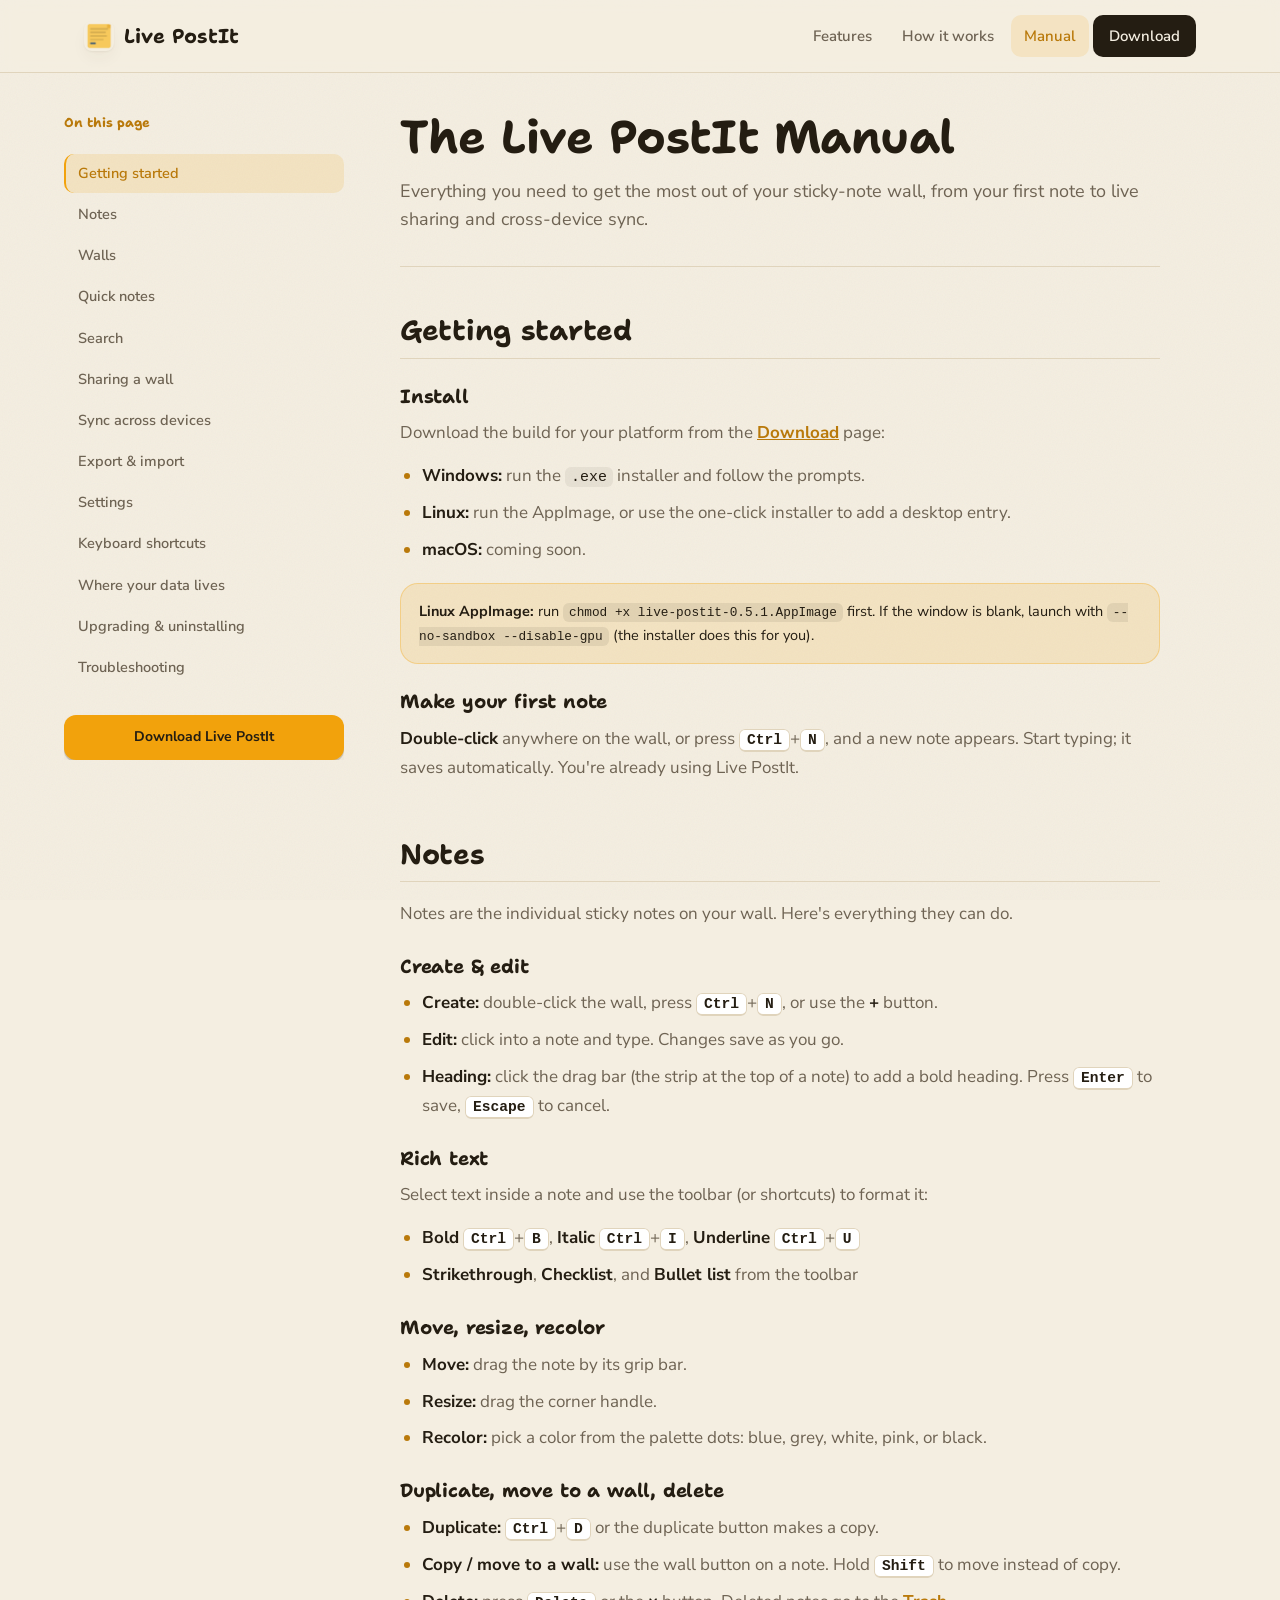
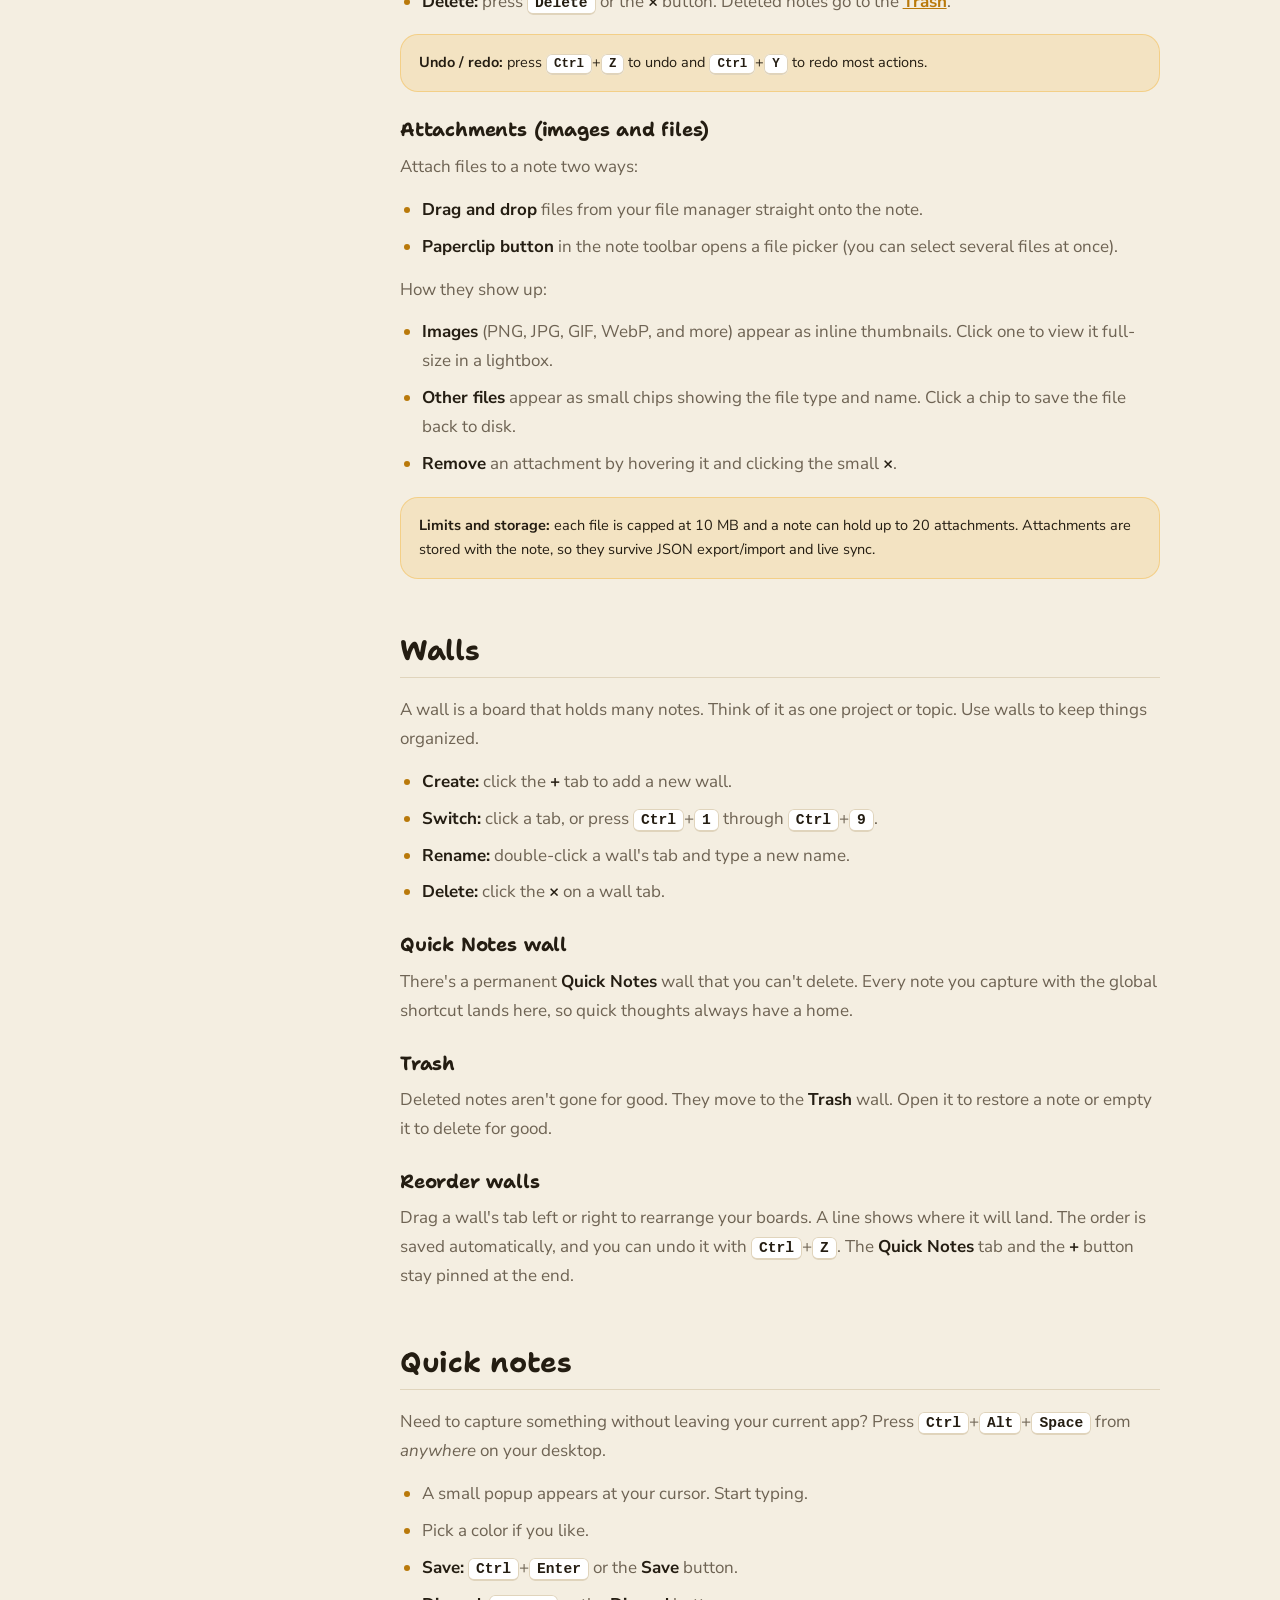
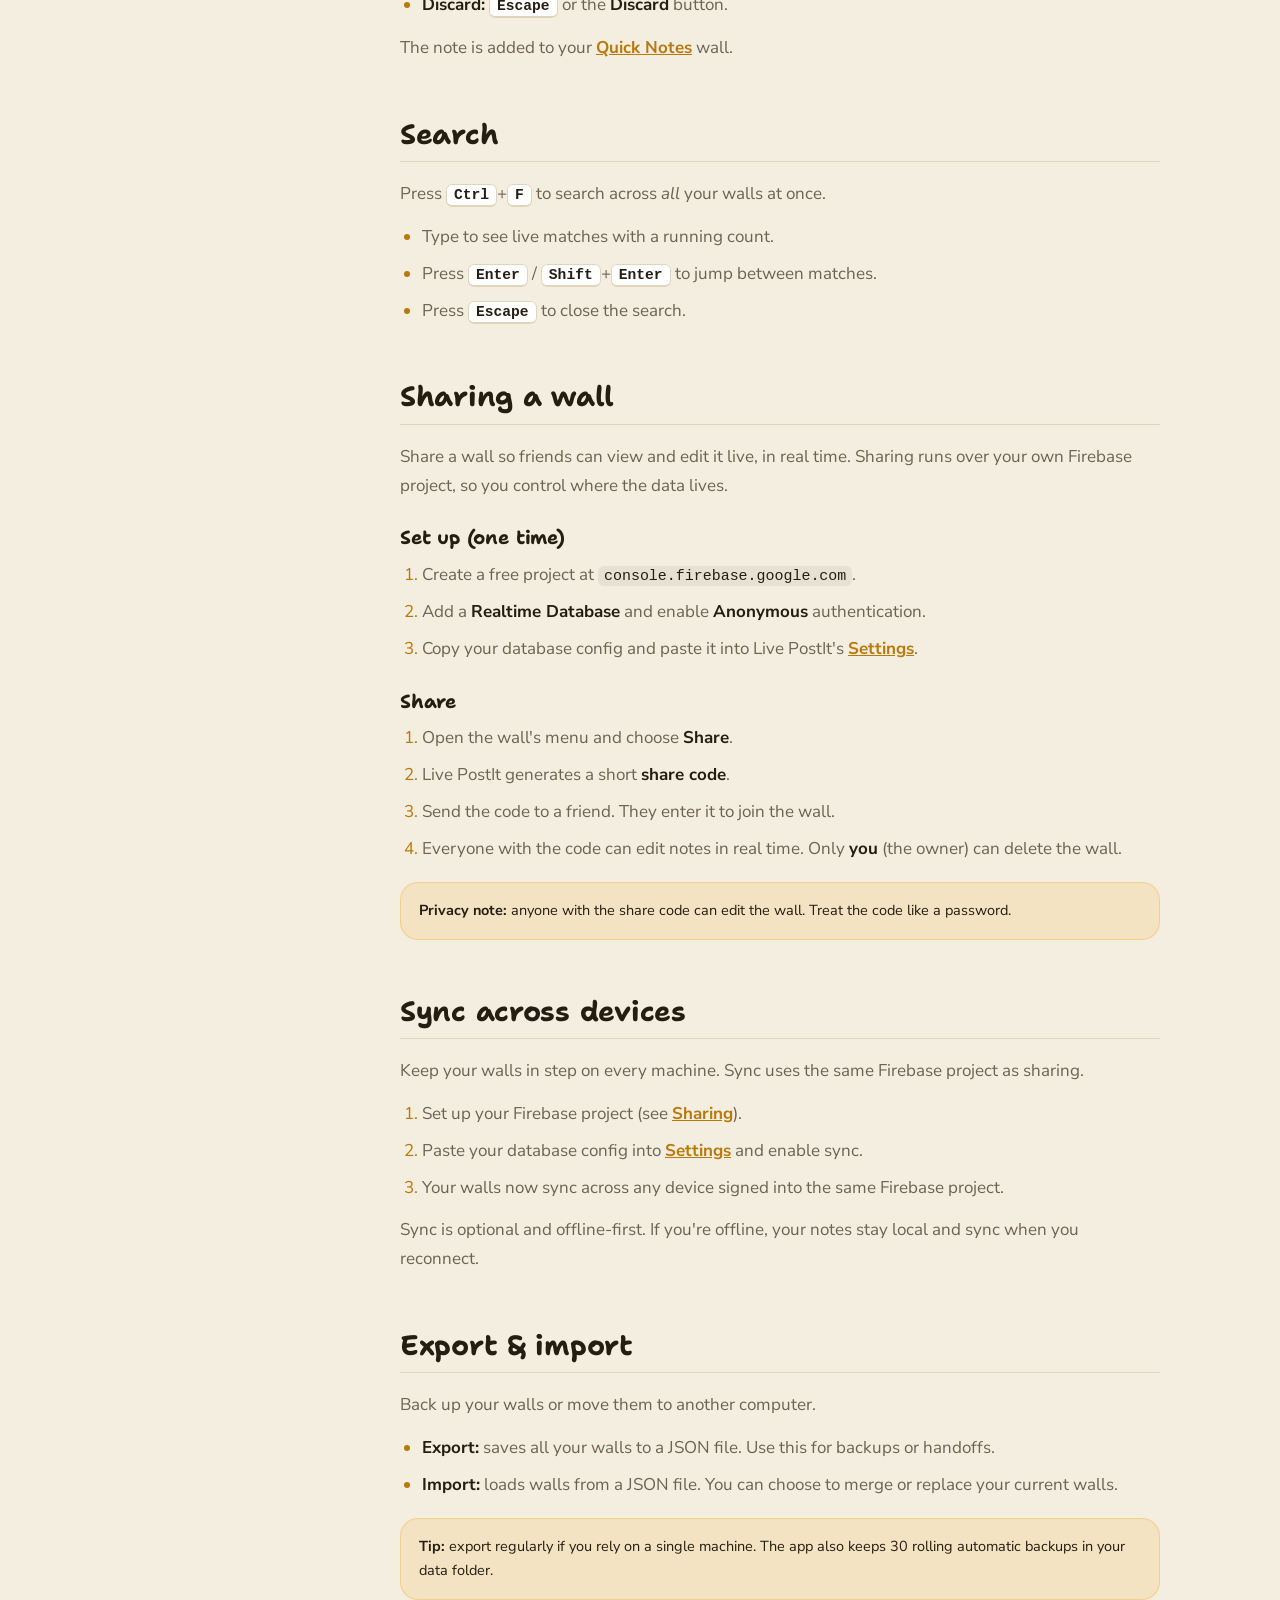
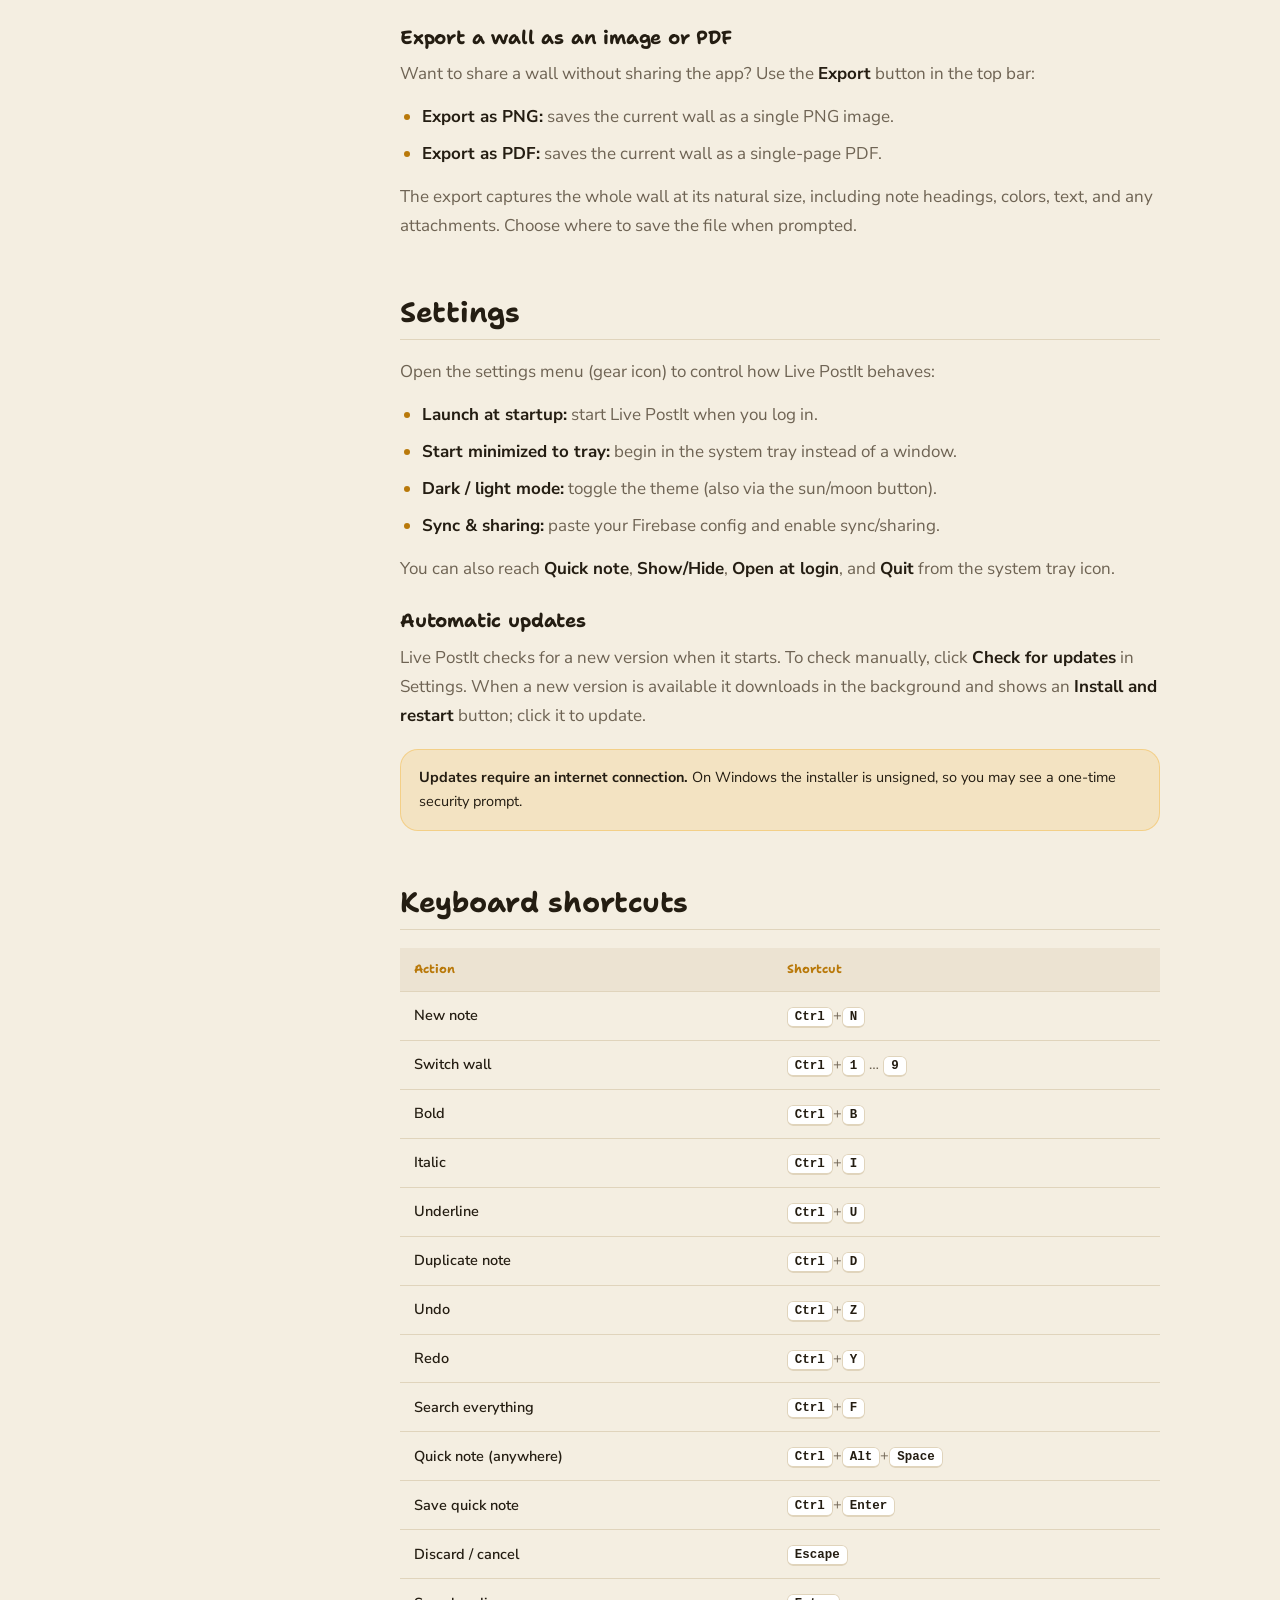
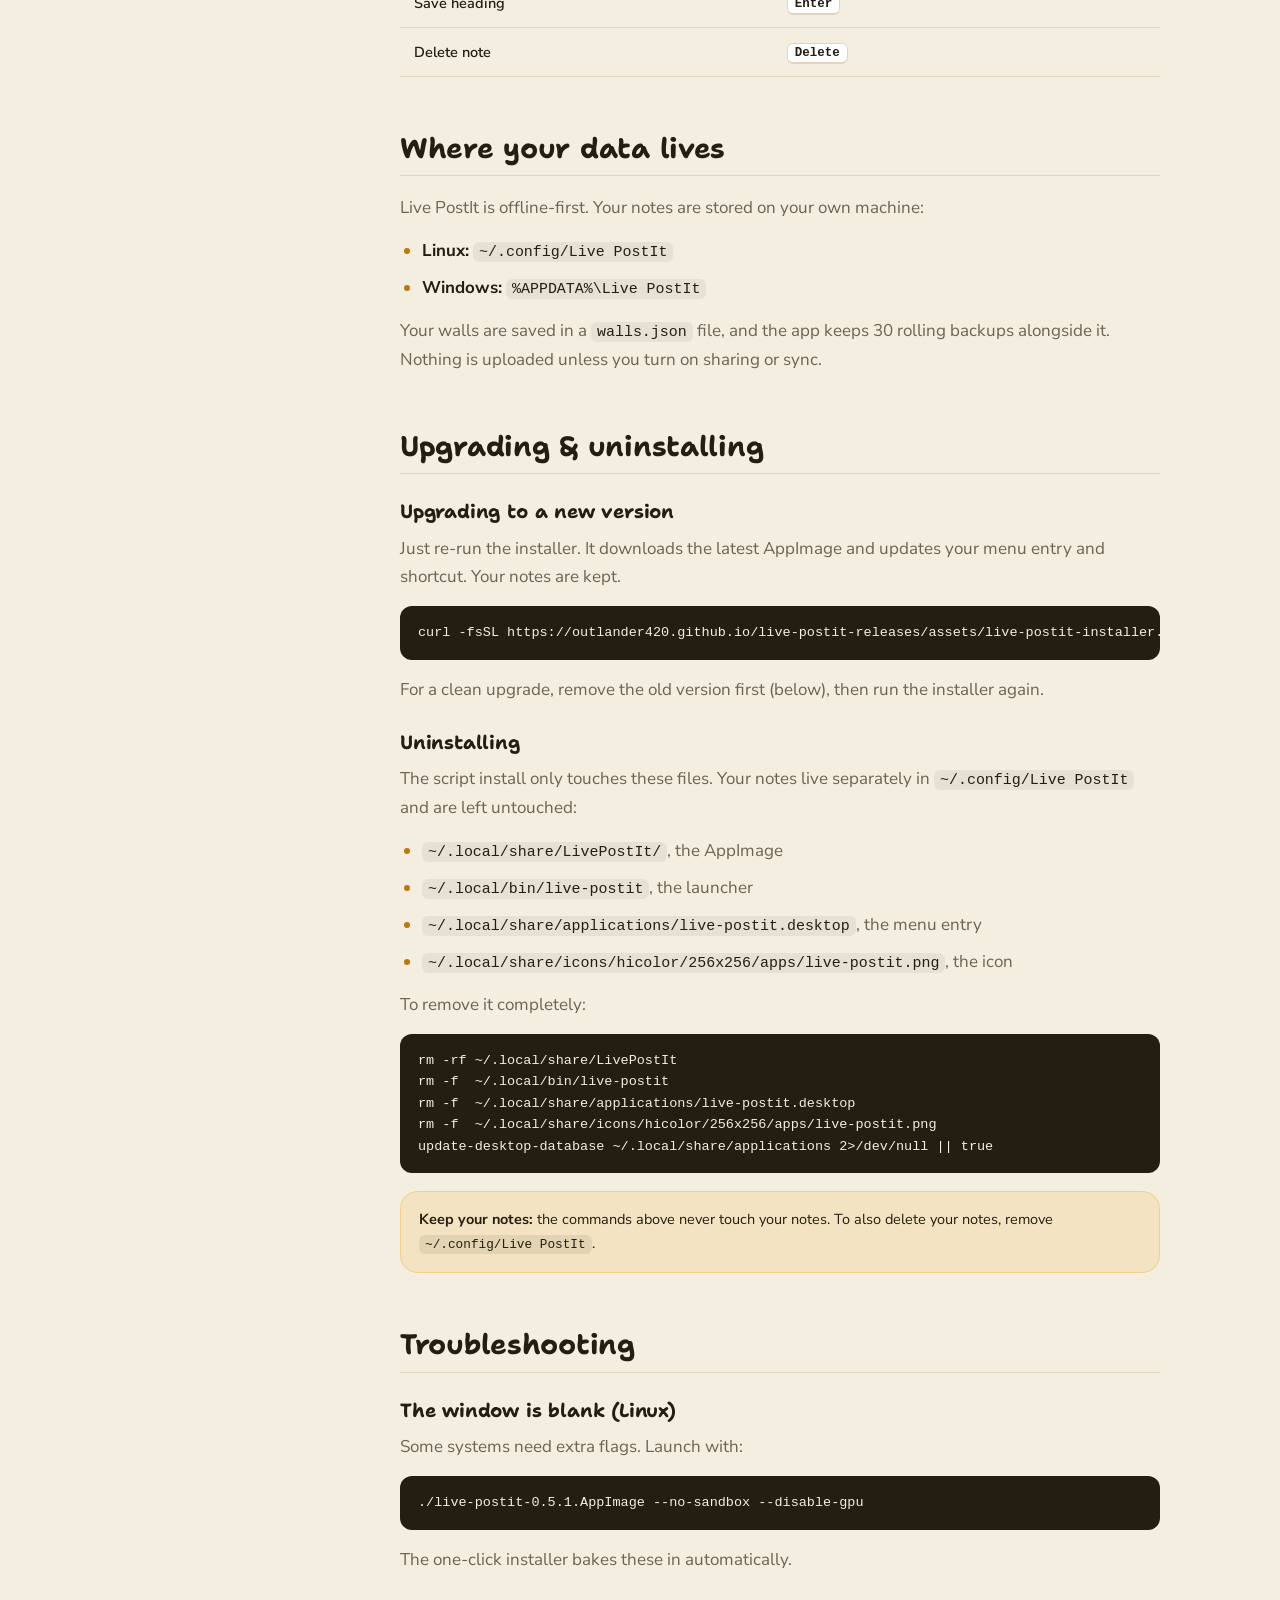
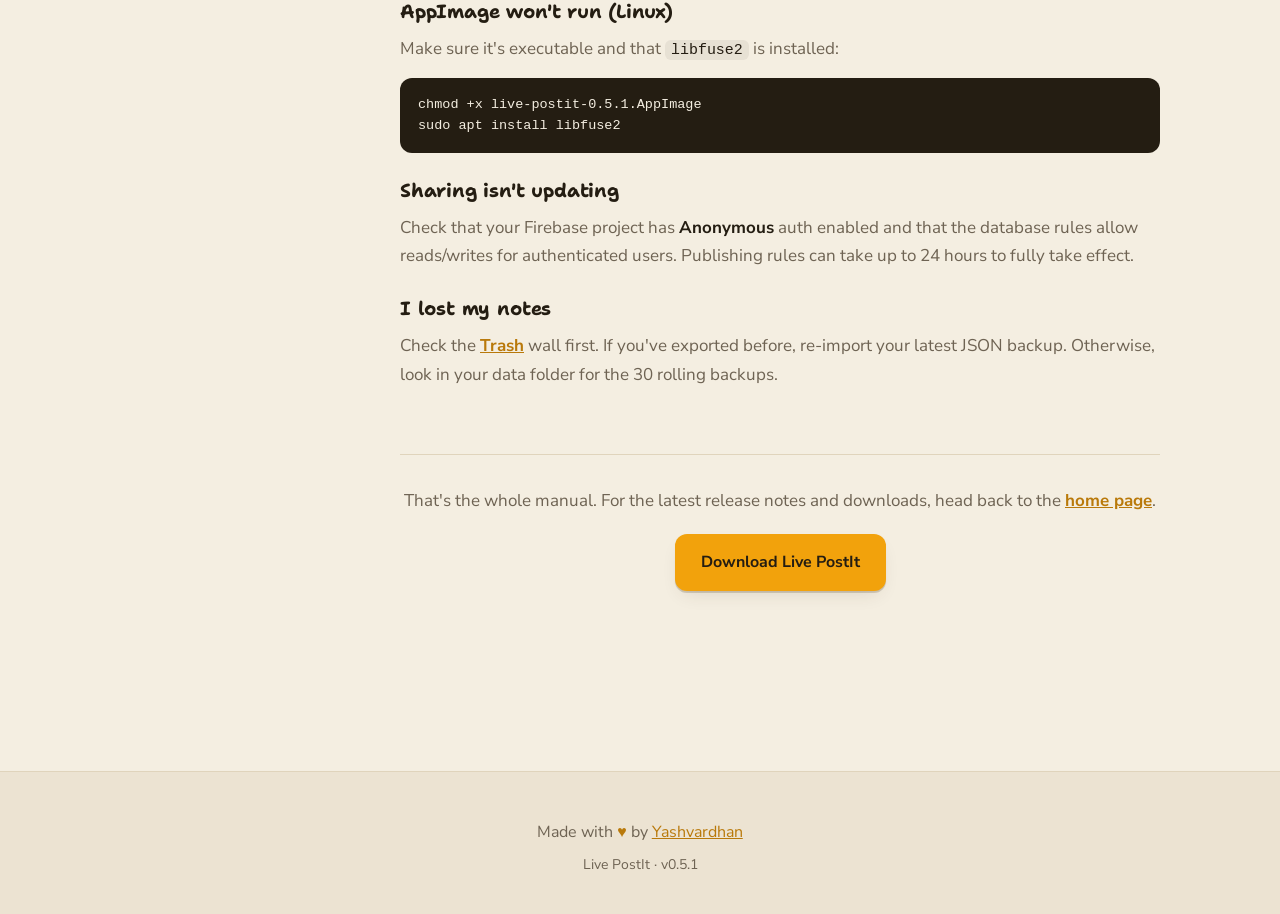
==== manual.html @ 7f40acb4 "v0.5.1: fix export menu showing on load - Add 0.5.1 binaries (AppImage, tar.gz, Windows Setup.exe) -" ====
<!DOCTYPE html>
<html lang="en">
  <head>
    <meta charset="UTF-8" />
    <script>document.documentElement.classList.add('js');</script>
    <meta name="viewport" content="width=device-width, initial-scale=1.0" />
    <title>Manual: Live PostIt</title>
    <meta name="description" content="The complete Live PostIt manual: notes, walls, quick notes, sharing, sync, shortcuts, data locations, and troubleshooting." />
    <link rel="icon" type="image/png" href="assets/icon.png" />
    <link rel="preconnect" href="https://fonts.googleapis.com" />
    <link rel="preconnect" href="https://fonts.gstatic.com" crossorigin />
    <link href="https://fonts.googleapis.com/css2?family=Shantell+Sans:wght@500;600;700;800&family=Nunito+Sans:opsz,wght@6..12,400;6..12,600;6..12,700;6..12,800&display=swap" rel="stylesheet" />
    <link rel="stylesheet" href="styles.css?v=20260927" />
    <link rel="stylesheet" href="manual.css?v=20260927" />
  </head>
  <body>

    <header class="nav">
      <div class="nav-inner">
        <a href="index.html" class="brand">
          <img src="assets/icon.png" alt="Live PostIt icon" class="brand-logo" />
          <span>Live PostIt</span>
        </a>
        <nav class="nav-links" aria-label="Primary">
          <a href="index.html#features">Features</a>
          <a href="index.html#how">How it works</a>
          <a href="manual.html" class="active">Manual</a>
          <a href="index.html#download" class="nav-cta">Download</a>
        </nav>
      </div>
    </header>

    <div class="manual">
      <aside class="manual-sidebar">
        <div class="manual-sidebar-inner">
          <p class="manual-sidebar-title">On this page</p>
          <nav class="manual-toc" aria-label="Manual contents">
            <a href="#start">Getting started</a>
            <a href="#notes">Notes</a>
            <a href="#walls">Walls</a>
            <a href="#quick">Quick notes</a>
            <a href="#search">Search</a>
            <a href="#sharing">Sharing a wall</a>
            <a href="#sync">Sync across devices</a>
            <a href="#export">Export &amp; import</a>
            <a href="#settings">Settings</a>
            <a href="#shortcuts">Keyboard shortcuts</a>
            <a href="#data">Where your data lives</a>
            <a href="#upgrade">Upgrading &amp; uninstalling</a>
            <a href="#troubleshooting">Troubleshooting</a>
          </nav>
          <a href="index.html#download" class="manual-download">Download Live PostIt</a>
        </div>
      </aside>

      <main class="manual-content">
        <div class="manual-hero">
          <h1>The Live PostIt Manual</h1>
          <p>Everything you need to get the most out of your sticky-note wall, from your first note to live sharing and cross-device sync.</p>
        </div>

        <section id="start" class="manual-section">
          <h2>Getting started</h2>
          <h3>Install</h3>
          <p>Download the build for your platform from the <a href="index.html#download">Download</a> page:</p>
          <ul>
            <li><strong>Windows:</strong> run the <code>.exe</code> installer and follow the prompts.</li>
            <li><strong>Linux:</strong> run the AppImage, or use the one-click installer to add a desktop entry.</li>
            <li><strong>macOS:</strong> coming soon.</li>
          </ul>
          <div class="callout">
            <strong>Linux AppImage:</strong> run <code>chmod +x live-postit-0.5.1.AppImage</code> first. If the window is blank, launch with <code>--no-sandbox --disable-gpu</code> (the installer does this for you).
          </div>

          <h3>Make your first note</h3>
          <p><strong>Double-click</strong> anywhere on the wall, or press <kbd>Ctrl</kbd>+<kbd>N</kbd>, and a new note appears. Start typing; it saves automatically. You're already using Live PostIt.</p>
        </section>

        <section id="notes" class="manual-section">
          <h2>Notes</h2>
          <p>Notes are the individual sticky notes on your wall. Here's everything they can do.</p>

          <h3>Create &amp; edit</h3>
          <ul>
            <li><strong>Create:</strong> double-click the wall, press <kbd>Ctrl</kbd>+<kbd>N</kbd>, or use the <strong>+</strong> button.</li>
            <li><strong>Edit:</strong> click into a note and type. Changes save as you go.</li>
            <li><strong>Heading:</strong> click the drag bar (the strip at the top of a note) to add a bold heading. Press <kbd>Enter</kbd> to save, <kbd>Escape</kbd> to cancel.</li>
          </ul>

          <h3>Rich text</h3>
          <p>Select text inside a note and use the toolbar (or shortcuts) to format it:</p>
          <ul>
            <li><strong>Bold</strong> <kbd>Ctrl</kbd>+<kbd>B</kbd>, <strong>Italic</strong> <kbd>Ctrl</kbd>+<kbd>I</kbd>, <strong>Underline</strong> <kbd>Ctrl</kbd>+<kbd>U</kbd></li>
            <li><strong>Strikethrough</strong>, <strong>Checklist</strong>, and <strong>Bullet list</strong> from the toolbar</li>
          </ul>

          <h3>Move, resize, recolor</h3>
          <ul>
            <li><strong>Move:</strong> drag the note by its grip bar.</li>
            <li><strong>Resize:</strong> drag the corner handle.</li>
            <li><strong>Recolor:</strong> pick a color from the palette dots: blue, grey, white, pink, or black.</li>
          </ul>

          <h3>Duplicate, move to a wall, delete</h3>
          <ul>
            <li><strong>Duplicate:</strong> <kbd>Ctrl</kbd>+<kbd>D</kbd> or the duplicate button makes a copy.</li>
            <li><strong>Copy / move to a wall:</strong> use the wall button on a note. Hold <kbd>Shift</kbd> to move instead of copy.</li>
            <li><strong>Delete:</strong> press <kbd>Delete</kbd> or the <strong>×</strong> button. Deleted notes go to the <a href="#walls">Trash</a>.</li>
          </ul>
          <div class="callout">
            <strong>Undo / redo:</strong> press <kbd>Ctrl</kbd>+<kbd>Z</kbd> to undo and <kbd>Ctrl</kbd>+<kbd>Y</kbd> to redo most actions.
          </div>

          <h3>Attachments (images and files)</h3>
          <p>Attach files to a note two ways:</p>
          <ul>
            <li><strong>Drag and drop</strong> files from your file manager straight onto the note.</li>
            <li><strong>Paperclip button</strong> in the note toolbar opens a file picker (you can select several files at once).</li>
          </ul>
          <p>How they show up:</p>
          <ul>
            <li><strong>Images</strong> (PNG, JPG, GIF, WebP, and more) appear as inline thumbnails. Click one to view it full-size in a lightbox.</li>
            <li><strong>Other files</strong> appear as small chips showing the file type and name. Click a chip to save the file back to disk.</li>
            <li><strong>Remove</strong> an attachment by hovering it and clicking the small <strong>×</strong>.</li>
          </ul>
          <div class="callout">
            <strong>Limits and storage:</strong> each file is capped at 10 MB and a note can hold up to 20 attachments. Attachments are stored with the note, so they survive JSON export/import and live sync.
          </div>
        </section>

        <section id="walls" class="manual-section">
          <h2>Walls</h2>
          <p>A wall is a board that holds many notes. Think of it as one project or topic. Use walls to keep things organized.</p>
          <ul>
            <li><strong>Create:</strong> click the <strong>+</strong> tab to add a new wall.</li>
            <li><strong>Switch:</strong> click a tab, or press <kbd>Ctrl</kbd>+<kbd>1</kbd> through <kbd>Ctrl</kbd>+<kbd>9</kbd>.</li>
            <li><strong>Rename:</strong> double-click a wall's tab and type a new name.</li>
            <li><strong>Delete:</strong> click the <strong>×</strong> on a wall tab.</li>
          </ul>

          <h3>Quick Notes wall</h3>
          <p>There's a permanent <strong>Quick Notes</strong> wall that you can't delete. Every note you capture with the global shortcut lands here, so quick thoughts always have a home.</p>

          <h3>Trash</h3>
          <p>Deleted notes aren't gone for good. They move to the <strong>Trash</strong> wall. Open it to restore a note or empty it to delete for good.</p>

          <h3>Reorder walls</h3>
          <p>Drag a wall's tab left or right to rearrange your boards. A line shows where it will land. The order is saved automatically, and you can undo it with <kbd>Ctrl</kbd>+<kbd>Z</kbd>. The <strong>Quick Notes</strong> tab and the <strong>+</strong> button stay pinned at the end.</p>
        </section>

        <section id="quick" class="manual-section">
          <h2>Quick notes</h2>
          <p>Need to capture something without leaving your current app? Press <kbd>Ctrl</kbd>+<kbd>Alt</kbd>+<kbd>Space</kbd> from <em>anywhere</em> on your desktop.</p>
          <ul>
            <li>A small popup appears at your cursor. Start typing.</li>
            <li>Pick a color if you like.</li>
            <li><strong>Save:</strong> <kbd>Ctrl</kbd>+<kbd>Enter</kbd> or the <strong>Save</strong> button.</li>
            <li><strong>Discard:</strong> <kbd>Escape</kbd> or the <strong>Discard</strong> button.</li>
          </ul>
          <p>The note is added to your <a href="#walls">Quick Notes</a> wall.</p>
        </section>

        <section id="search" class="manual-section">
          <h2>Search</h2>
          <p>Press <kbd>Ctrl</kbd>+<kbd>F</kbd> to search across <em>all</em> your walls at once.</p>
          <ul>
            <li>Type to see live matches with a running count.</li>
            <li>Press <kbd>Enter</kbd> / <kbd>Shift</kbd>+<kbd>Enter</kbd> to jump between matches.</li>
            <li>Press <kbd>Escape</kbd> to close the search.</li>
          </ul>
        </section>

        <section id="sharing" class="manual-section">
          <h2>Sharing a wall</h2>
          <p>Share a wall so friends can view and edit it live, in real time. Sharing runs over your own Firebase project, so you control where the data lives.</p>

          <h3>Set up (one time)</h3>
          <ol>
            <li>Create a free project at <code>console.firebase.google.com</code>.</li>
            <li>Add a <strong>Realtime Database</strong> and enable <strong>Anonymous</strong> authentication.</li>
            <li>Copy your database config and paste it into Live PostIt's <a href="#settings">Settings</a>.</li>
          </ol>

          <h3>Share</h3>
          <ol>
            <li>Open the wall's menu and choose <strong>Share</strong>.</li>
            <li>Live PostIt generates a short <strong>share code</strong>.</li>
            <li>Send the code to a friend. They enter it to join the wall.</li>
            <li>Everyone with the code can edit notes in real time. Only <strong>you</strong> (the owner) can delete the wall.</li>
          </ol>
          <div class="callout">
            <strong>Privacy note:</strong> anyone with the share code can edit the wall. Treat the code like a password.
          </div>
        </section>

        <section id="sync" class="manual-section">
          <h2>Sync across devices</h2>
          <p>Keep your walls in step on every machine. Sync uses the same Firebase project as sharing.</p>
          <ol>
            <li>Set up your Firebase project (see <a href="#sharing">Sharing</a>).</li>
            <li>Paste your database config into <a href="#settings">Settings</a> and enable sync.</li>
            <li>Your walls now sync across any device signed into the same Firebase project.</li>
          </ol>
          <p>Sync is optional and offline-first. If you're offline, your notes stay local and sync when you reconnect.</p>
        </section>

        <section id="export" class="manual-section">
          <h2>Export &amp; import</h2>
          <p>Back up your walls or move them to another computer.</p>
          <ul>
            <li><strong>Export:</strong> saves all your walls to a JSON file. Use this for backups or handoffs.</li>
            <li><strong>Import:</strong> loads walls from a JSON file. You can choose to merge or replace your current walls.</li>
          </ul>
          <div class="callout">
            <strong>Tip:</strong> export regularly if you rely on a single machine. The app also keeps 30 rolling automatic backups in your data folder.
          </div>

          <h3>Export a wall as an image or PDF</h3>
          <p>Want to share a wall without sharing the app? Use the <strong>Export</strong> button in the top bar:</p>
          <ul>
            <li><strong>Export as PNG:</strong> saves the current wall as a single PNG image.</li>
            <li><strong>Export as PDF:</strong> saves the current wall as a single-page PDF.</li>
          </ul>
          <p>The export captures the whole wall at its natural size, including note headings, colors, text, and any attachments. Choose where to save the file when prompted.</p>
        </section>

        <section id="settings" class="manual-section">
          <h2>Settings</h2>
          <p>Open the settings menu (gear icon) to control how Live PostIt behaves:</p>
          <ul>
            <li><strong>Launch at startup:</strong> start Live PostIt when you log in.</li>
            <li><strong>Start minimized to tray:</strong> begin in the system tray instead of a window.</li>
            <li><strong>Dark / light mode:</strong> toggle the theme (also via the sun/moon button).</li>
            <li><strong>Sync &amp; sharing:</strong> paste your Firebase config and enable sync/sharing.</li>
          </ul>
          <p>You can also reach <strong>Quick note</strong>, <strong>Show/Hide</strong>, <strong>Open at login</strong>, and <strong>Quit</strong> from the system tray icon.</p>

          <h3>Automatic updates</h3>
          <p>Live PostIt checks for a new version when it starts. To check manually, click <strong>Check for updates</strong> in Settings. When a new version is available it downloads in the background and shows an <strong>Install and restart</strong> button; click it to update.</p>
          <div class="callout">
            <strong>Updates require an internet connection.</strong> On Windows the installer is unsigned, so you may see a one-time security prompt.
          </div>
        </section>

        <section id="shortcuts" class="manual-section">
          <h2>Keyboard shortcuts</h2>
          <table class="kbd-table">
            <thead>
              <tr><th>Action</th><th>Shortcut</th></tr>
            </thead>
            <tbody>
              <tr><td>New note</td><td><kbd>Ctrl</kbd>+<kbd>N</kbd></td></tr>
              <tr><td>Switch wall</td><td><kbd>Ctrl</kbd>+<kbd>1</kbd> … <kbd>9</kbd></td></tr>
              <tr><td>Bold</td><td><kbd>Ctrl</kbd>+<kbd>B</kbd></td></tr>
              <tr><td>Italic</td><td><kbd>Ctrl</kbd>+<kbd>I</kbd></td></tr>
              <tr><td>Underline</td><td><kbd>Ctrl</kbd>+<kbd>U</kbd></td></tr>
              <tr><td>Duplicate note</td><td><kbd>Ctrl</kbd>+<kbd>D</kbd></td></tr>
              <tr><td>Undo</td><td><kbd>Ctrl</kbd>+<kbd>Z</kbd></td></tr>
              <tr><td>Redo</td><td><kbd>Ctrl</kbd>+<kbd>Y</kbd></td></tr>
              <tr><td>Search everything</td><td><kbd>Ctrl</kbd>+<kbd>F</kbd></td></tr>
              <tr><td>Quick note (anywhere)</td><td><kbd>Ctrl</kbd>+<kbd>Alt</kbd>+<kbd>Space</kbd></td></tr>
              <tr><td>Save quick note</td><td><kbd>Ctrl</kbd>+<kbd>Enter</kbd></td></tr>
              <tr><td>Discard / cancel</td><td><kbd>Escape</kbd></td></tr>
              <tr><td>Save heading</td><td><kbd>Enter</kbd></td></tr>
              <tr><td>Delete note</td><td><kbd>Delete</kbd></td></tr>
            </tbody>
          </table>
        </section>

        <section id="data" class="manual-section">
          <h2>Where your data lives</h2>
          <p>Live PostIt is offline-first. Your notes are stored on your own machine:</p>
          <ul>
            <li><strong>Linux:</strong> <code>~/.config/Live PostIt</code></li>
            <li><strong>Windows:</strong> <code>%APPDATA%\Live PostIt</code></li>
          </ul>
          <p>Your walls are saved in a <code>walls.json</code> file, and the app keeps 30 rolling backups alongside it. Nothing is uploaded unless you turn on sharing or sync.</p>
        </section>

        <section id="upgrade" class="manual-section">
          <h2>Upgrading &amp; uninstalling</h2>

          <h3>Upgrading to a new version</h3>
          <p>Just re-run the installer. It downloads the latest AppImage and updates your menu entry and shortcut. Your notes are kept.</p>
          <pre>curl -fsSL https://outlander420.github.io/live-postit-releases/assets/live-postit-installer.sh | bash</pre>
          <p>For a clean upgrade, remove the old version first (below), then run the installer again.</p>

          <h3>Uninstalling</h3>
          <p>The script install only touches these files. Your notes live separately in <code>~/.config/Live PostIt</code> and are left untouched:</p>
          <ul>
            <li><code>~/.local/share/LivePostIt/</code>, the AppImage</li>
            <li><code>~/.local/bin/live-postit</code>, the launcher</li>
            <li><code>~/.local/share/applications/live-postit.desktop</code>, the menu entry</li>
            <li><code>~/.local/share/icons/hicolor/256x256/apps/live-postit.png</code>, the icon</li>
          </ul>
          <p>To remove it completely:</p>
          <pre>rm -rf ~/.local/share/LivePostIt
rm -f  ~/.local/bin/live-postit
rm -f  ~/.local/share/applications/live-postit.desktop
rm -f  ~/.local/share/icons/hicolor/256x256/apps/live-postit.png
update-desktop-database ~/.local/share/applications 2>/dev/null || true</pre>
          <div class="callout">
            <strong>Keep your notes:</strong> the commands above never touch your notes. To also delete your notes, remove <code>~/.config/Live PostIt</code>.
          </div>
        </section>

        <section id="troubleshooting" class="manual-section">
          <h2>Troubleshooting</h2>
          <h3>The window is blank (Linux)</h3>
          <p>Some systems need extra flags. Launch with:</p>
          <pre>./live-postit-0.5.1.AppImage --no-sandbox --disable-gpu</pre>
          <p>The one-click installer bakes these in automatically.</p>

          <h3>AppImage won't run (Linux)</h3>
          <p>Make sure it's executable and that <code>libfuse2</code> is installed:</p>
          <pre>chmod +x live-postit-0.5.1.AppImage
sudo apt install libfuse2</pre>

          <h3>Sharing isn't updating</h3>
          <p>Check that your Firebase project has <strong>Anonymous</strong> auth enabled and that the database rules allow reads/writes for authenticated users. Publishing rules can take up to 24 hours to fully take effect.</p>

          <h3>I lost my notes</h3>
          <p>Check the <a href="#walls">Trash</a> wall first. If you've exported before, re-import your latest JSON backup. Otherwise, look in your data folder for the 30 rolling backups.</p>
        </section>

        <div class="manual-footer">
          <p>That's the whole manual. For the latest release notes and downloads, head back to the <a href="index.html">home page</a>.</p>
          <a href="index.html#download" class="btn primary">Download Live PostIt</a>
        </div>
      </main>
    </div>

    <footer>
      <div class="footer-inner">
        <p class="credit">
          Made with <span class="heart">&hearts;</span> by
          <a href="https://github.com/outlander420" target="_blank" rel="noopener">Yashvardhan</a>
        </p>
        <p>Live PostIt &middot; v0.5.1</p>
      </div>
    </footer>

    <script src="site.js"></script>
  </body>
</html>
<!-- Updated 2026-09-26T00:00:00Z -->
---- styles.css ----
/* ============================================================
   Live PostIt "The Wall" design system
   Warm paper, hand-drawn display type, tactile clay depth.
   See DESIGN.md for the reasoning behind every token.
   ============================================================ */

:root {
  /* Palette */
  --paper: #f4eee1;
  --paper-2: #ece3d2;
  --ink: #241d12;
  --ink-soft: #6e6353;
  --line: #e0d4bc;
  --surface: #ffffff;
  --accent: #f2a20c;
  --accent-deep: #b9790a;
  --note-sun: #ffd64d;
  --note-rose: #ff9fb6;
  --note-sky: #7ec8f2;
  --note-mint: #8fe0b4;

  /* Type */
  --font-display: "Shantell Sans", -apple-system, BlinkMacSystemFont, "Segoe UI", sans-serif;
  --font-body: "Nunito Sans", -apple-system, BlinkMacSystemFont, "Segoe UI", Roboto, sans-serif;

  /* Radius (varied, as a hierarchy tool) */
  --r-note: 10px;
  --r-card: 18px;
  --r-btn: 12px;

  /* Warm, layered shadows (elevation markers) */
  --shadow-note: 0 1px 2px rgba(70, 52, 24, 0.1), 0 12px 26px -10px rgba(70, 52, 24, 0.28);
  --shadow-note-lg: 0 2px 4px rgba(70, 52, 24, 0.12), 0 22px 40px -12px rgba(70, 52, 24, 0.34);
  --shadow-card: 0 1px 2px rgba(70, 52, 24, 0.06), 0 8px 20px -8px rgba(70, 52, 24, 0.16);
  --shadow-card-lg: 0 2px 4px rgba(70, 52, 24, 0.08), 0 16px 34px -10px rgba(70, 52, 24, 0.24);

  /* Spacing scale */
  --s-1: 8px;
  --s-2: 16px;
  --s-3: 24px;
  --s-4: 40px;
  --s-5: 64px;
  --s-6: 100px;

  --nav-h: 72px;
}

* { box-sizing: border-box; }

html { scroll-behavior: smooth; }

body {
  margin: 0;
  font-family: var(--font-body);
  background: var(--paper);
  color: var(--ink);
  line-height: 1.6;
  overflow-x: hidden;
  -webkit-font-smoothing: antialiased;
  text-rendering: optimizeLegibility;
  font-size: 17px;
}

/* Subtle paper grain (serves the paper identity, R-07) */
body::before {
  content: "";
  position: fixed;
  inset: 0;
  z-index: 0;
  pointer-events: none;
  opacity: 0.05;
  background-image: url("data:image/svg+xml,%3Csvg xmlns='http://www.w3.org/2000/svg' width='140' height='140'%3E%3Cfilter id='n'%3E%3CfeTurbulence type='fractalNoise' baseFrequency='0.85' numOctaves='2' stitchTiles='stitch'/%3E%3C/filter%3E%3Crect width='100%25' height='100%25' filter='url(%23n)'/%3E%3C/svg%3E");
}

main, .nav, footer { position: relative; z-index: 1; }

/* Keep grid/flex children from forcing horizontal overflow on narrow screens */
.section, .section-inner, .manual, .manual-content, .manual-section,
.install-cols > div, .guide-step, .guide-card, .download-card,
.feature-note, .how-step, .shot-card, .roadmap-item, .faq-item,
.shortcuts-grid, .changelog-list {
  min-width: 0;
}
pre { max-width: 100%; }

h1, h2, h3 {
  font-family: var(--font-display);
  font-weight: 700;
  line-height: 1.08;
  margin: 0;
  letter-spacing: -0.01em;
}

p { margin: 0 0 1em; }
a { color: var(--accent-deep); }
img { max-width: 100%; height: auto; }

code, kbd {
  font-family: ui-monospace, SFMono-Regular, Menlo, Consolas, monospace;
  font-size: 0.86em;
}
code {
  background: rgba(36, 29, 18, 0.06);
  padding: 2px 6px;
  border-radius: 6px;
  overflow-wrap: break-word;
}
kbd {
  background: var(--surface);
  border: 1px solid var(--line);
  border-bottom-width: 2px;
  padding: 2px 7px;
  border-radius: 6px;
  color: var(--ink);
  font-weight: 600;
}

a:focus-visible,
button:focus-visible,
[tabindex]:focus-visible {
  outline: 3px solid var(--accent);
  outline-offset: 2px;
  border-radius: 6px;
}

html.js .reveal {
  opacity: 0;
  transform: translateY(22px);
  transition: opacity 0.7s cubic-bezier(0.16, 1, 0.3, 1),
    transform 0.7s cubic-bezier(0.16, 1, 0.3, 1);
}
html.js .reveal.is-visible { opacity: 1; transform: none; }

/* Notes that also reveal keep their rotation and hover lift */
html.js .note.reveal { transform: rotate(var(--rot, 0deg)); }
html.js .note.reveal.is-visible { transform: rotate(var(--rot, 0deg)); }
html.js .note.reveal.is-visible:hover { transform: rotate(0deg) translateY(-7px); }

@media (prefers-reduced-motion: reduce) {
  html { scroll-behavior: auto; }
  html.js .reveal { opacity: 1; transform: none; transition: none; }
  * { animation-duration: 0.001ms !important; transition-duration: 0.001ms !important; }
}

/* Nav */
.nav {
  position: sticky;
  top: 0;
  z-index: 50;
  background: rgba(244, 238, 225, 0.86);
  backdrop-filter: saturate(1.2) blur(8px);
  border-bottom: 1px solid var(--line);
}
.nav-inner {
  max-width: 1160px;
  margin: 0 auto;
  height: var(--nav-h);
  padding: 0 24px;
  display: flex;
  align-items: center;
  justify-content: space-between;
  gap: 24px;
}
.brand {
  display: inline-flex;
  align-items: center;
  gap: 10px;
  text-decoration: none;
  color: var(--ink);
  font-family: var(--font-display);
  font-weight: 700;
  font-size: 20px;
}
.brand-logo {
  width: 30px;
  height: 30px;
  border-radius: 8px;
  box-shadow: var(--shadow-card);
}
.nav-links { display: flex; align-items: center; gap: 4px; }
.nav-links a {
  color: var(--ink-soft);
  text-decoration: none;
  font-size: 15px;
  font-weight: 600;
  padding: 9px 13px;
  border-radius: 10px;
  transition: color 0.2s, background 0.2s;
}
.nav-links a:hover { color: var(--ink); background: rgba(36, 29, 18, 0.05); }
.nav-links a.active { color: var(--accent-deep); background: rgba(242, 162, 12, 0.14); }
.nav-cta { background: var(--ink); color: var(--paper) !important; padding: 9px 16px !important; }
.nav-cta:hover { background: #3a2f1e !important; }

/* Buttons */
.btn {
  display: inline-flex;
  align-items: center;
  justify-content: center;
  gap: 8px;
  font-family: var(--font-body);
  font-weight: 700;
  font-size: 16px;
  padding: 14px 24px;
  border-radius: var(--r-btn);
  text-decoration: none;
  border: 2px solid transparent;
  cursor: pointer;
  transition: transform 0.15s ease, box-shadow 0.2s ease, background 0.2s ease, color 0.2s ease;
}
.btn:active { transform: scale(0.97); }
.btn.primary {
  background: var(--accent);
  color: var(--ink);
  box-shadow: 0 2px 0 rgba(70, 52, 24, 0.18), var(--shadow-card);
}
.btn.primary:hover {
  background: #ffb426;
  box-shadow: 0 3px 0 rgba(70, 52, 24, 0.18), var(--shadow-card-lg);
  transform: translateY(-2px);
}
.btn.ghost { background: transparent; color: var(--ink); border-color: var(--ink); }
.btn.ghost:hover { background: var(--ink); color: var(--paper); }

/* Sticky note (signature component) */
.note {
  position: relative;
  background: var(--note-sun);
  border-radius: var(--r-note);
  padding: 22px 20px;
  box-shadow: var(--shadow-note);
  transform: rotate(var(--rot, 0deg));
  transition: transform 0.35s cubic-bezier(0.16, 1, 0.3, 1), box-shadow 0.35s ease;
}
.note::before {
  content: "";
  position: absolute;
  top: -11px;
  left: 50%;
  width: 74px;
  height: 24px;
  transform: translateX(-50%) rotate(var(--tape-rot, -3deg));
  background: rgba(255, 255, 255, 0.55);
  border: 1px solid rgba(255, 255, 255, 0.4);
  box-shadow: 0 1px 2px rgba(70, 52, 24, 0.12);
  border-radius: 2px;
}
.note:hover {
  transform: rotate(0deg) translateY(-7px);
  box-shadow: var(--shadow-note-lg);
  z-index: 3;
}
.note.sun { background: var(--note-sun); }
.note.rose { background: var(--note-rose); }
.note.sky { background: var(--note-sky); }
.note.mint { background: var(--note-mint); }
.note .note-text {
  font-family: var(--font-display);
  font-weight: 600;
  font-size: 19px;
  line-height: 1.3;
  color: var(--ink);
}
.note .note-tag {
  display: inline-block;
  margin-top: 12px;
  font-family: var(--font-body);
  font-size: 12px;
  font-weight: 700;
  letter-spacing: 0.02em;
  color: rgba(36, 29, 18, 0.6);
}

/* Hero */
.hero {
  max-width: 1160px;
  margin: 0 auto;
  padding: 72px 24px 40px;
  display: grid;
  grid-template-columns: 1.05fr 0.95fr;
  gap: 48px;
  align-items: center;
}
@keyframes heroIn {
  from { opacity: 0; transform: translateY(20px); }
  to { opacity: 1; transform: none; }
}
.hero-copy > * { animation: heroIn 0.8s cubic-bezier(0.16, 1, 0.3, 1) both; }
.hero-copy > *:nth-child(2) { animation-delay: 0.08s; }
.hero-copy > *:nth-child(3) { animation-delay: 0.16s; }
.hero-copy > *:nth-child(4) { animation-delay: 0.24s; }
@media (prefers-reduced-motion: reduce) { .hero-copy > * { animation: none; } }

.hero h1 {
  font-size: clamp(40px, 6vw, 66px);
  font-weight: 700;
  margin-bottom: 22px;
}
.hero .word-alive {
  color: var(--accent-deep);
  position: relative;
  white-space: nowrap;
}
.hero .word-alive::after {
  content: "";
  position: absolute;
  left: 0;
  right: 0;
  bottom: -6px;
  height: 10px;
  background: url("data:image/svg+xml,%3Csvg xmlns='http://www.w3.org/2000/svg' width='120' height='12' viewBox='0 0 120 12' preserveAspectRatio='none'%3E%3Cpath d='M2 8 C 30 2, 60 11, 90 5 S 118 6, 118 6' fill='none' stroke='%23f2a20c' stroke-width='4' stroke-linecap='round'/%3E%3C/svg%3E") no-repeat;
  background-size: 100% 100%;
}
.hero .tagline {
  font-size: 19px;
  color: var(--ink-soft);
  max-width: 460px;
  margin-bottom: 30px;
}
.hero-actions { display: flex; gap: 14px; flex-wrap: wrap; margin-bottom: 22px; }
.hero-meta {
  display: flex;
  gap: 10px;
  flex-wrap: wrap;
  align-items: center;
  color: var(--ink-soft);
  font-size: 14px;
  font-weight: 600;
}
.hero-meta .dot { opacity: 0.5; }

/* Hero wall */
.hero-wall {
  position: relative;
  display: grid;
  grid-template-columns: 1fr 1fr;
  gap: 22px 18px;
  max-width: 460px;
  justify-self: center;
  width: 100%;
  padding: 10px;
}
.hero-wall .note { margin: 0; }
.hero-wall .note:nth-child(1) { --rot: -4deg; --tape-rot: -4deg; }
.hero-wall .note:nth-child(2) { --rot: 3deg; --tape-rot: 3deg; margin-top: 26px; }
.hero-wall .note:nth-child(3) { --rot: 2deg; --tape-rot: -2deg; margin-top: -14px; }
.hero-wall .note:nth-child(4) { --rot: -3deg; --tape-rot: 4deg; margin-top: 10px; }
.hero-wall .note:nth-child(5) {
  --rot: 4deg;
  --tape-rot: -3deg;
  grid-column: 1 / -1;
  max-width: 240px;
  justify-self: center;
  margin-top: 6px;
}

/* App preview */
.app-preview {
  max-width: 1000px;
  margin: 24px auto 0;
  padding: 0 24px 20px;
}
.app-window {
  background: var(--surface);
  border: 1px solid var(--line);
  border-radius: var(--r-card);
  overflow: hidden;
  box-shadow: var(--shadow-card-lg);
}
.app-titlebar {
  display: flex;
  align-items: center;
  gap: 14px;
  padding: 12px 16px;
  background: var(--paper-2);
  border-bottom: 1px solid var(--line);
}
.app-dots { display: flex; gap: 7px; }
.app-dots .dot { width: 12px; height: 12px; border-radius: 50%; }
.app-dots .dot.red { background: #ff5f57; }
.app-dots .dot.yellow { background: #febc2e; }
.app-dots .dot.green { background: #28c840; }
.app-title { font-size: 13px; font-weight: 700; color: var(--ink-soft); }
.app-screenshot { display: block; width: 100%; }

/* Section scaffolding */
.section {
  max-width: 1160px;
  margin: 0 auto;
  padding: var(--s-6) 24px;
}
.section.alt {
  max-width: none;
  background: var(--paper-2);
  border-top: 1px solid var(--line);
  border-bottom: 1px solid var(--line);
}
.section.alt .section-inner {
  max-width: 1160px;
  margin: 0 auto;
  padding: var(--s-6) 24px;
}
.section-head { max-width: 640px; margin-bottom: var(--s-5); }
.section-head.center { margin-left: auto; margin-right: auto; text-align: center; }
.section-head .eyebrow {
  font-family: var(--font-display);
  font-weight: 700;
  font-size: 15px;
  color: var(--accent-deep);
  margin-bottom: 10px;
  display: block;
}
.section-head h2 { font-size: clamp(30px, 4.4vw, 44px); margin-bottom: 14px; }
.section-head p { font-size: 18px; color: var(--ink-soft); margin: 0; }

/* Features (note mosaic) */
.features-mosaic {
  display: grid;
  grid-template-columns: repeat(6, 1fr);
  gap: 22px;
}
.feature-note { grid-column: span 2; margin: 0; }
.feature-note.wide { grid-column: span 3; }
.feature-note .fn-icon {
  width: 46px;
  height: 46px;
  border-radius: 12px;
  background: rgba(255, 255, 255, 0.55);
  display: flex;
  align-items: center;
  justify-content: center;
  margin-bottom: 16px;
  color: var(--ink);
}
.feature-note .fn-icon svg { width: 26px; height: 26px; stroke-width: 2; }
.feature-note h3 { font-size: 21px; margin-bottom: 8px; }
.feature-note p {
  color: rgba(36, 29, 18, 0.72);
  font-size: 15.5px;
  line-height: 1.55;
  margin: 0;
}

/* How it works (flow) */
.how-flow {
  display: grid;
  grid-template-columns: repeat(3, 1fr);
  gap: 20px;
  align-items: stretch;
}
.how-step { margin: 0; display: flex; flex-direction: column; }
.how-step .step-top { display: flex; align-items: center; gap: 12px; margin-bottom: 14px; }
.how-step .step-num {
  font-family: var(--font-display);
  font-weight: 700;
  font-size: 15px;
  width: 34px;
  height: 34px;
  flex: none;
  border-radius: 50%;
  background: rgba(255, 255, 255, 0.6);
  display: flex;
  align-items: center;
  justify-content: center;
  color: var(--ink);
}
.how-step h3 { font-size: 20px; }
.how-step p { color: rgba(36, 29, 18, 0.72); font-size: 15.5px; margin: 0; }

/* Screenshots */
.screenshots-grid {
  display: grid;
  grid-template-columns: repeat(3, 1fr);
  gap: 22px;
}
.shot-card {
  background: var(--surface);
  border: 1px solid var(--line);
  border-radius: var(--r-card);
  overflow: hidden;
  box-shadow: var(--shadow-card);
  transition: transform 0.3s ease, box-shadow 0.3s ease;
}
.shot-card:hover { transform: translateY(-6px); box-shadow: var(--shadow-card-lg); }
.shot-card img { display: block; width: 100%; border-bottom: 1px solid var(--line); }
.shot-card .shot-info { padding: 18px 20px 22px; }
.shot-card h3 { font-size: 19px; margin-bottom: 6px; }
.shot-card p { color: var(--ink-soft); font-size: 15px; margin: 0; }

/* Guide */
.guide-steps {
  display: grid;
  grid-template-columns: repeat(3, 1fr);
  gap: 20px;
  margin-bottom: var(--s-4);
}
.guide-step {
  background: var(--surface);
  border: 1px solid var(--line);
  border-radius: var(--r-card);
  padding: 26px 24px;
  box-shadow: var(--shadow-card);
}
.guide-step .guide-num {
  font-family: var(--font-display);
  font-weight: 700;
  font-size: 15px;
  width: 34px;
  height: 34px;
  border-radius: 50%;
  background: var(--accent);
  color: var(--ink);
  display: flex;
  align-items: center;
  justify-content: center;
  margin-bottom: 16px;
}
.guide-step h3 { font-size: 20px; margin-bottom: 8px; }
.guide-step p { color: var(--ink-soft); font-size: 15.5px; margin: 0 0 8px; }
.guide-step .guide-tip { font-size: 14px; }
.guide-card {
  background: var(--surface);
  border: 1px solid var(--line);
  border-radius: var(--r-card);
  padding: 30px 28px;
  box-shadow: var(--shadow-card);
}
.guide-card h3 { font-size: 22px; margin-bottom: 20px; }
.shortcuts-grid {
  display: grid;
  grid-template-columns: repeat(2, 1fr);
  gap: 10px 28px;
}
.shortcut {
  display: flex;
  align-items: center;
  justify-content: space-between;
  gap: 12px;
  padding: 10px 0;
  border-bottom: 1px dashed var(--line);
  font-size: 15px;
}
.shortcut span:first-child { color: var(--ink); font-weight: 600; }
.shortcut span:last-child { color: var(--ink-soft); white-space: nowrap; }
.guide-more { margin-top: 20px; font-size: 15px; color: var(--ink-soft); }
.guide-more a { font-weight: 700; }
.guide-note {
  max-width: 720px;
  margin: var(--s-4) auto 0;
  padding: 18px 22px;
  background: rgba(242, 162, 12, 0.12);
  border: 1px solid rgba(242, 162, 12, 0.3);
  border-radius: var(--r-card);
  font-size: 15px;
  color: var(--ink);
  text-align: center;
}

/* FAQ */
.faq-list {
  max-width: 780px;
  margin: 0 auto;
  display: flex;
  flex-direction: column;
  gap: 14px;
}
.faq-item {
  background: var(--surface);
  border: 1px solid var(--line);
  border-radius: var(--r-card);
  overflow: hidden;
  box-shadow: var(--shadow-card);
  transition: border-color 0.2s;
}
.faq-item.open { border-color: var(--accent); }
.faq-q {
  width: 100%;
  display: flex;
  align-items: center;
  justify-content: space-between;
  gap: 16px;
  padding: 20px 24px;
  background: none;
  border: none;
  cursor: pointer;
  font-family: var(--font-display);
  font-size: 18px;
  font-weight: 700;
  color: var(--ink);
  text-align: left;
}
.faq-q .faq-icon {
  flex: none;
  width: 30px;
  height: 30px;
  display: flex;
  align-items: center;
  justify-content: center;
  border-radius: 50%;
  background: var(--paper-2);
  color: var(--ink);
  font-size: 20px;
  line-height: 1;
  transition: transform 0.25s, background 0.2s, color 0.2s;
}
.faq-item.open .faq-icon {
  transform: rotate(45deg);
  background: var(--accent);
  color: var(--ink);
}
.faq-a { max-height: 0; overflow: hidden; transition: max-height 0.3s ease; }
.faq-a-inner {
  padding: 0 24px 22px;
  color: var(--ink-soft);
  font-size: 15.5px;
  line-height: 1.65;
}
.faq-a-inner code { background: rgba(36, 29, 18, 0.06); }

/* Changelog */
.changelog-list {
  list-style: none;
  margin: 0;
  padding: 0;
  display: grid;
  grid-template-columns: repeat(2, 1fr);
  gap: 18px;
}
.changelog-list li {
  background: var(--surface);
  border: 1px solid var(--line);
  border-radius: var(--r-card);
  padding: 22px 24px;
  box-shadow: var(--shadow-card);
  color: var(--ink-soft);
  font-size: 15px;
  line-height: 1.6;
}
.changelog-list li strong { color: var(--ink); display: block; margin-bottom: 6px; font-size: 16px; }

/* Roadmap */
.roadmap-list {
  display: grid;
  grid-template-columns: repeat(2, 1fr);
  gap: 20px;
}
.roadmap-item {
  display: flex;
  gap: 16px;
  background: var(--surface);
  border: 1px solid var(--line);
  border-radius: var(--r-card);
  padding: 24px;
  box-shadow: var(--shadow-card);
  transition: transform 0.3s ease, box-shadow 0.3s ease;
}
.roadmap-item:hover { transform: translateY(-4px); box-shadow: var(--shadow-card-lg); }
.roadmap-item .rm-icon {
  flex: none;
  width: 46px;
  height: 46px;
  border-radius: 12px;
  display: flex;
  align-items: center;
  justify-content: center;
  color: var(--ink);
}
.roadmap-item .rm-icon svg { width: 26px; height: 26px; stroke-width: 2; }
.roadmap-item h3 { font-size: 17px; margin-bottom: 6px; }
.roadmap-item p { color: var(--ink-soft); font-size: 14.5px; line-height: 1.6; margin: 0; }
.roadmap-item .rm-tag {
  display: inline-block;
  margin-top: 12px;
  padding: 3px 12px;
  border-radius: 999px;
  font-size: 12px;
  font-weight: 700;
}
.rm-tag.progress { background: var(--note-sun); color: var(--ink); }
.rm-tag.planned { background: var(--note-sky); color: var(--ink); }
.rm-tag.idea { background: var(--note-mint); color: var(--ink); }

/* Download */
.download-cards {
  display: grid;
  grid-template-columns: repeat(2, 1fr);
  gap: 24px;
  max-width: 820px;
  margin: 0 auto;
}
.download-card {
  background: var(--surface);
  border: 1px solid var(--line);
  border-radius: var(--r-card);
  padding: 32px 30px;
  box-shadow: var(--shadow-card);
  text-align: center;
}
.download-card .dl-icon {
  width: 56px;
  height: 56px;
  border-radius: 14px;
  margin: 0 auto 16px;
  display: flex;
  align-items: center;
  justify-content: center;
  color: var(--ink);
}
.download-card .dl-icon svg { width: 30px; height: 30px; stroke-width: 2; }
.download-card h3 { font-size: 22px; margin-bottom: 6px; }
.download-card .dl-size { color: var(--ink-soft); font-size: 14px; margin-bottom: 20px; }
.download-card .btn { width: 100%; }
.download-card .dl-alt { margin-top: 12px; font-size: 13px; }
.download-card .dl-alt a { font-weight: 700; }

/* Install */
.install-cols {
  display: grid;
  grid-template-columns: repeat(2, 1fr);
  gap: 24px;
  max-width: 820px;
  margin: 0 auto;
}
.install-cols > div {
  background: var(--surface);
  border: 1px solid var(--line);
  border-radius: var(--r-card);
  padding: 28px 28px;
  box-shadow: var(--shadow-card);
}
.install-cols h3 { font-size: 20px; margin-bottom: 16px; }
.install-cols ol { margin: 0; padding-left: 20px; color: var(--ink-soft); font-size: 15px; }
.install-cols ol li { margin-bottom: 12px; }
.install-cols pre {
  background: var(--ink);
  color: #f4eee1;
  padding: 12px 14px;
  border-radius: 10px;
  overflow-x: auto;
  overflow-wrap: break-word;
  font-size: 13px;
  margin: 8px 0;
}
.install-cols strong { color: var(--ink); }

/* Footer */
footer {
  border-top: 1px solid var(--line);
  background: var(--paper-2);
  margin-top: var(--s-6);
}
.footer-inner {
  max-width: 1160px;
  margin: 0 auto;
  padding: 48px 24px;
  text-align: center;
  display: flex;
  flex-direction: column;
  gap: 8px;
}
.footer-inner .credit { font-size: 16px; }
.footer-inner .credit .heart { color: var(--accent-deep); }
.footer-inner p { margin: 0; color: var(--ink-soft); font-size: 14px; }
.footer-inner .fine { font-size: 13px; opacity: 0.8; }

/* Responsive */
@media (max-width: 900px) {
  .hero {
    grid-template-columns: 1fr;
    gap: 40px;
    padding-top: 48px;
    text-align: center;
  }
  .hero-copy { display: flex; flex-direction: column; align-items: center; }
  .hero .tagline { margin-left: auto; margin-right: auto; }
  .hero-wall { max-width: 400px; }
  .features-mosaic { grid-template-columns: repeat(2, 1fr); }
  .feature-note, .feature-note.wide { grid-column: span 1; }
  .how-flow, .screenshots-grid, .guide-steps { grid-template-columns: 1fr; }
  .changelog-list, .roadmap-list, .download-cards, .install-cols { grid-template-columns: 1fr; }
}

@media (max-width: 768px) {
  .nav-links a:not(.nav-cta) { display: none; }
  body { font-size: 16px; }
  .section { padding: 64px 20px; }
  .section.alt .section-inner { padding: 64px 20px; }
  .shortcuts-grid { grid-template-columns: 1fr; }
}

@media (max-width: 480px) {
  .hero-wall { grid-template-columns: 1fr 1fr; gap: 16px 14px; }
  .hero-wall .note { padding: 16px 14px; }
  .hero-wall .note .note-text { font-size: 16px; }
  .features-mosaic { grid-template-columns: 1fr; }
  .feature-note, .feature-note.wide { grid-column: span 1; }
  .hero-actions .btn { width: 100%; }
}
---- manual.css ----
/* Live PostIt Manual page layout (matches the "The Wall" design system) */

.manual {
  display: grid;
  grid-template-columns: 280px minmax(0, 1fr);
  gap: 56px;
  max-width: 1200px;
  margin: 0 auto;
  padding: 40px 24px 80px;
}

/* Sidebar */
.manual-sidebar {
  position: sticky;
  top: 88px;
  align-self: start;
  max-height: calc(100vh - 108px);
  overflow-y: auto;
}

.manual-sidebar-inner {
  display: flex;
  flex-direction: column;
  gap: 20px;
}

.manual-sidebar-title {
  font-family: var(--font-display);
  font-size: 13px;
  font-weight: 700;
  text-transform: none;
  letter-spacing: 0;
  color: var(--accent-deep);
  margin: 0;
}

.manual-toc {
  display: flex;
  flex-direction: column;
  gap: 2px;
}

.manual-toc a {
  display: block;
  padding: 8px 12px;
  border-radius: 10px;
  color: var(--ink-soft);
  text-decoration: none;
  font-size: 14.5px;
  font-weight: 600;
  border-left: 2px solid transparent;
  transition: all 0.18s;
}

.manual-toc a:hover {
  color: var(--ink);
  background: rgba(36, 29, 18, 0.05);
}

.manual-toc a.active {
  color: var(--accent-deep);
  background: rgba(242, 162, 12, 0.14);
  border-left-color: var(--accent);
}

.manual-download {
  display: inline-block;
  margin-top: 8px;
  padding: 11px 16px;
  border-radius: var(--r-btn);
  background: var(--accent);
  color: var(--ink);
  text-decoration: none;
  font-size: 14px;
  font-weight: 700;
  text-align: center;
  box-shadow: 0 2px 0 rgba(70, 52, 24, 0.18), var(--shadow-card);
  transition: transform 0.15s ease, box-shadow 0.2s ease, background 0.2s ease;
}

.manual-download:hover {
  background: #ffb426;
  transform: translateY(-2px);
  box-shadow: 0 3px 0 rgba(70, 52, 24, 0.18), var(--shadow-card-lg);
}

/* Content */
.manual-content {
  min-width: 0;
  max-width: 760px;
}

.manual-hero {
  margin-bottom: 48px;
  padding-bottom: 32px;
  border-bottom: 1px solid var(--line);
}

.manual-hero h1 {
  font-size: clamp(34px, 5vw, 46px);
  font-weight: 700;
  margin-bottom: 14px;
}

.manual-hero p {
  font-size: 18px;
  color: var(--ink-soft);
  line-height: 1.6;
  margin: 0;
}

.manual-section {
  margin-bottom: 56px;
  scroll-margin-top: 92px;
}

.manual-section h2 {
  font-size: 28px;
  font-weight: 700;
  margin-bottom: 18px;
  padding-bottom: 12px;
  border-bottom: 1px solid var(--line);
}

.manual-section h3 {
  font-size: 19px;
  font-weight: 700;
  margin: 28px 0 12px;
}

.manual-section p {
  color: var(--ink-soft);
  line-height: 1.7;
  margin-bottom: 14px;
}

.manual-section ul,
.manual-section ol {
  color: var(--ink-soft);
  line-height: 1.7;
  margin: 0 0 14px;
  padding-left: 22px;
}

.manual-section li {
  margin-bottom: 8px;
}

.manual-section li::marker {
  color: var(--accent-deep);
}

.manual-section strong {
  color: var(--ink);
  font-weight: 700;
}

.manual-section a {
  color: var(--accent-deep);
  font-weight: 700;
}

.manual-section code {
  background: rgba(36, 29, 18, 0.06);
  padding: 2px 6px;
  border-radius: 6px;
  font-size: 0.88em;
  color: var(--ink);
}

.manual-section pre {
  background: var(--ink);
  color: #f4eee1;
  padding: 16px 18px;
  border-radius: 12px;
  overflow-x: auto;
  overflow-wrap: break-word;
  font-size: 13.5px;
  line-height: 1.6;
  margin: 0 0 16px;
}

.manual-section pre code {
  background: none;
  padding: 0;
  color: inherit;
}

/* Callout box */
.callout {
  background: rgba(242, 162, 12, 0.14);
  border: 1px solid rgba(242, 162, 12, 0.32);
  border-radius: var(--r-card);
  padding: 16px 18px;
  margin: 18px 0;
  font-size: 14.5px;
  line-height: 1.65;
  color: var(--ink);
}

.callout strong {
  color: var(--ink);
}

.callout code {
  background: rgba(36, 29, 18, 0.08);
  color: var(--ink);
}

/* Keyboard table */
.kbd-table {
  width: 100%;
  border-collapse: collapse;
  margin: 8px 0 16px;
  font-size: 14.5px;
}

.kbd-table th,
.kbd-table td {
  text-align: left;
  padding: 12px 14px;
  border-bottom: 1px solid var(--line);
}

.kbd-table th {
  font-family: var(--font-display);
  font-size: 12px;
  font-weight: 700;
  text-transform: none;
  letter-spacing: 0;
  color: var(--accent-deep);
  background: var(--paper-2);
}

.kbd-table td:first-child {
  color: var(--ink);
  font-weight: 600;
}

.kbd-table td:last-child {
  color: var(--ink-soft);
  white-space: nowrap;
}

.kbd-table tbody tr:hover {
  background: rgba(36, 29, 18, 0.03);
}

/* Manual footer */
.manual-footer {
  margin-top: 64px;
  padding-top: 32px;
  border-top: 1px solid var(--line);
  text-align: center;
}

.manual-footer p {
  color: var(--ink-soft);
  margin-bottom: 20px;
}

.manual-footer a {
  color: var(--accent-deep);
  font-weight: 700;
}

/* Responsive */
@media (max-width: 900px) {
  .manual {
    grid-template-columns: minmax(0, 1fr);
    gap: 24px;
  }

  .manual-sidebar {
    position: static;
    max-height: none;
    overflow: visible;
  }

  .manual-toc {
    flex-direction: row;
    flex-wrap: wrap;
    gap: 6px;
  }

  .manual-toc a {
    border-left: none;
    border: 1px solid var(--line);
    padding: 6px 12px;
    font-size: 13px;
  }

  .manual-toc a.active {
    border-color: var(--accent);
  }

  .manual-download {
    display: none;
  }
}
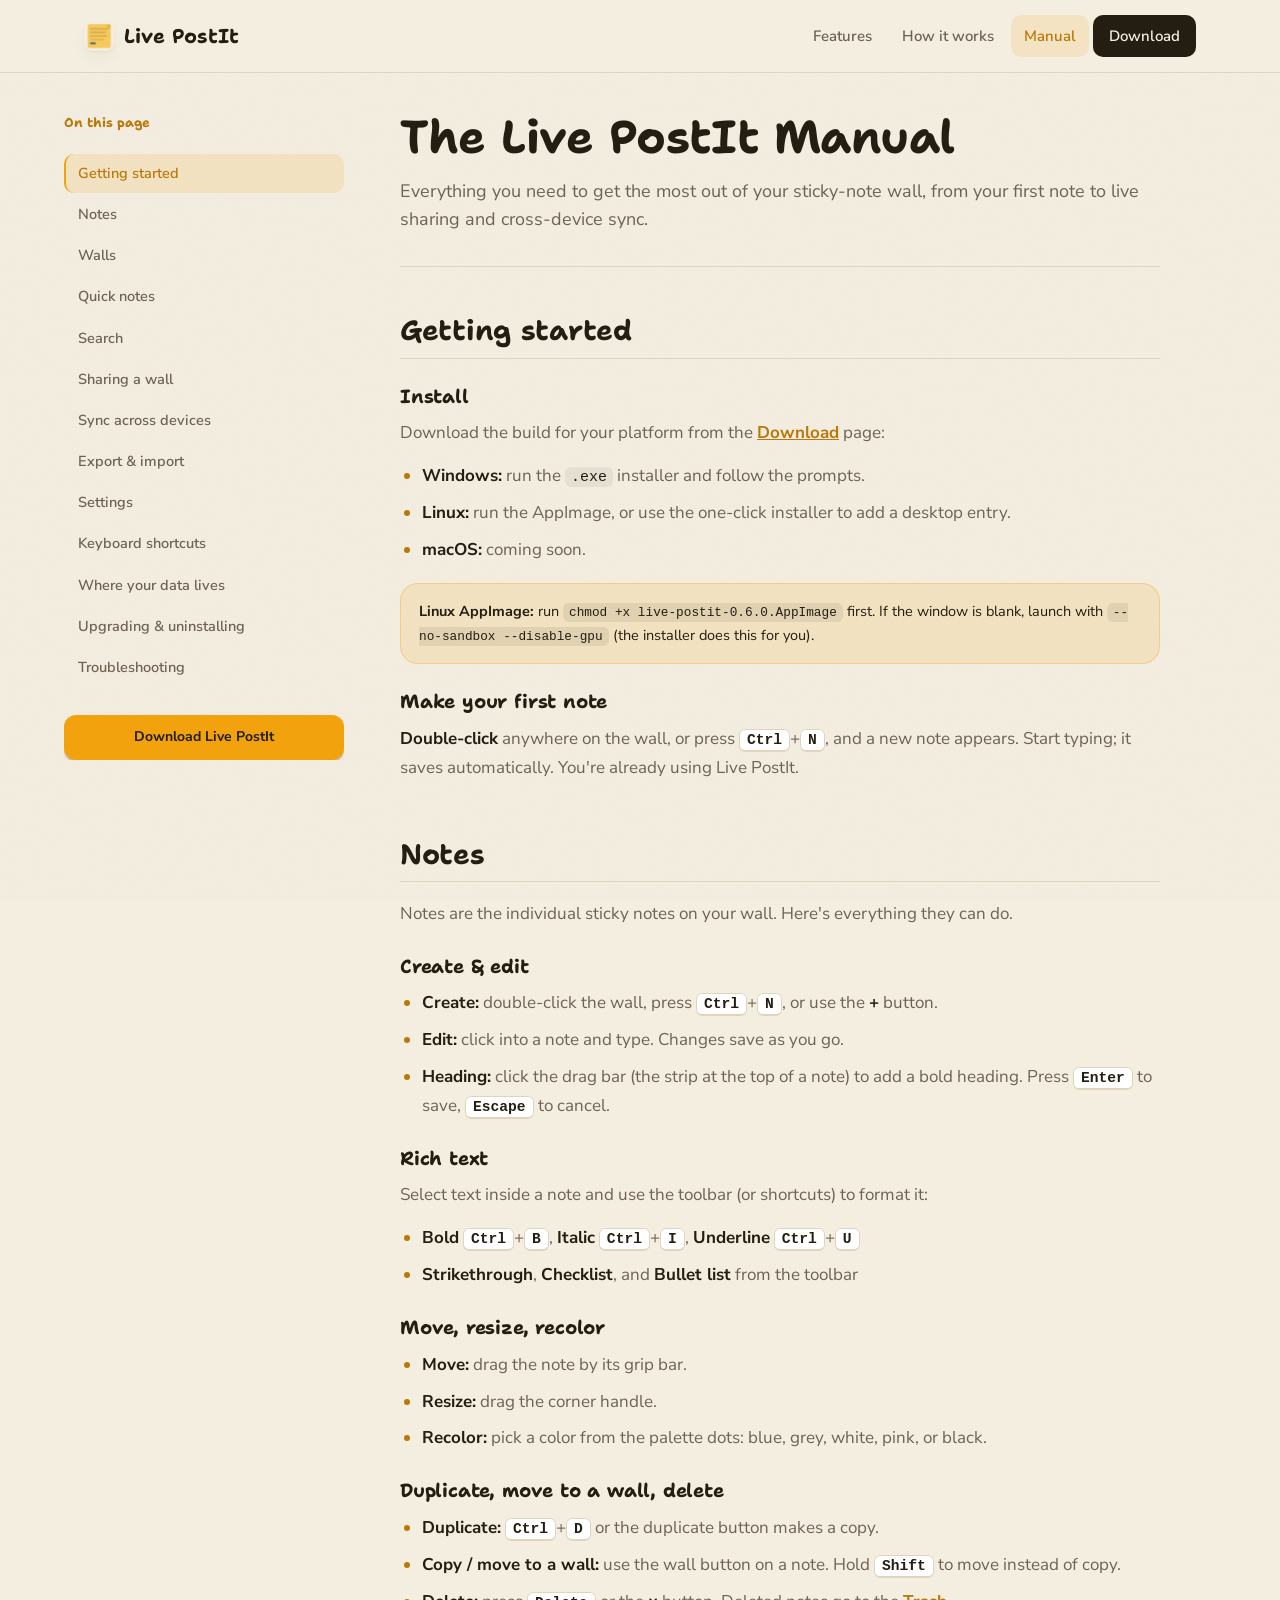
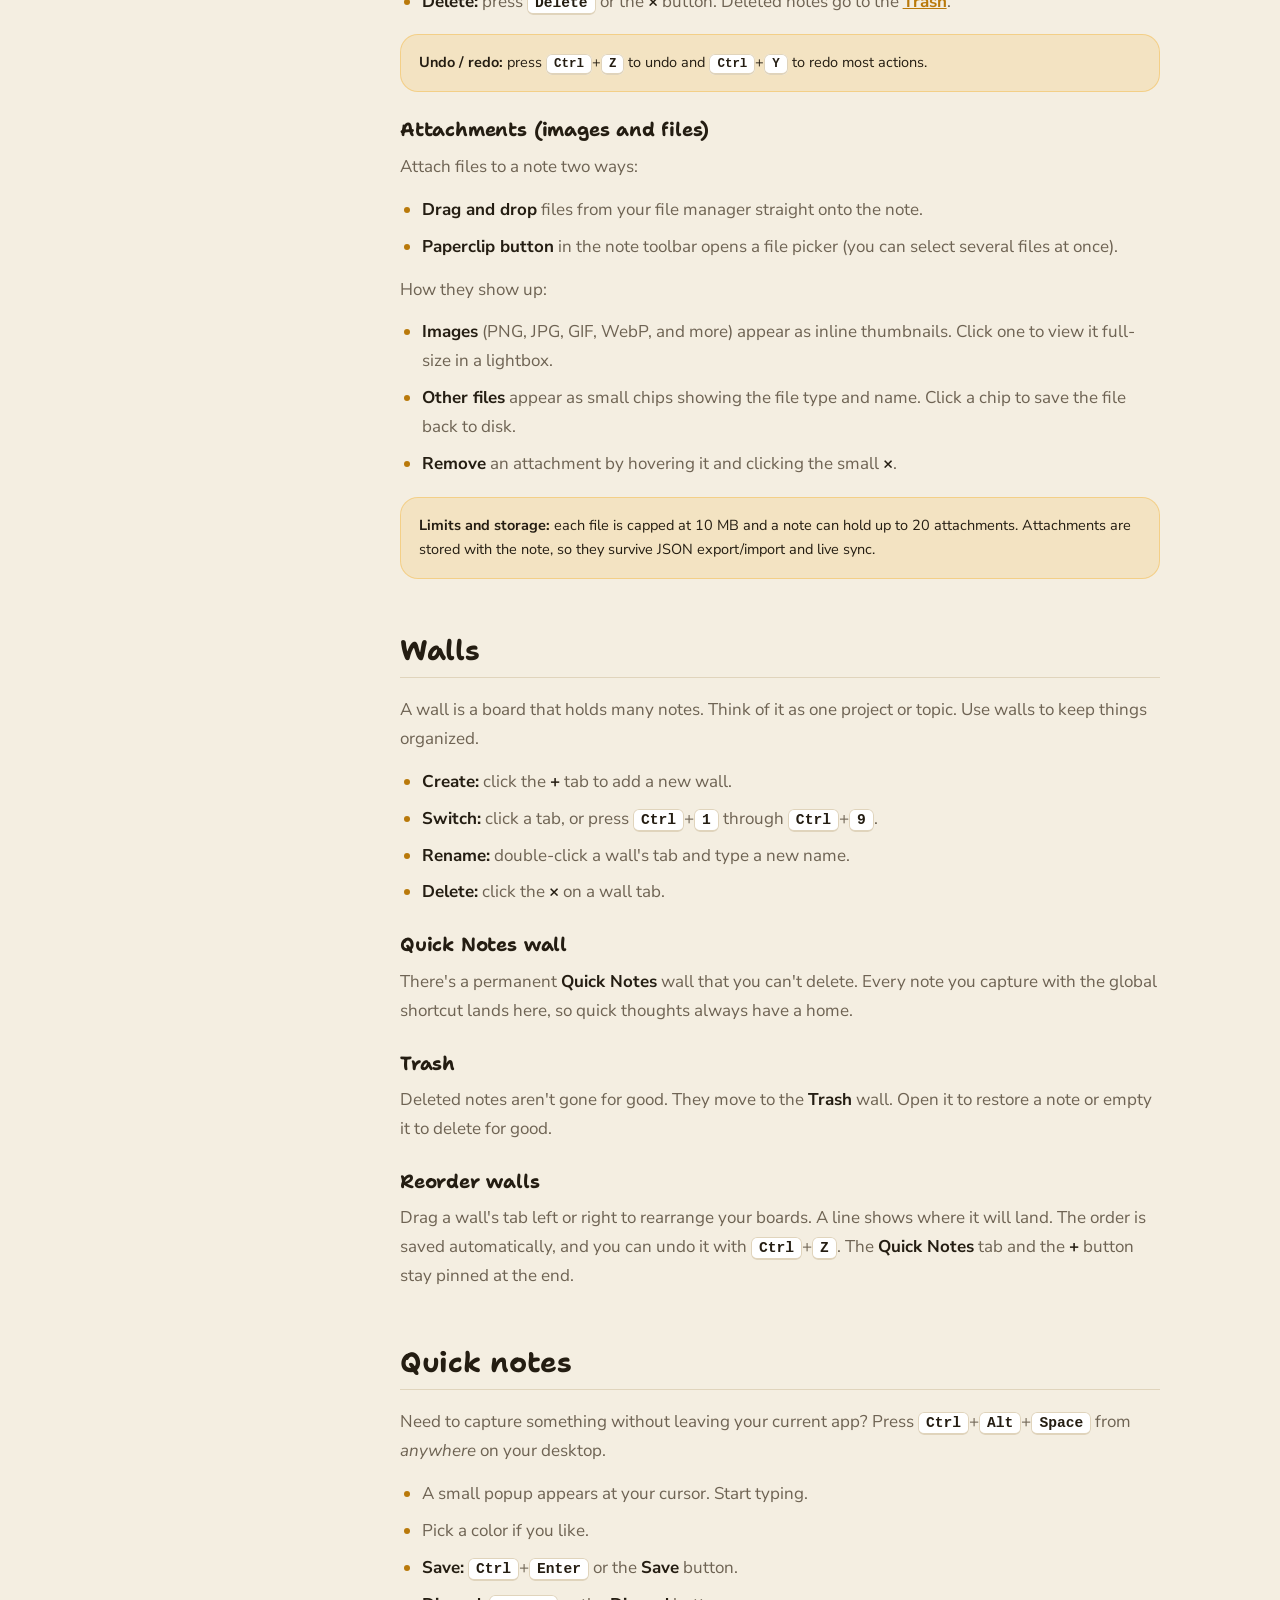
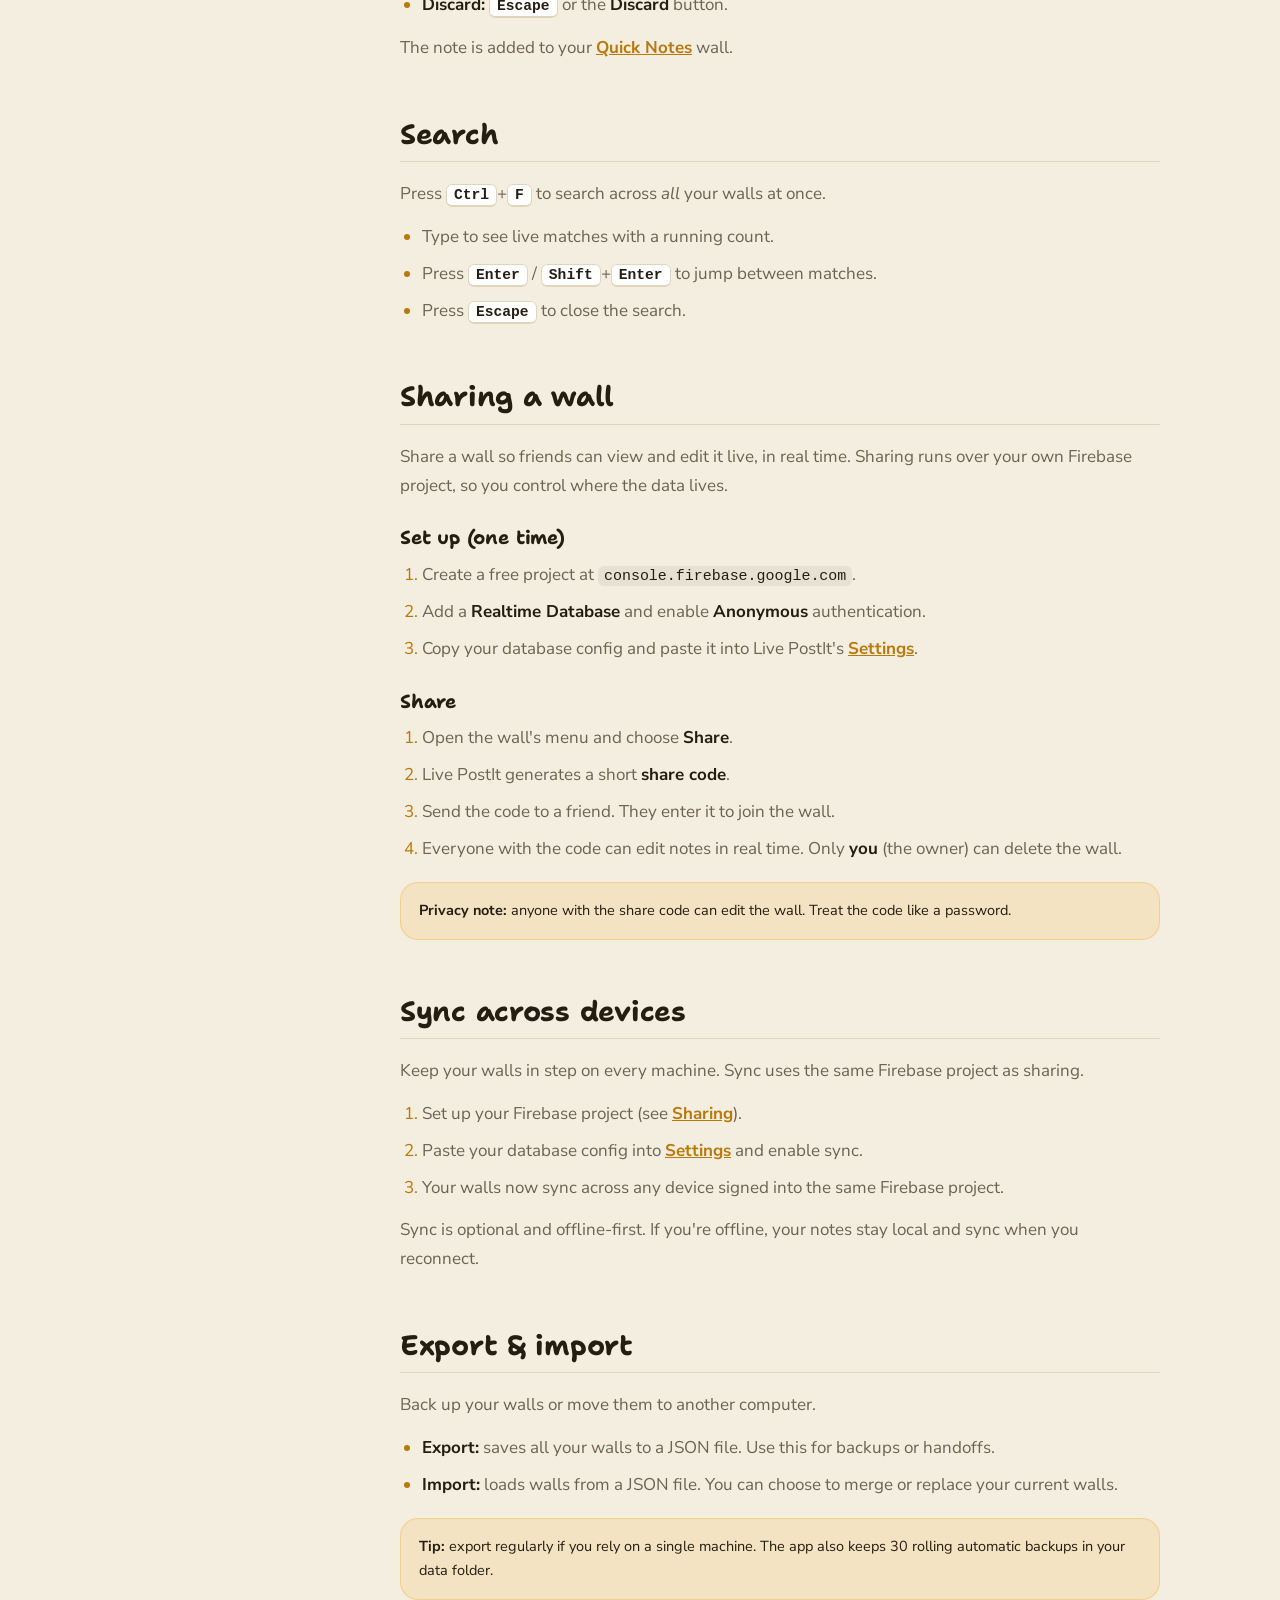
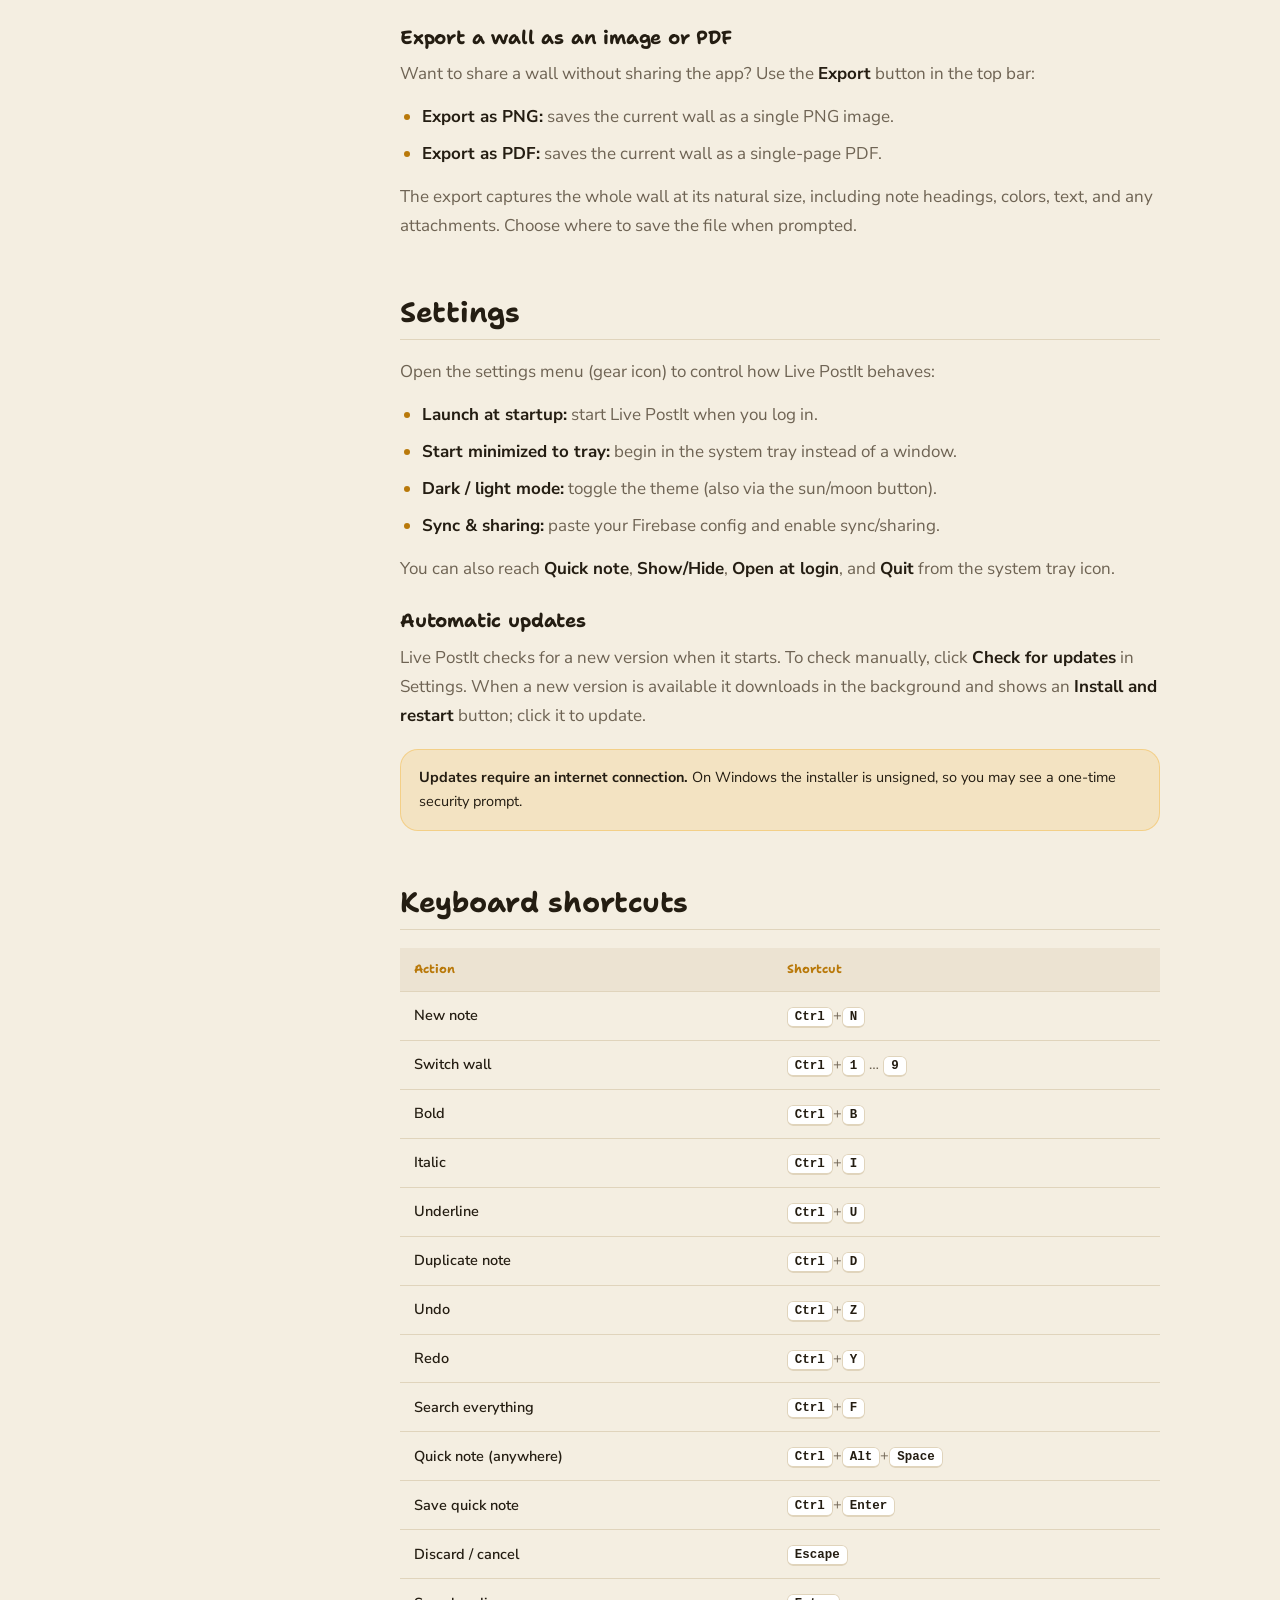
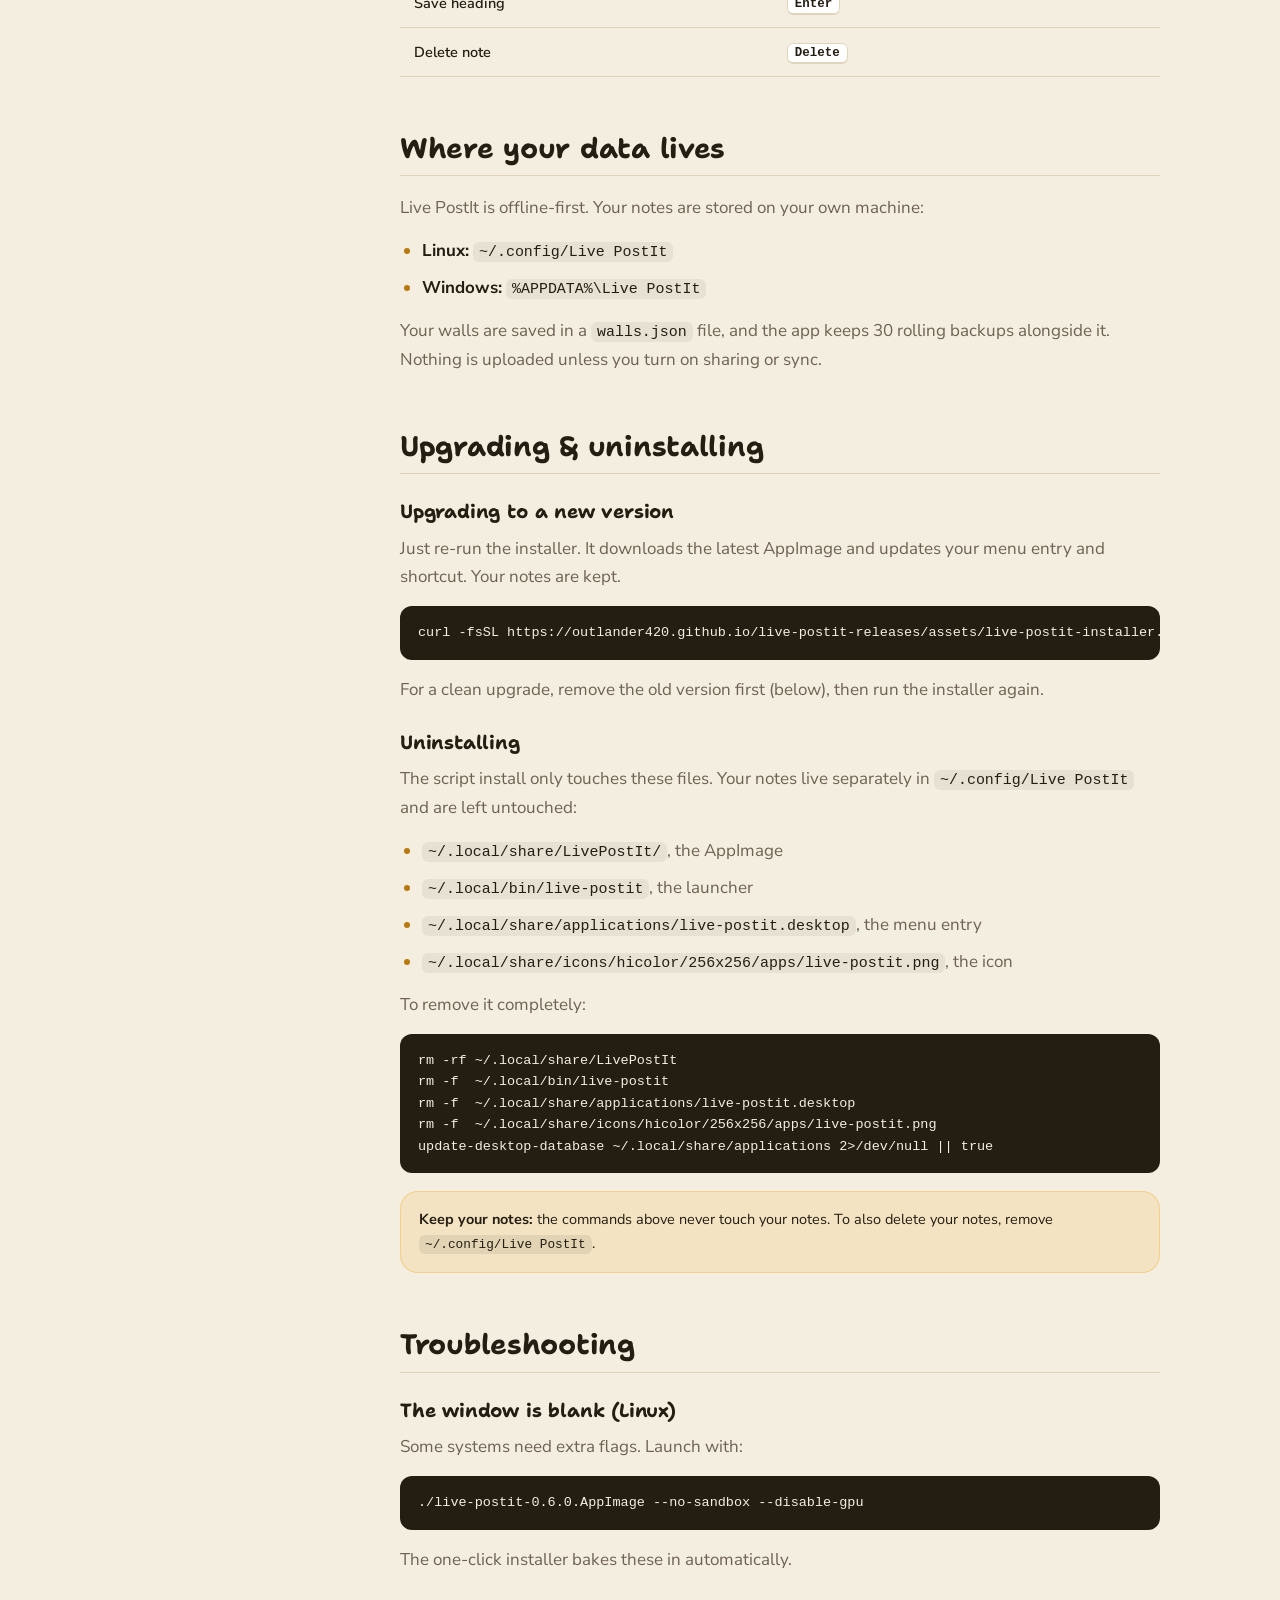
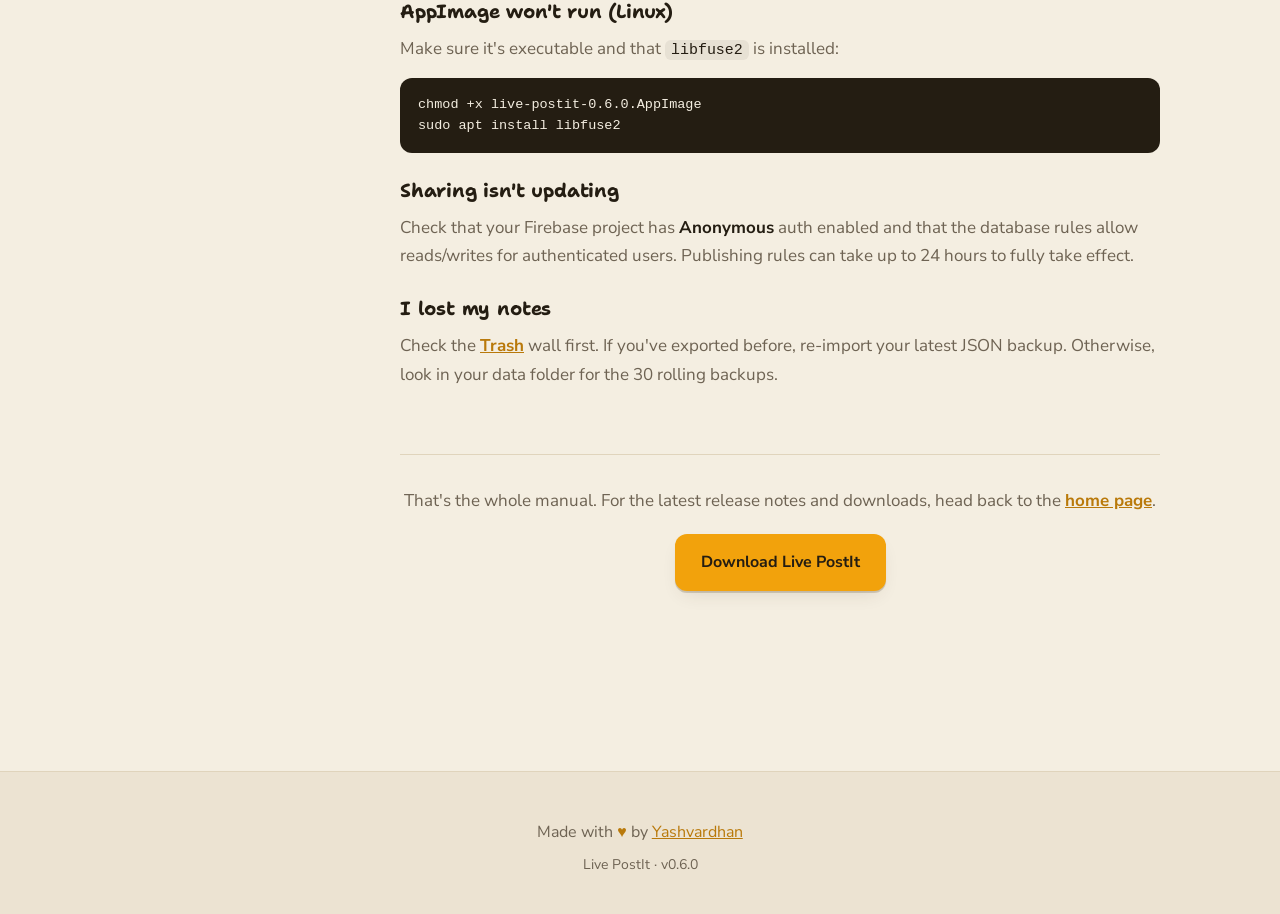
==== commit 37ba5a22: "Bump version to v0.6.0 - Rebuild all platform binaries with version 0.6.0 - Rename binaries from 0.5" ====
--- a/manual.html
+++ b/manual.html
@@ -69,7 +69,7 @@
             <li><strong>macOS:</strong> coming soon.</li>
           </ul>
           <div class="callout">
-            <strong>Linux AppImage:</strong> run <code>chmod +x live-postit-0.5.1.AppImage</code> first. If the window is blank, launch with <code>--no-sandbox --disable-gpu</code> (the installer does this for you).
+            <strong>Linux AppImage:</strong> run <code>chmod +x live-postit-0.6.0.AppImage</code> first. If the window is blank, launch with <code>--no-sandbox --disable-gpu</code> (the installer does this for you).
           </div>
 
           <h3>Make your first note</h3>
@@ -308,12 +308,12 @@
           <h2>Troubleshooting</h2>
           <h3>The window is blank (Linux)</h3>
           <p>Some systems need extra flags. Launch with:</p>
-          <pre>./live-postit-0.5.1.AppImage --no-sandbox --disable-gpu</pre>
+          <pre>./live-postit-0.6.0.AppImage --no-sandbox --disable-gpu</pre>
           <p>The one-click installer bakes these in automatically.</p>
 
           <h3>AppImage won't run (Linux)</h3>
           <p>Make sure it's executable and that <code>libfuse2</code> is installed:</p>
-          <pre>chmod +x live-postit-0.5.1.AppImage
+          <pre>chmod +x live-postit-0.6.0.AppImage
 sudo apt install libfuse2</pre>
 
           <h3>Sharing isn't updating</h3>
@@ -336,7 +336,7 @@
           Made with <span class="heart">&hearts;</span> by
           <a href="https://github.com/outlander420" target="_blank" rel="noopener">Yashvardhan</a>
         </p>
-        <p>Live PostIt &middot; v0.5.1</p>
+        <p>Live PostIt &middot; v0.6.0</p>
       </div>
     </footer>
 
--- a/styles.css
+++ b/styles.css
@@ -681,6 +681,18 @@
 .rm-tag.idea { background: var(--note-mint); color: var(--ink); }
 
 /* Download */
+.download-count {
+  max-width: 640px;
+  margin: 0 auto var(--s-3);
+  text-align: center;
+  font-size: 16px;
+  color: var(--ink-soft);
+}
+.download-count strong {
+  font-family: var(--font-display);
+  font-size: 19px;
+  color: var(--accent-deep);
+}
 .download-cards {
   display: grid;
   grid-template-columns: repeat(2, 1fr);
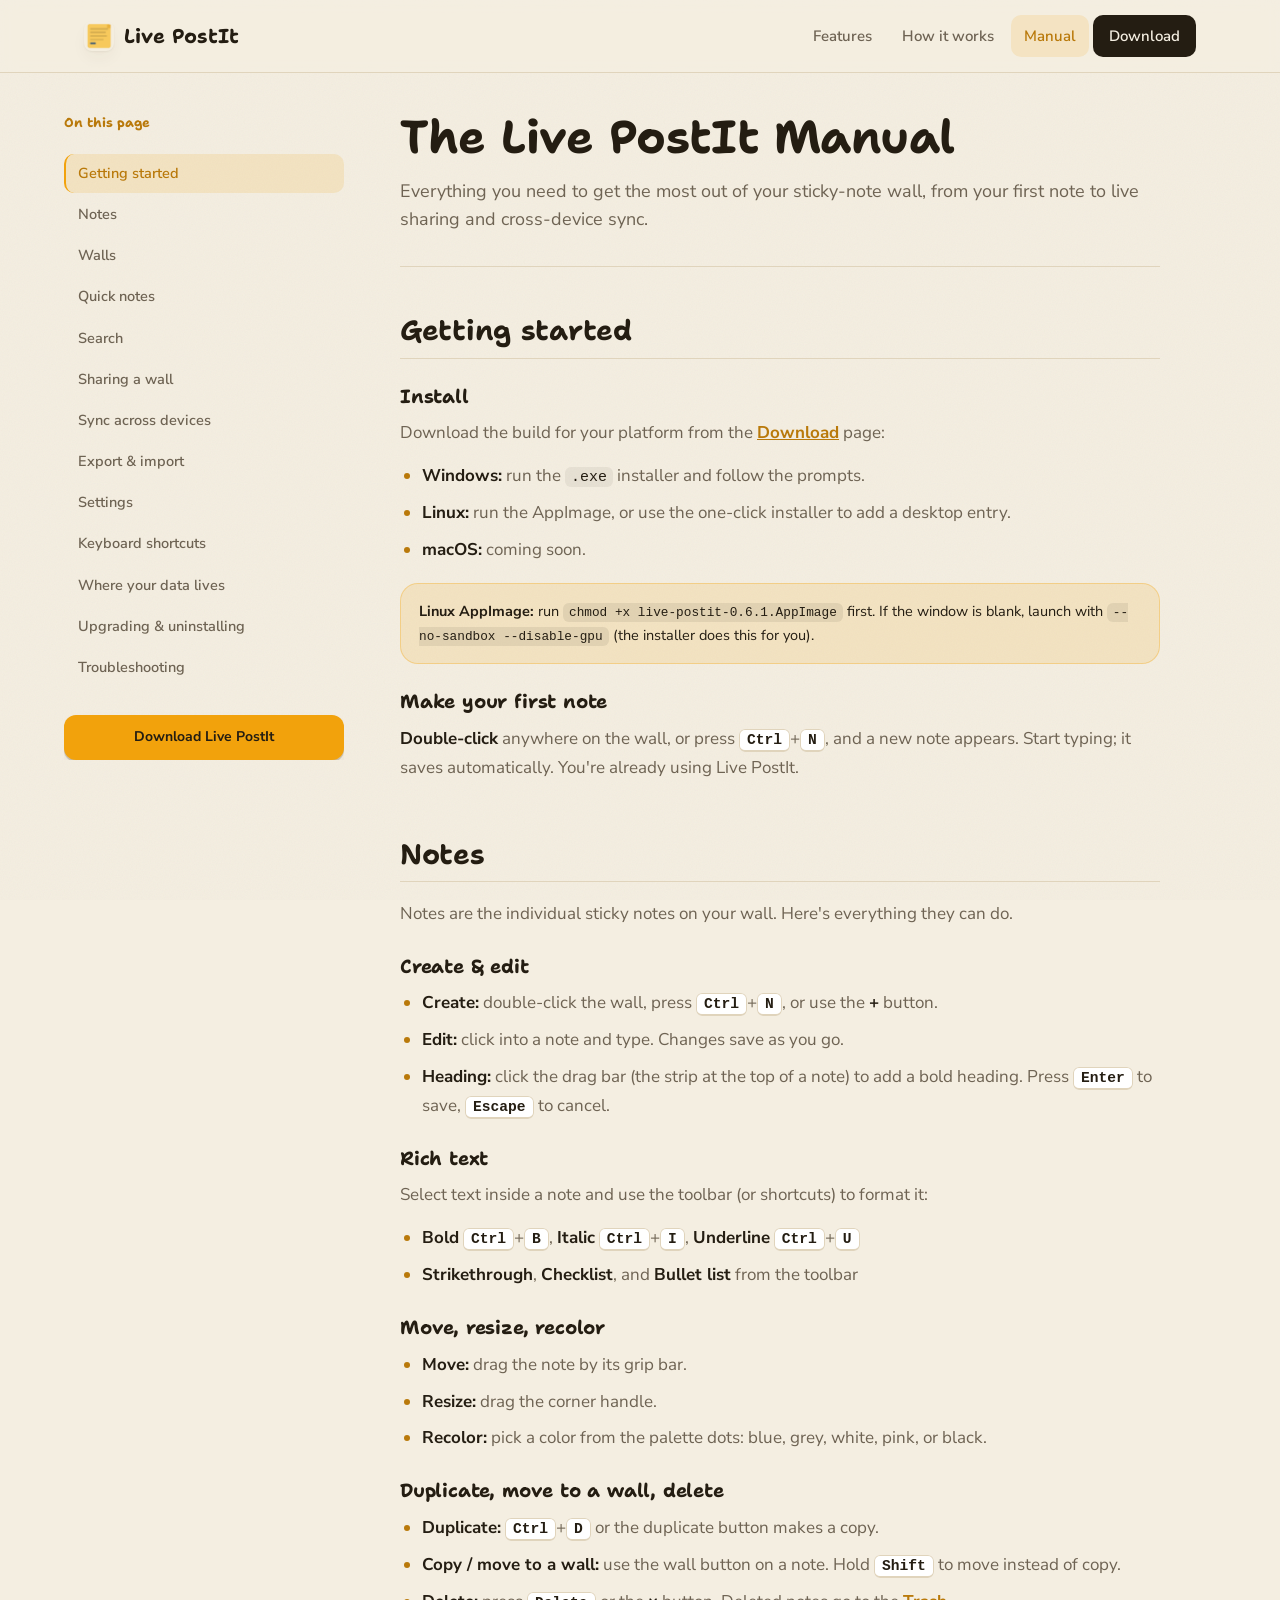
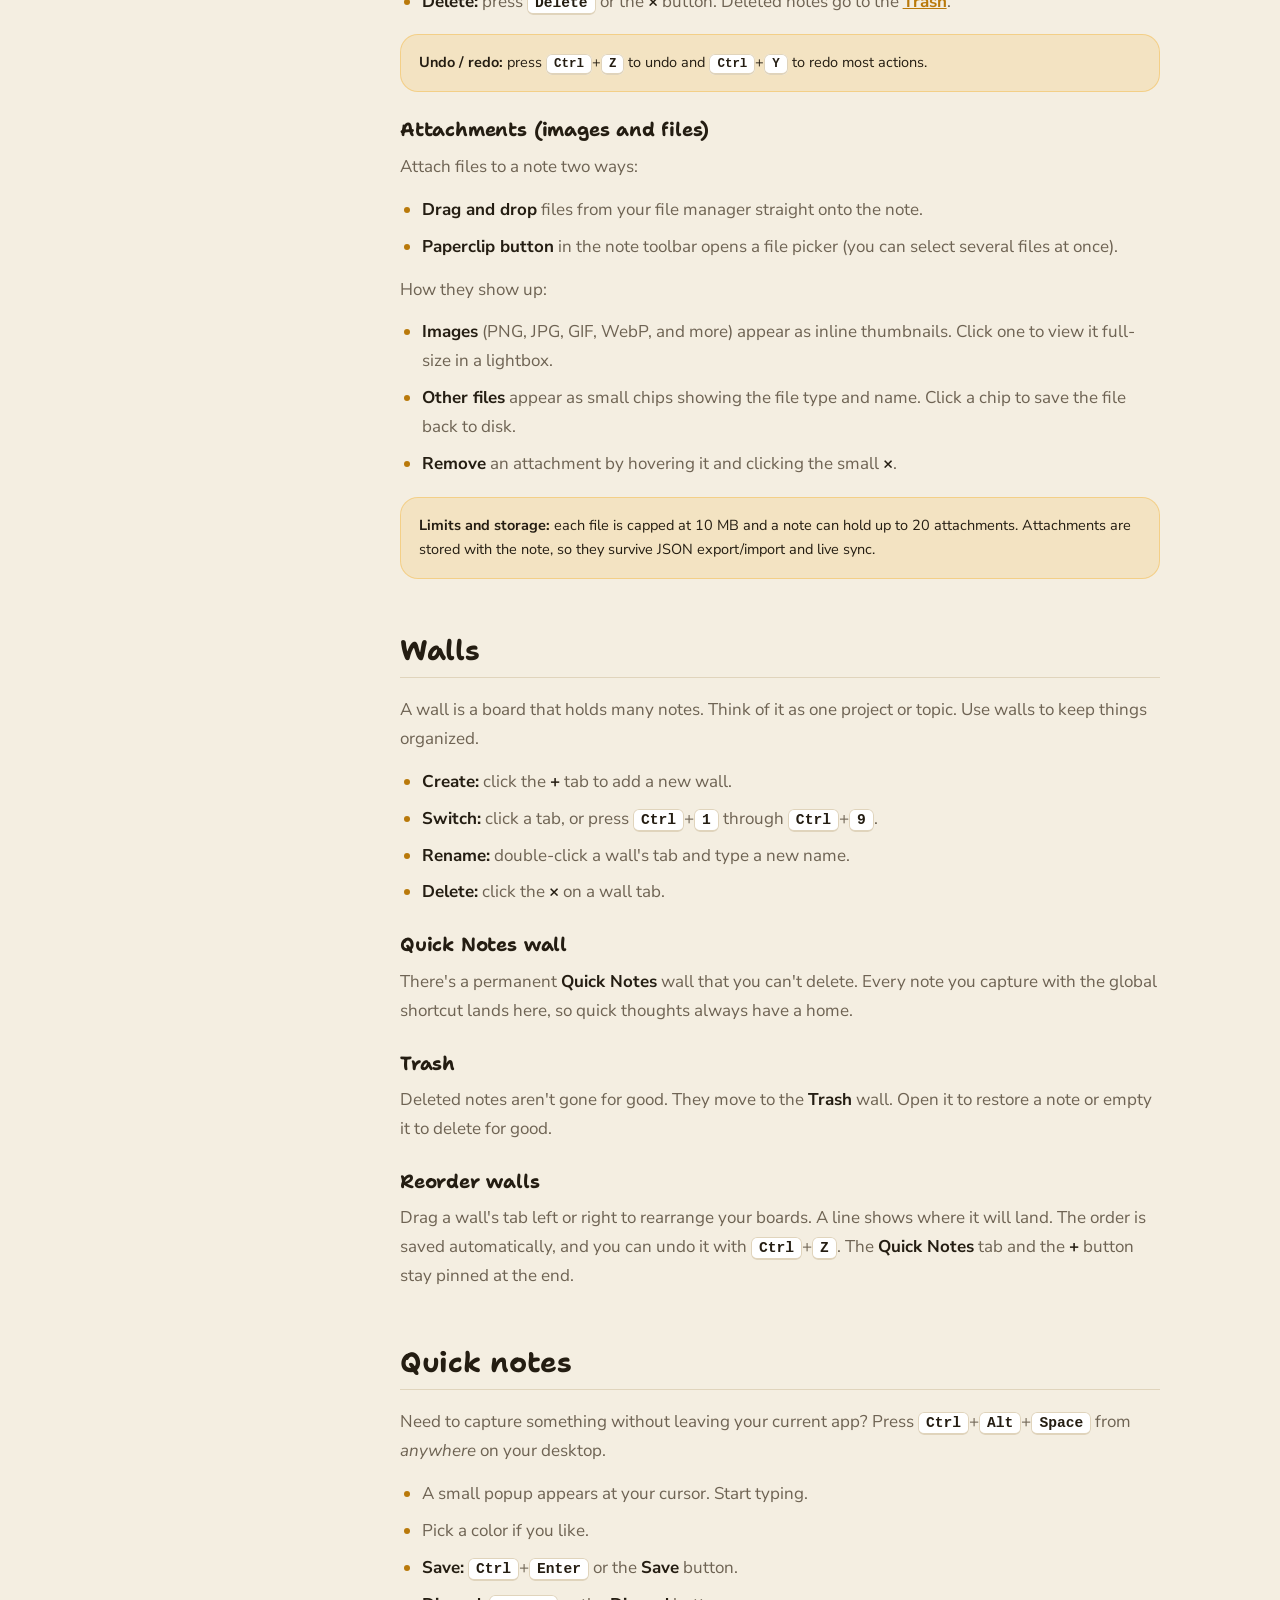
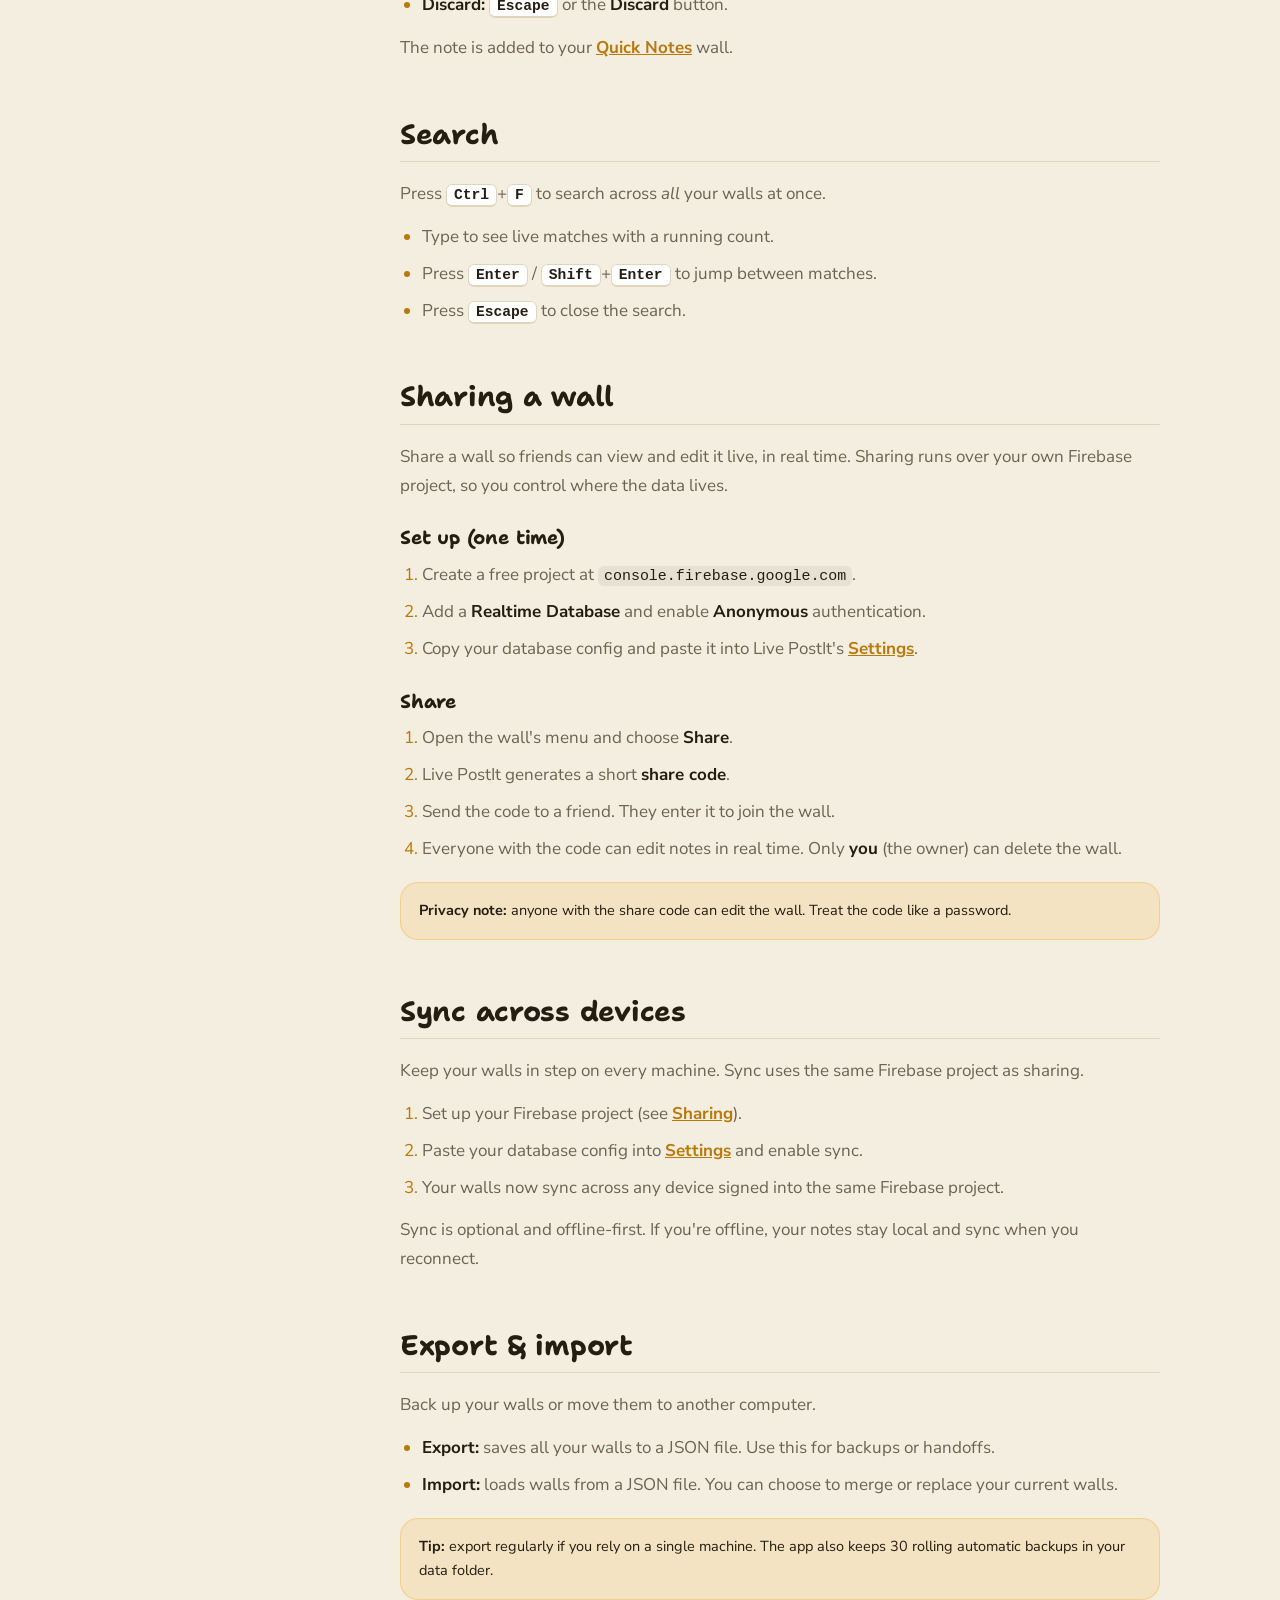
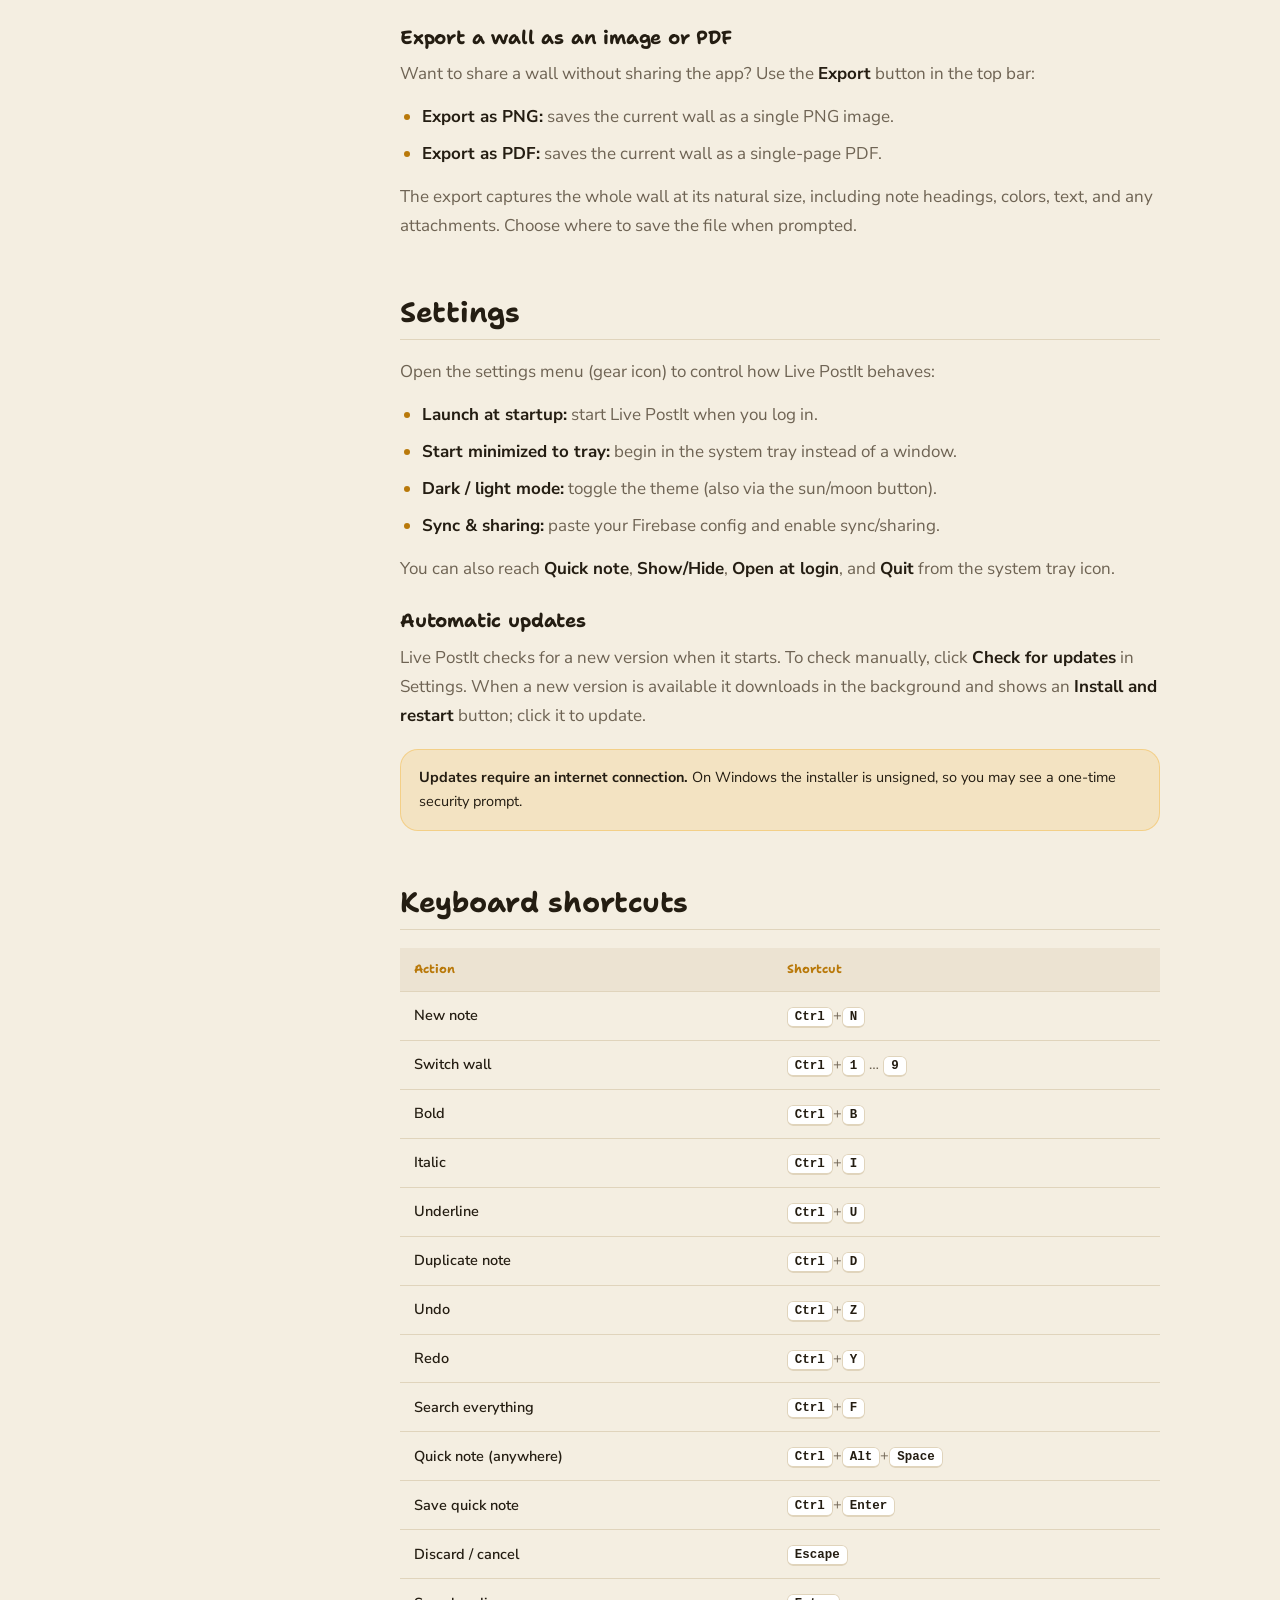
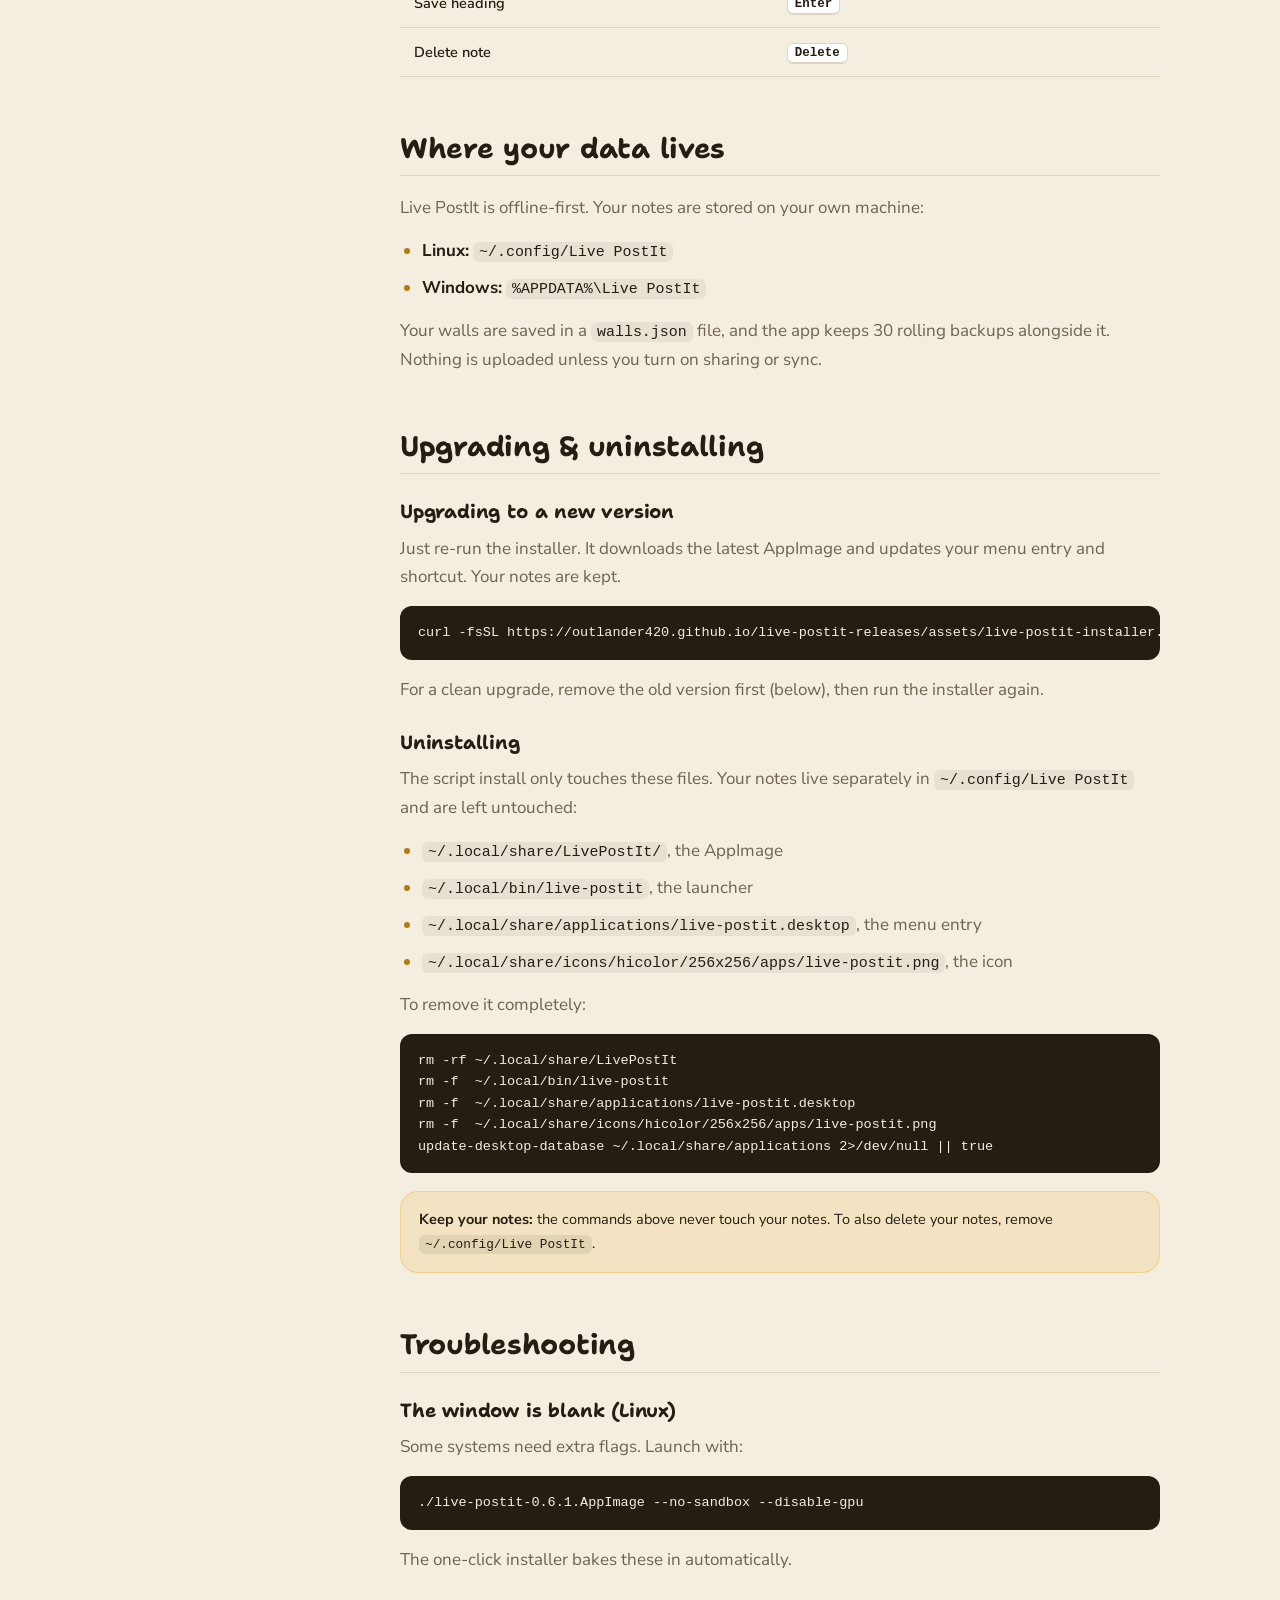
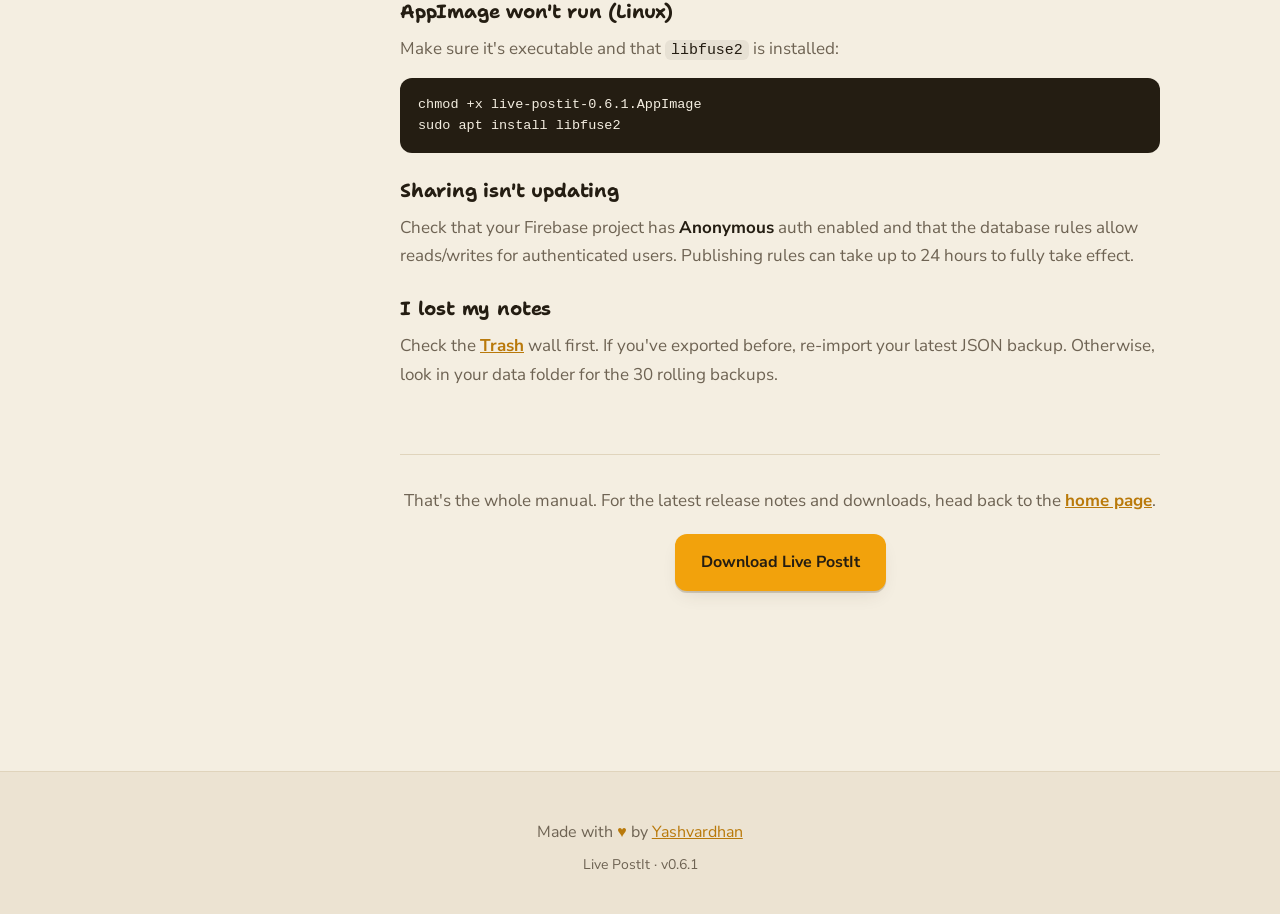
==== commit a92d1288: "v0.6.1: fix automatic updates (clone error, install button, version display)" ====
--- a/manual.html
+++ b/manual.html
@@ -69,7 +69,7 @@
             <li><strong>macOS:</strong> coming soon.</li>
           </ul>
           <div class="callout">
-            <strong>Linux AppImage:</strong> run <code>chmod +x live-postit-0.6.0.AppImage</code> first. If the window is blank, launch with <code>--no-sandbox --disable-gpu</code> (the installer does this for you).
+            <strong>Linux AppImage:</strong> run <code>chmod +x live-postit-0.6.1.AppImage</code> first. If the window is blank, launch with <code>--no-sandbox --disable-gpu</code> (the installer does this for you).
           </div>
 
           <h3>Make your first note</h3>
@@ -308,12 +308,12 @@
           <h2>Troubleshooting</h2>
           <h3>The window is blank (Linux)</h3>
           <p>Some systems need extra flags. Launch with:</p>
-          <pre>./live-postit-0.6.0.AppImage --no-sandbox --disable-gpu</pre>
+          <pre>./live-postit-0.6.1.AppImage --no-sandbox --disable-gpu</pre>
           <p>The one-click installer bakes these in automatically.</p>
 
           <h3>AppImage won't run (Linux)</h3>
           <p>Make sure it's executable and that <code>libfuse2</code> is installed:</p>
-          <pre>chmod +x live-postit-0.6.0.AppImage
+          <pre>chmod +x live-postit-0.6.1.AppImage
 sudo apt install libfuse2</pre>
 
           <h3>Sharing isn't updating</h3>
@@ -336,7 +336,7 @@
           Made with <span class="heart">&hearts;</span> by
           <a href="https://github.com/outlander420" target="_blank" rel="noopener">Yashvardhan</a>
         </p>
-        <p>Live PostIt &middot; v0.6.0</p>
+        <p>Live PostIt &middot; v0.6.1</p>
       </div>
     </footer>
 
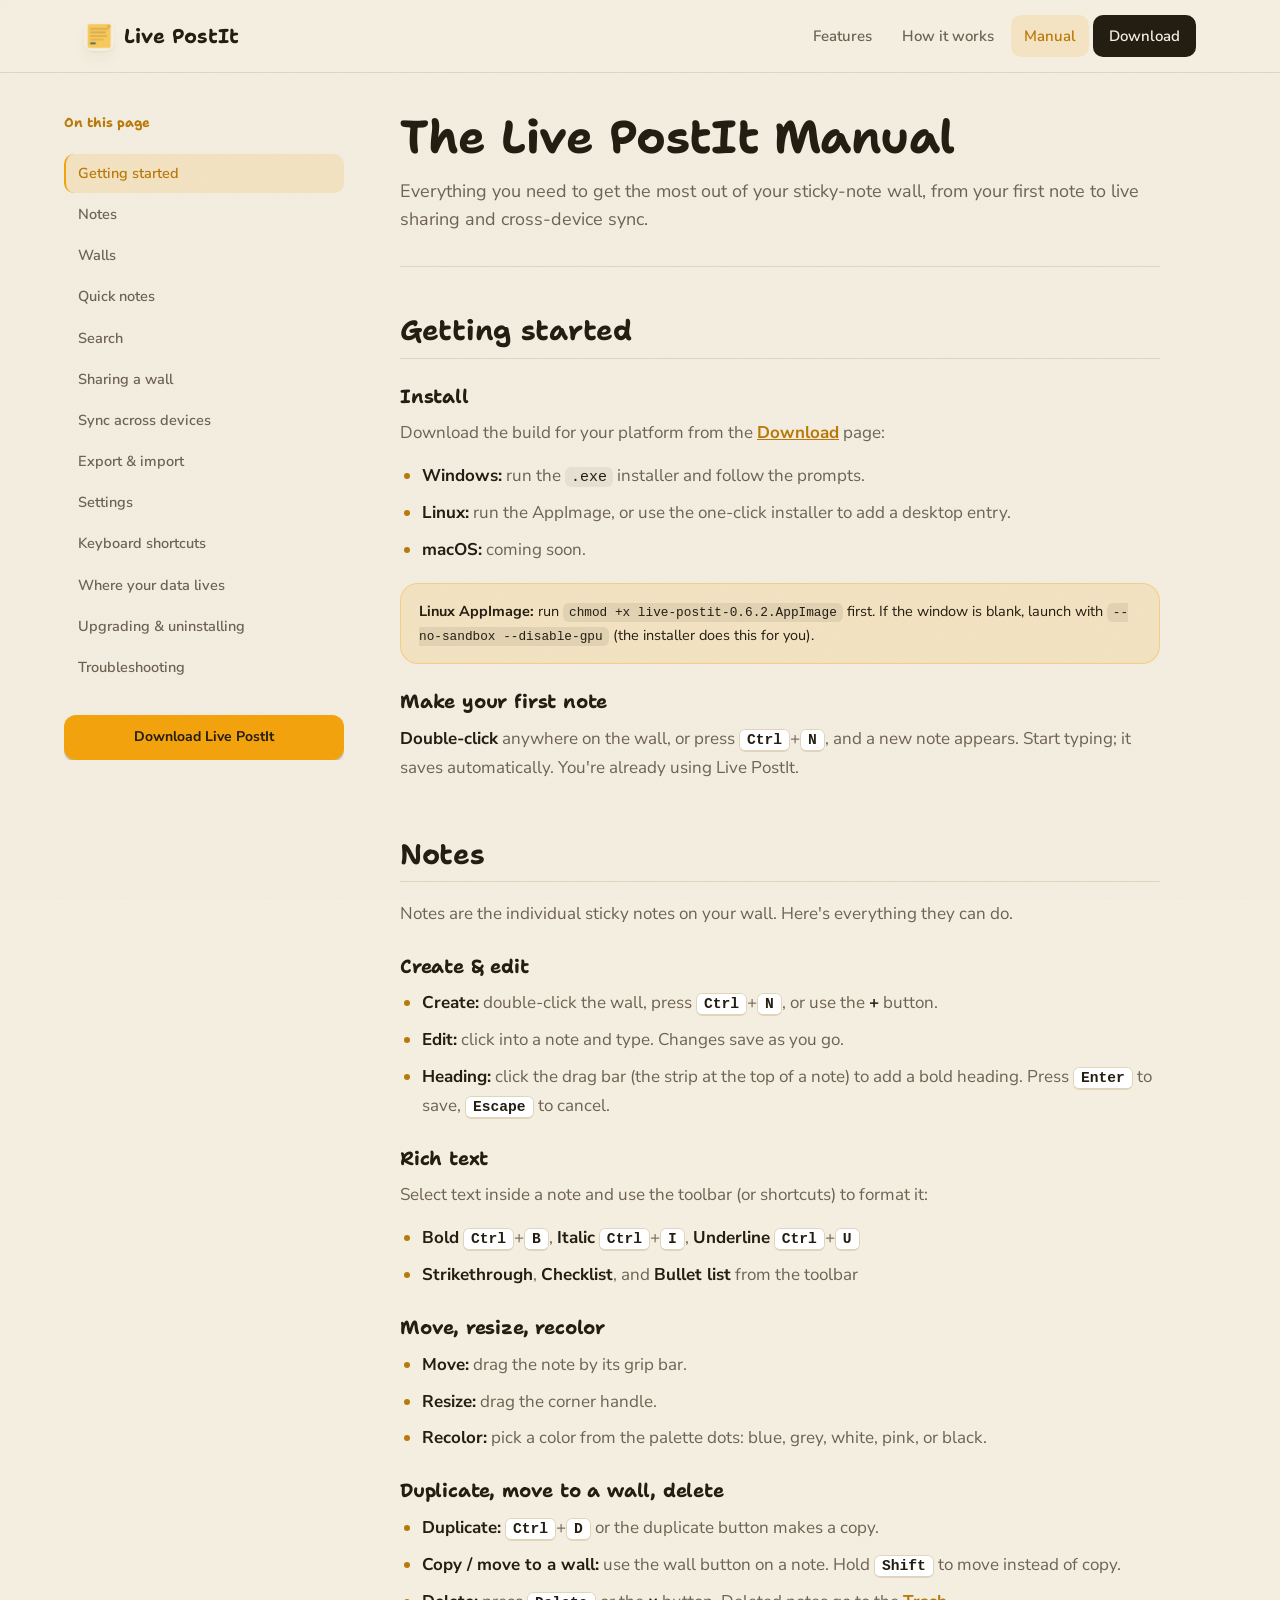
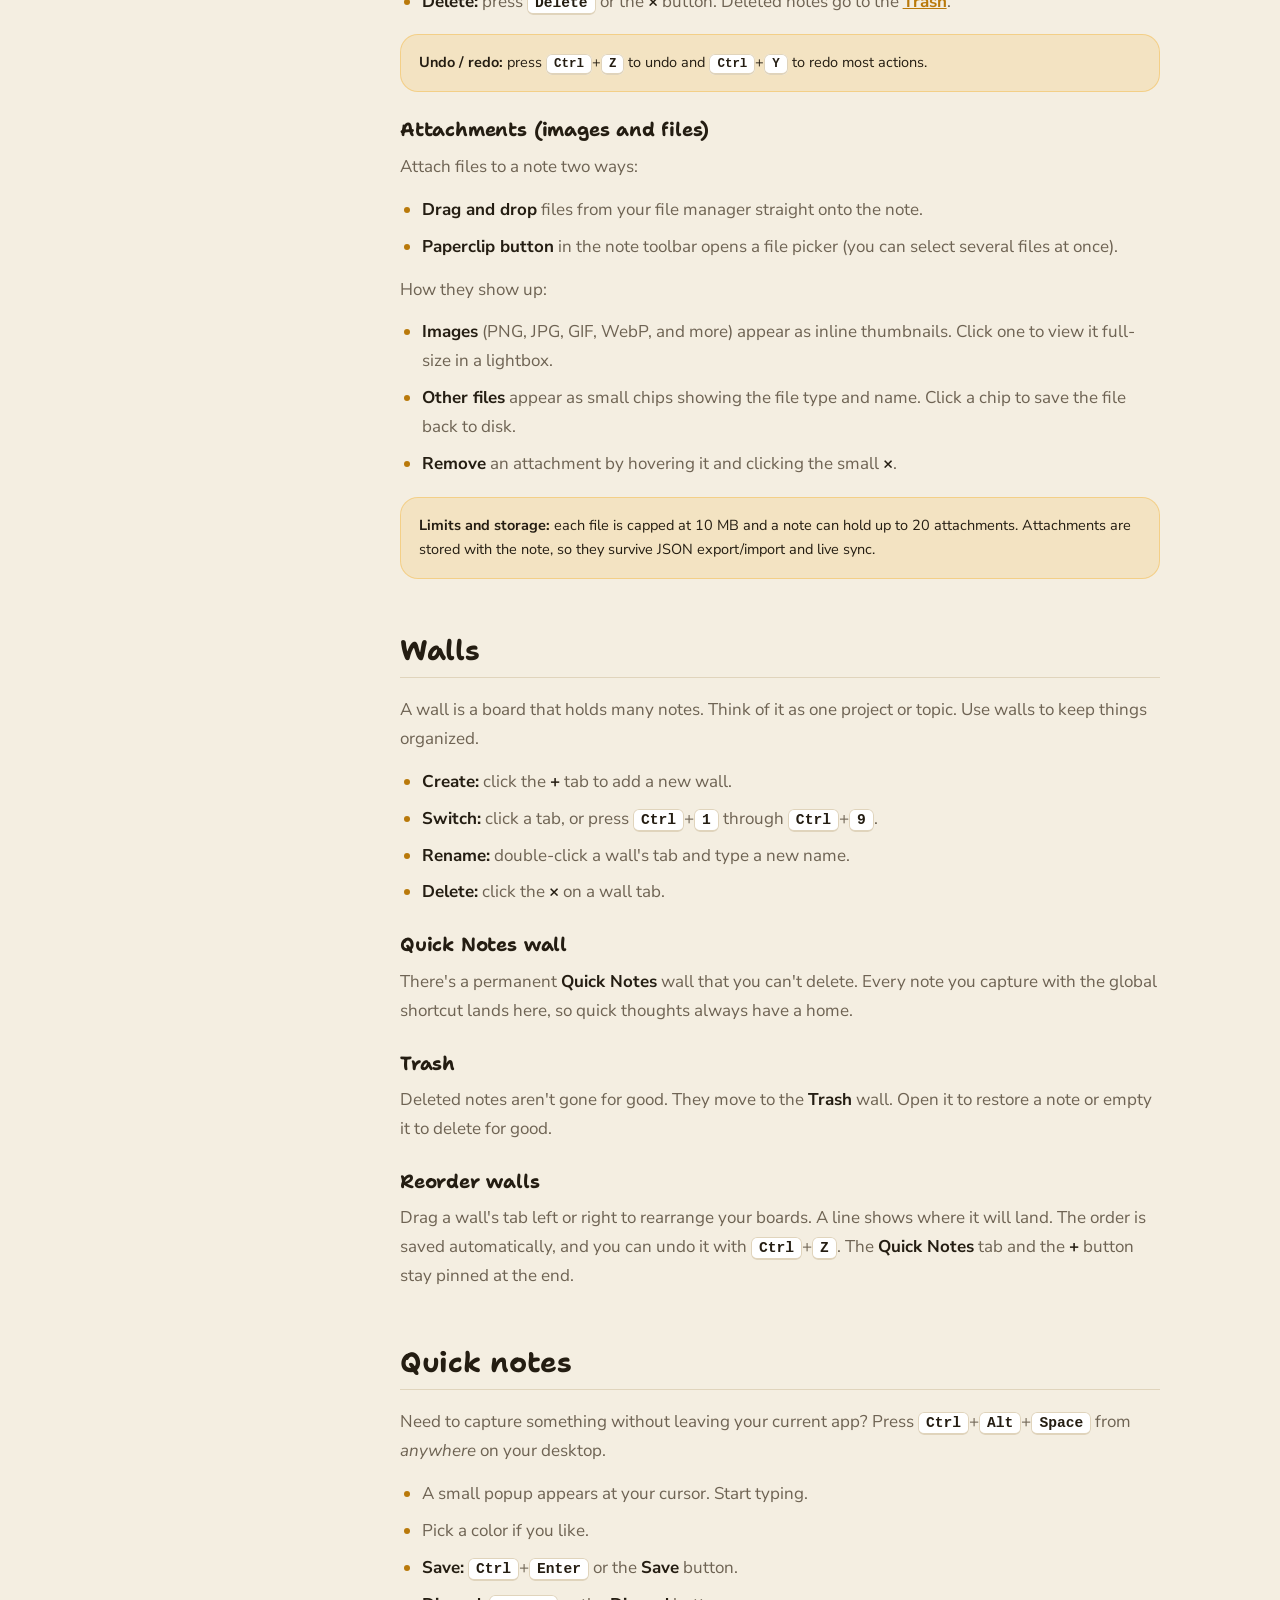
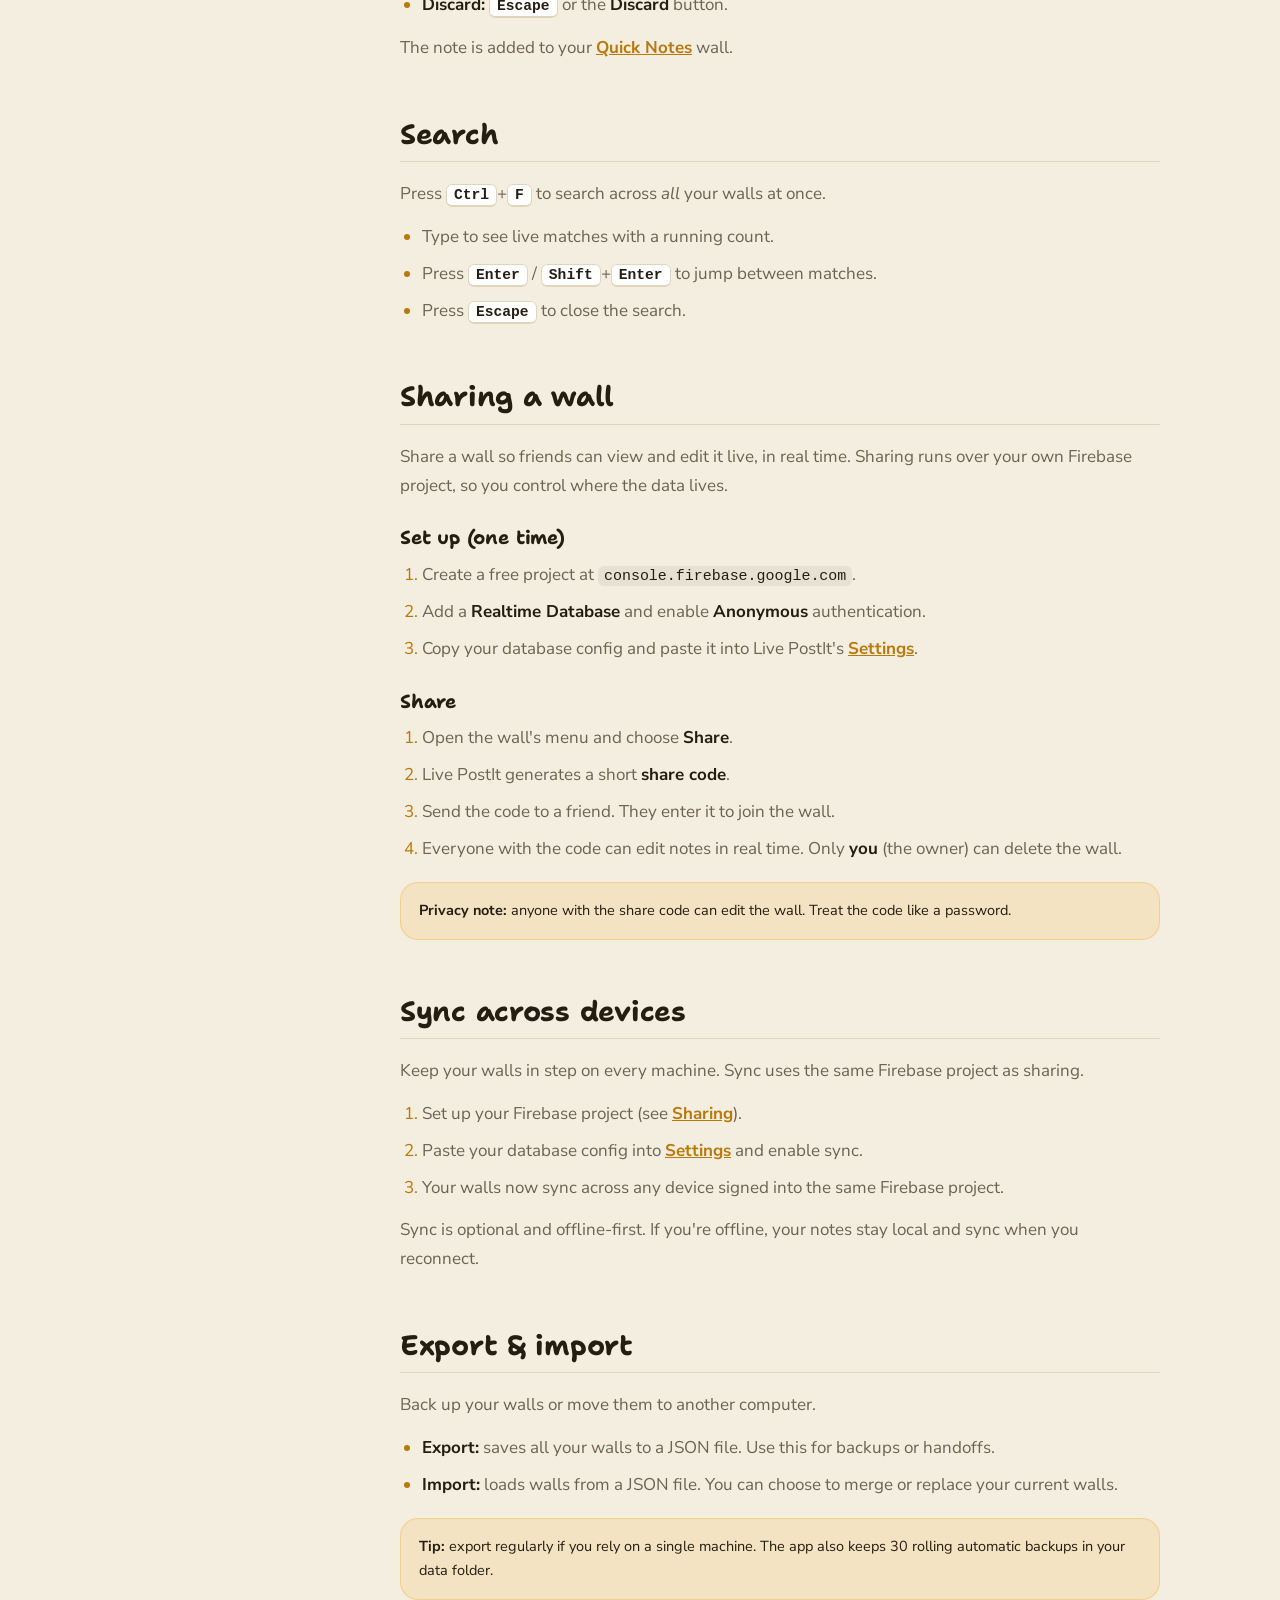
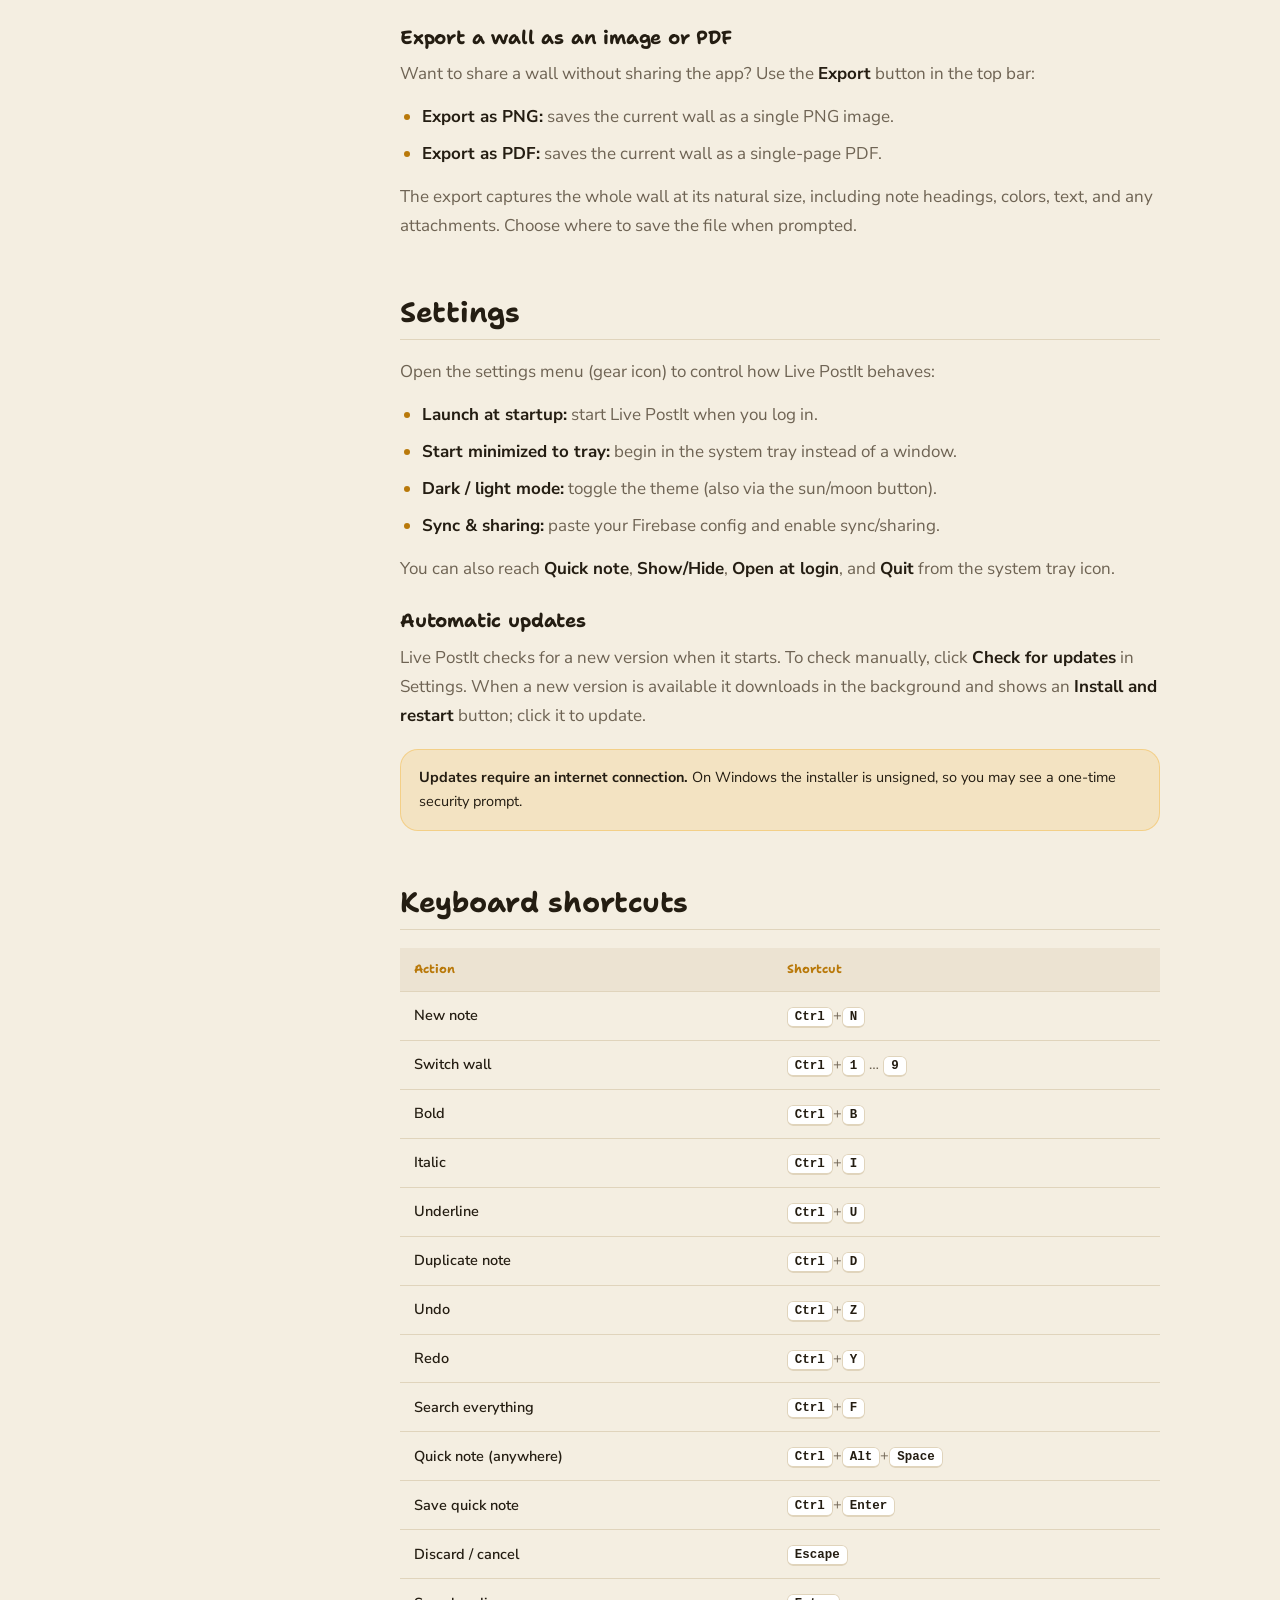
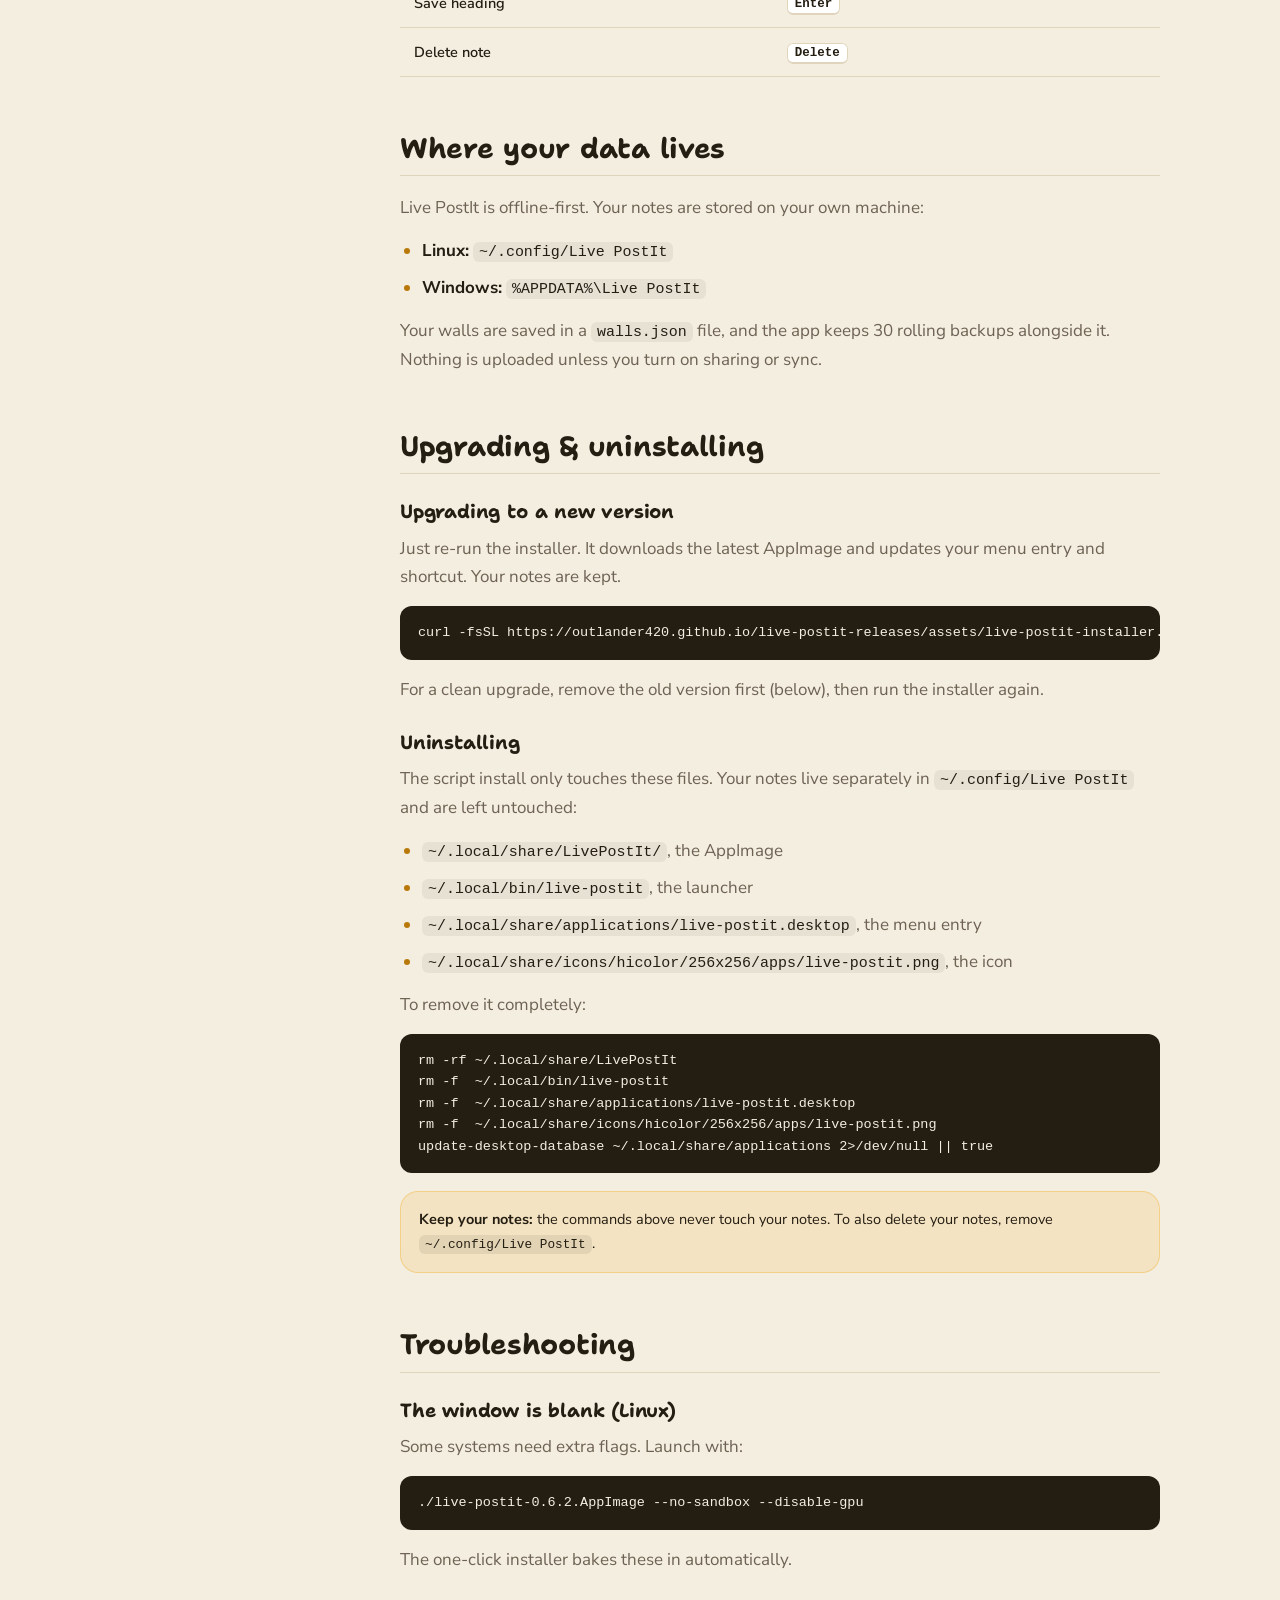
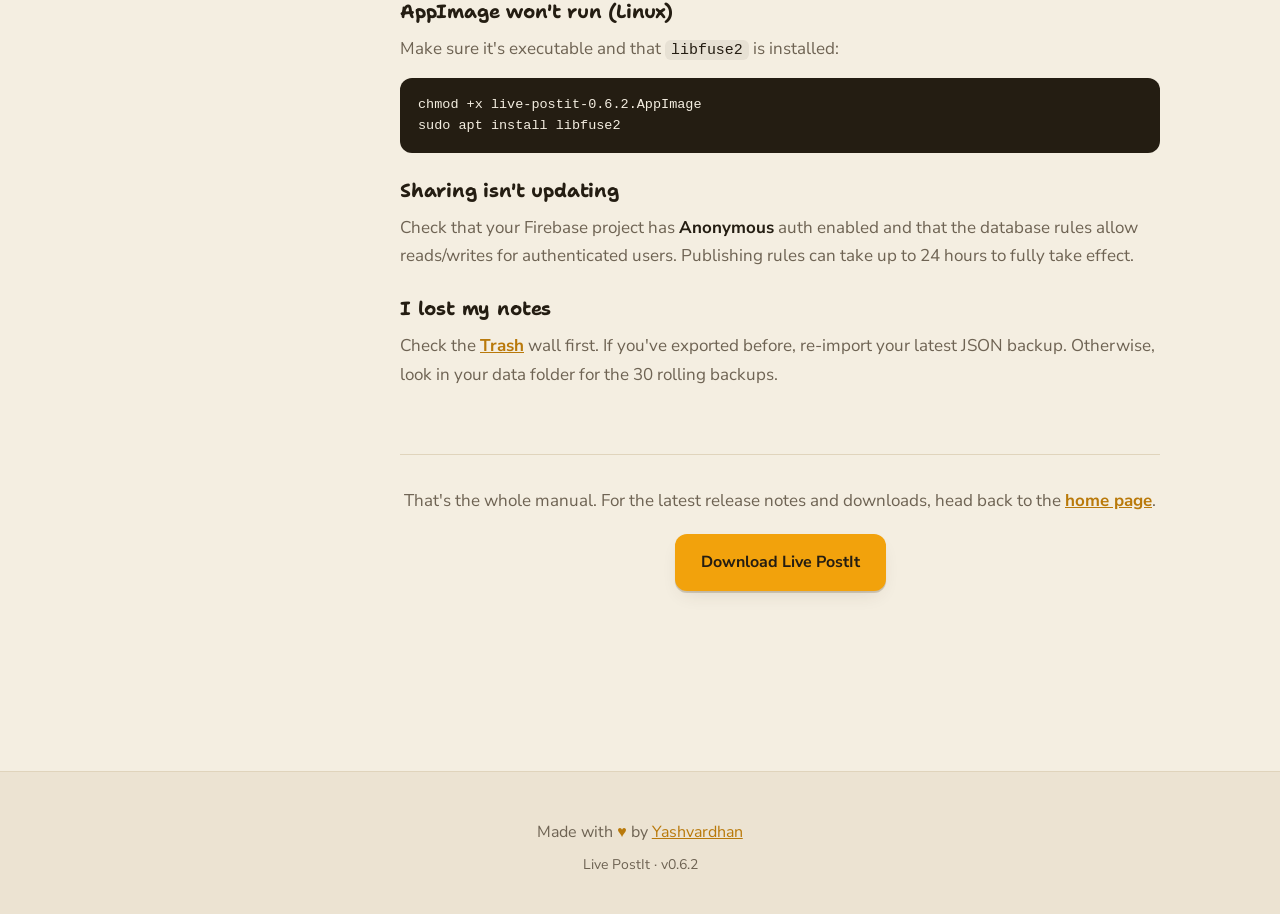
==== commit 49c6719e: "v0.6.2: E2E encrypted sharing, hardened rules, Android export, audit fixes" ====
--- a/manual.html
+++ b/manual.html
@@ -69,7 +69,7 @@
             <li><strong>macOS:</strong> coming soon.</li>
           </ul>
           <div class="callout">
-            <strong>Linux AppImage:</strong> run <code>chmod +x live-postit-0.6.1.AppImage</code> first. If the window is blank, launch with <code>--no-sandbox --disable-gpu</code> (the installer does this for you).
+            <strong>Linux AppImage:</strong> run <code>chmod +x live-postit-0.6.2.AppImage</code> first. If the window is blank, launch with <code>--no-sandbox --disable-gpu</code> (the installer does this for you).
           </div>
 
           <h3>Make your first note</h3>
@@ -308,12 +308,12 @@
           <h2>Troubleshooting</h2>
           <h3>The window is blank (Linux)</h3>
           <p>Some systems need extra flags. Launch with:</p>
-          <pre>./live-postit-0.6.1.AppImage --no-sandbox --disable-gpu</pre>
+          <pre>./live-postit-0.6.2.AppImage --no-sandbox --disable-gpu</pre>
           <p>The one-click installer bakes these in automatically.</p>
 
           <h3>AppImage won't run (Linux)</h3>
           <p>Make sure it's executable and that <code>libfuse2</code> is installed:</p>
-          <pre>chmod +x live-postit-0.6.1.AppImage
+          <pre>chmod +x live-postit-0.6.2.AppImage
 sudo apt install libfuse2</pre>
 
           <h3>Sharing isn't updating</h3>
@@ -336,7 +336,7 @@
           Made with <span class="heart">&hearts;</span> by
           <a href="https://github.com/outlander420" target="_blank" rel="noopener">Yashvardhan</a>
         </p>
-        <p>Live PostIt &middot; v0.6.1</p>
+        <p>Live PostIt &middot; v0.6.2</p>
       </div>
     </footer>
 
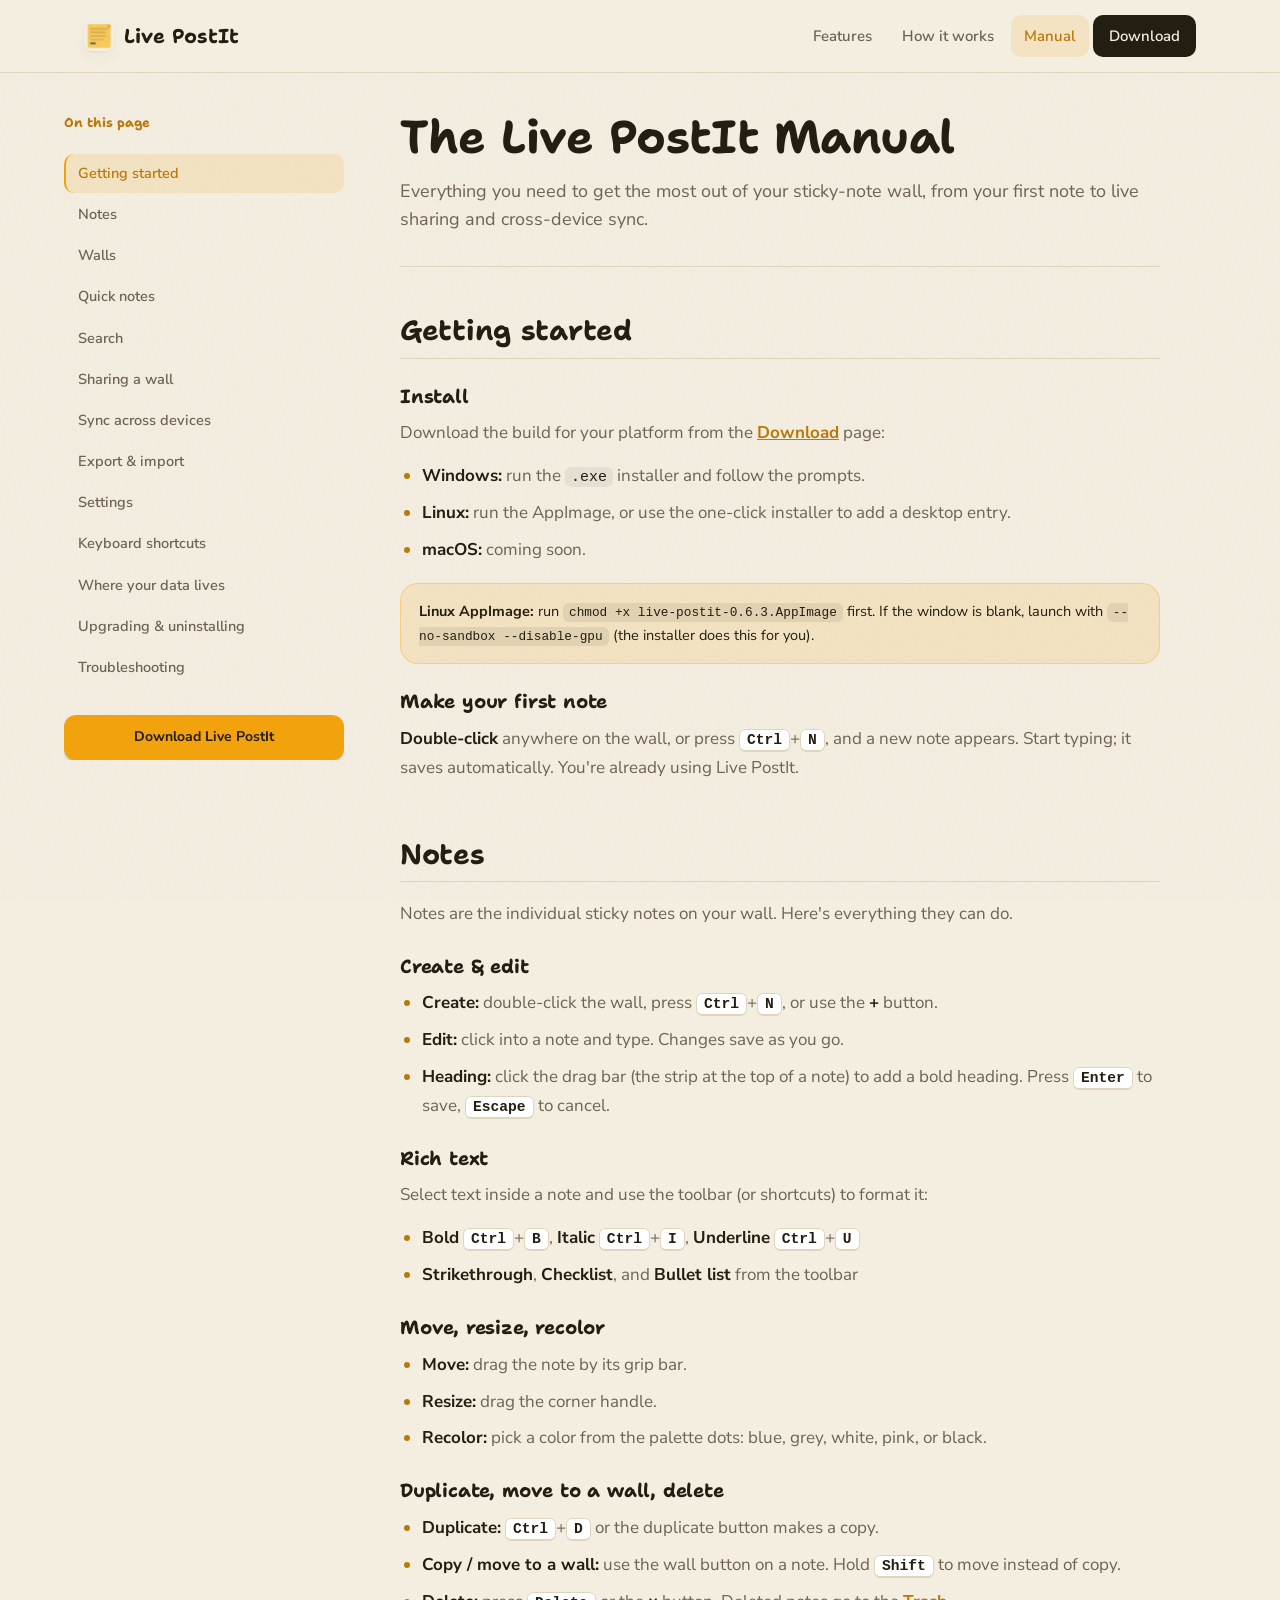
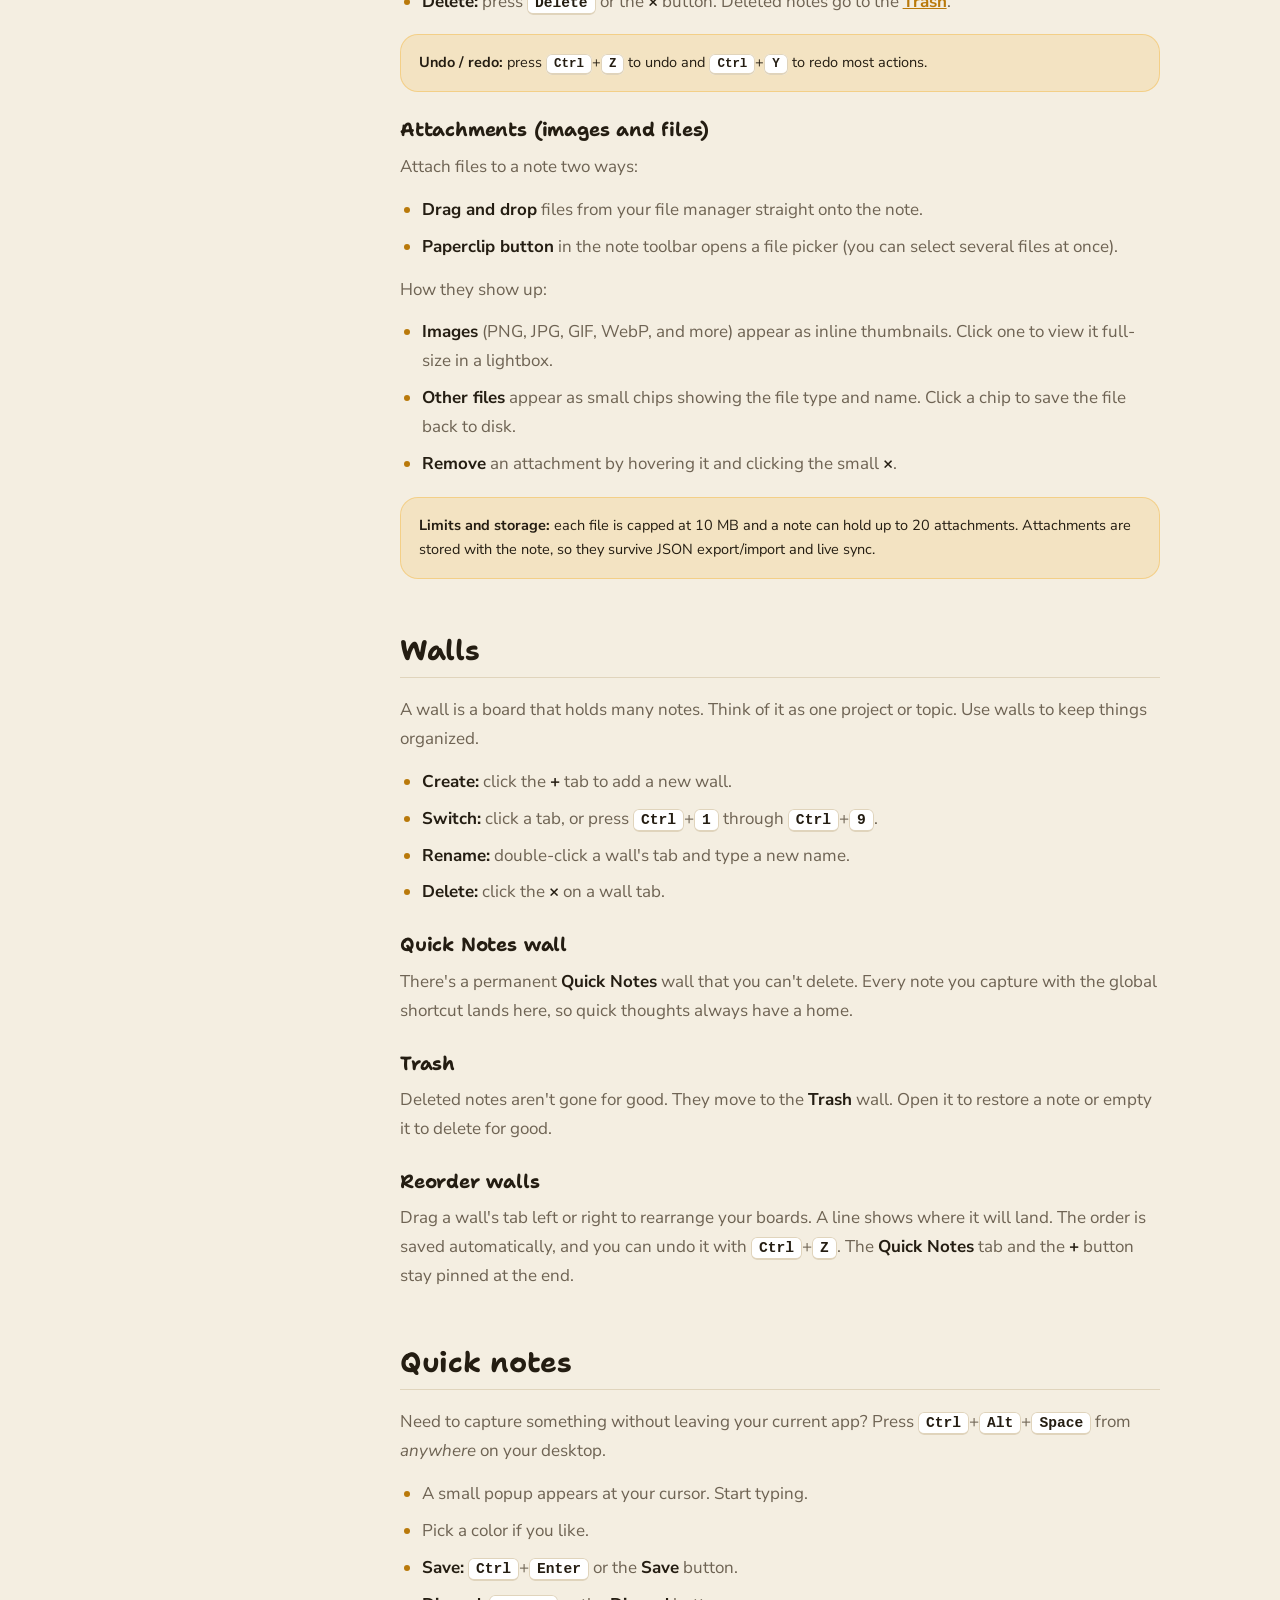
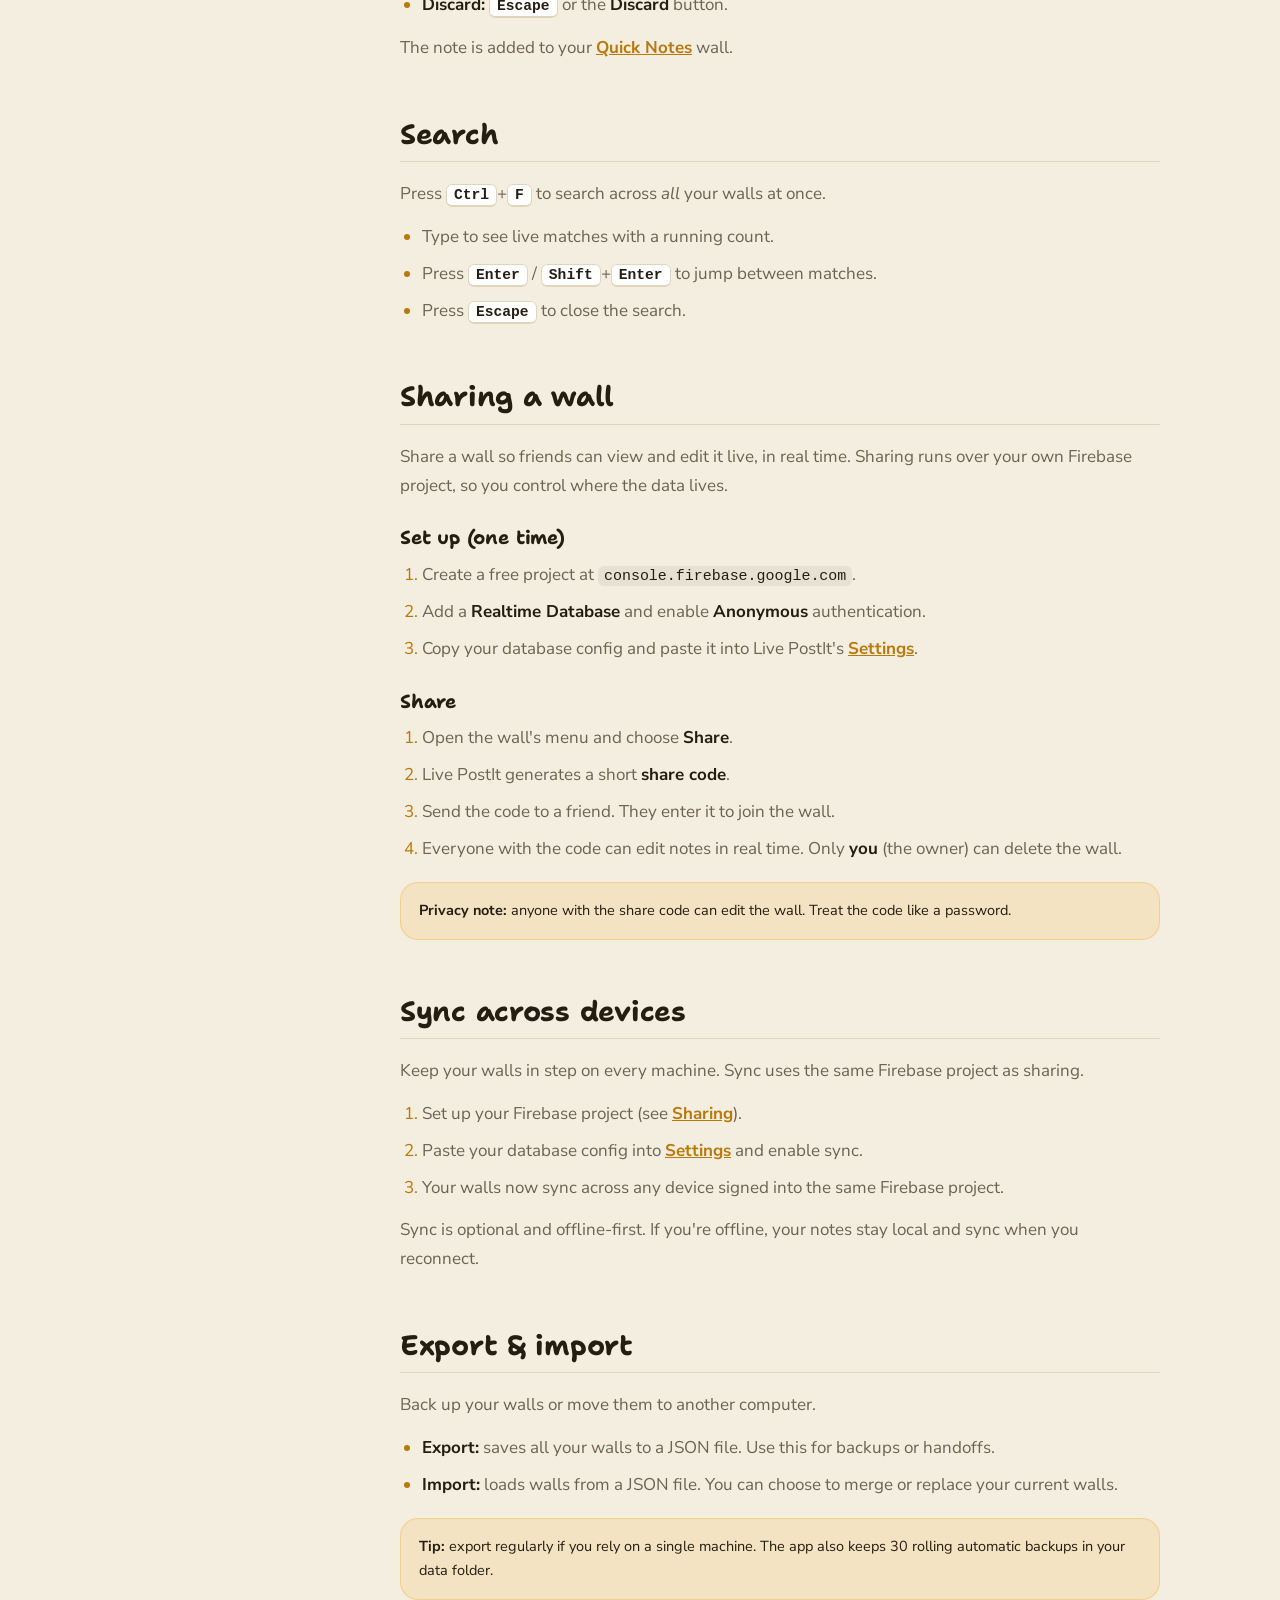
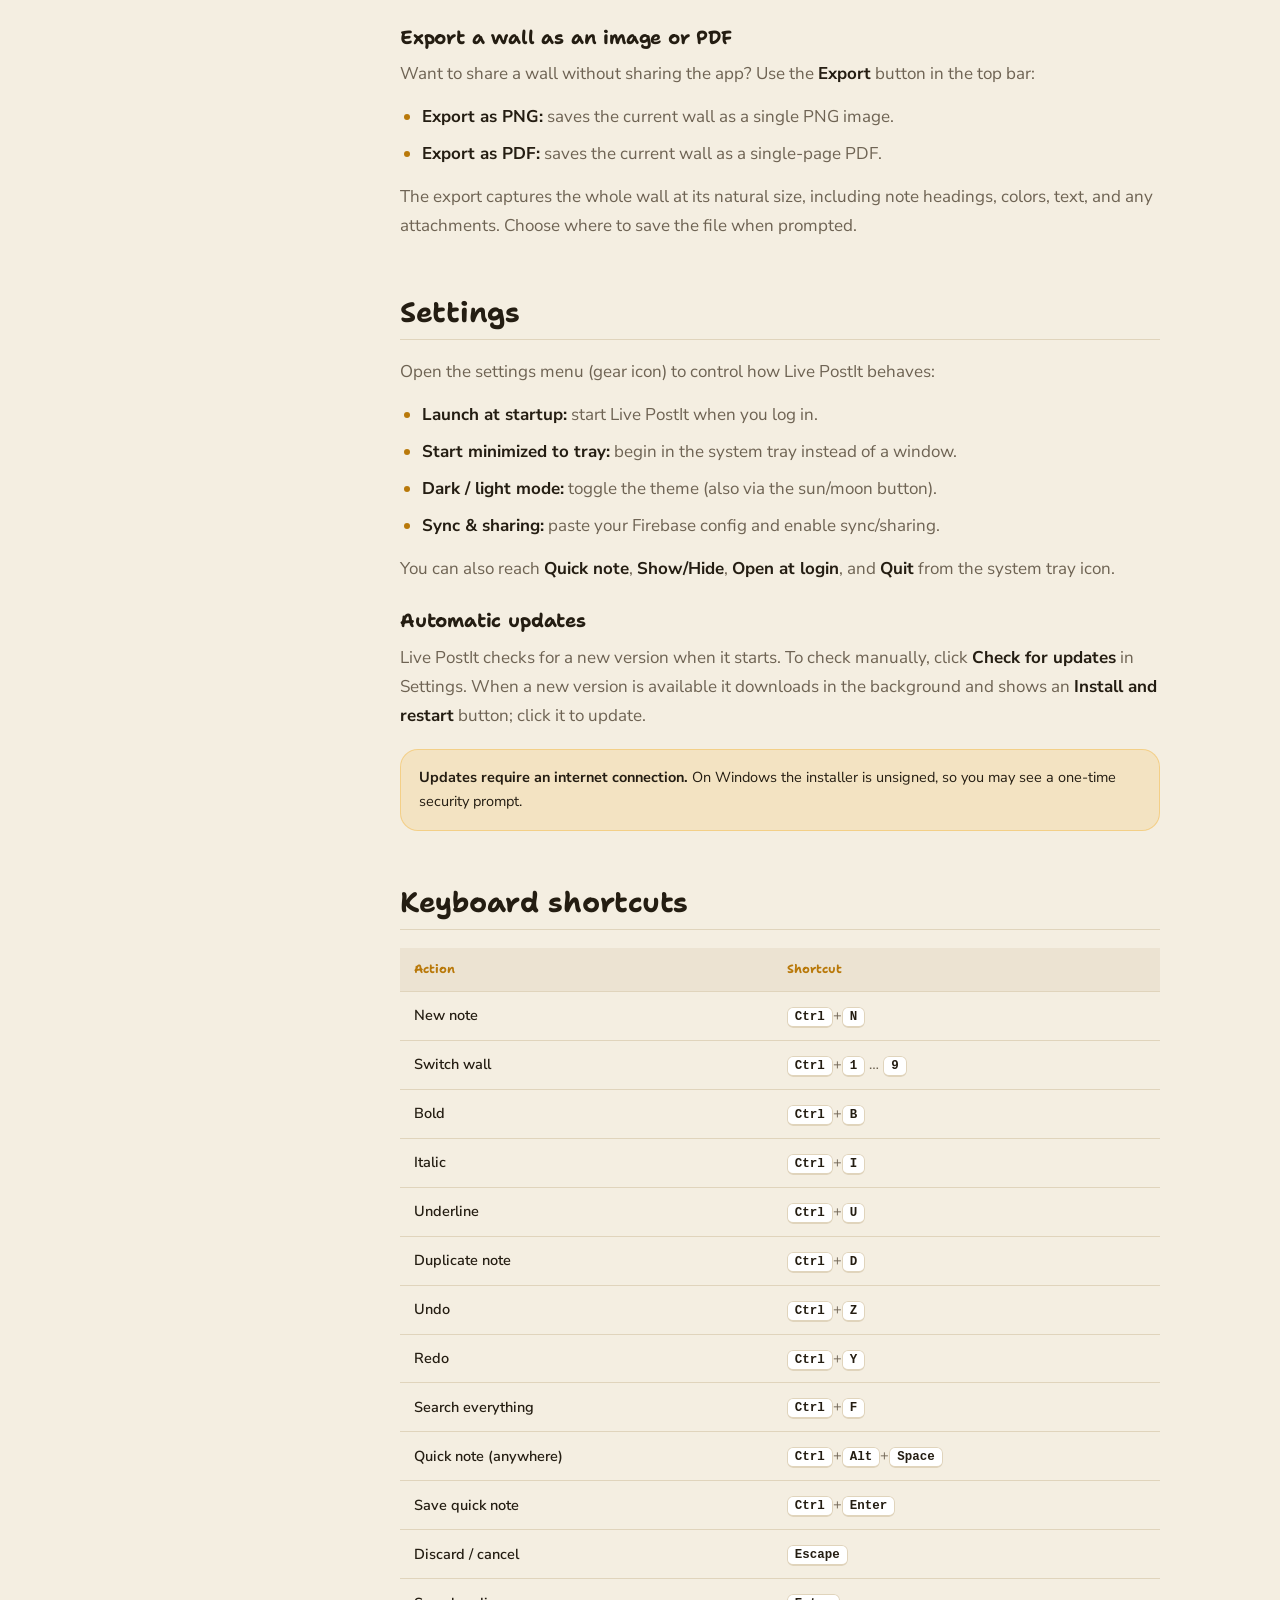
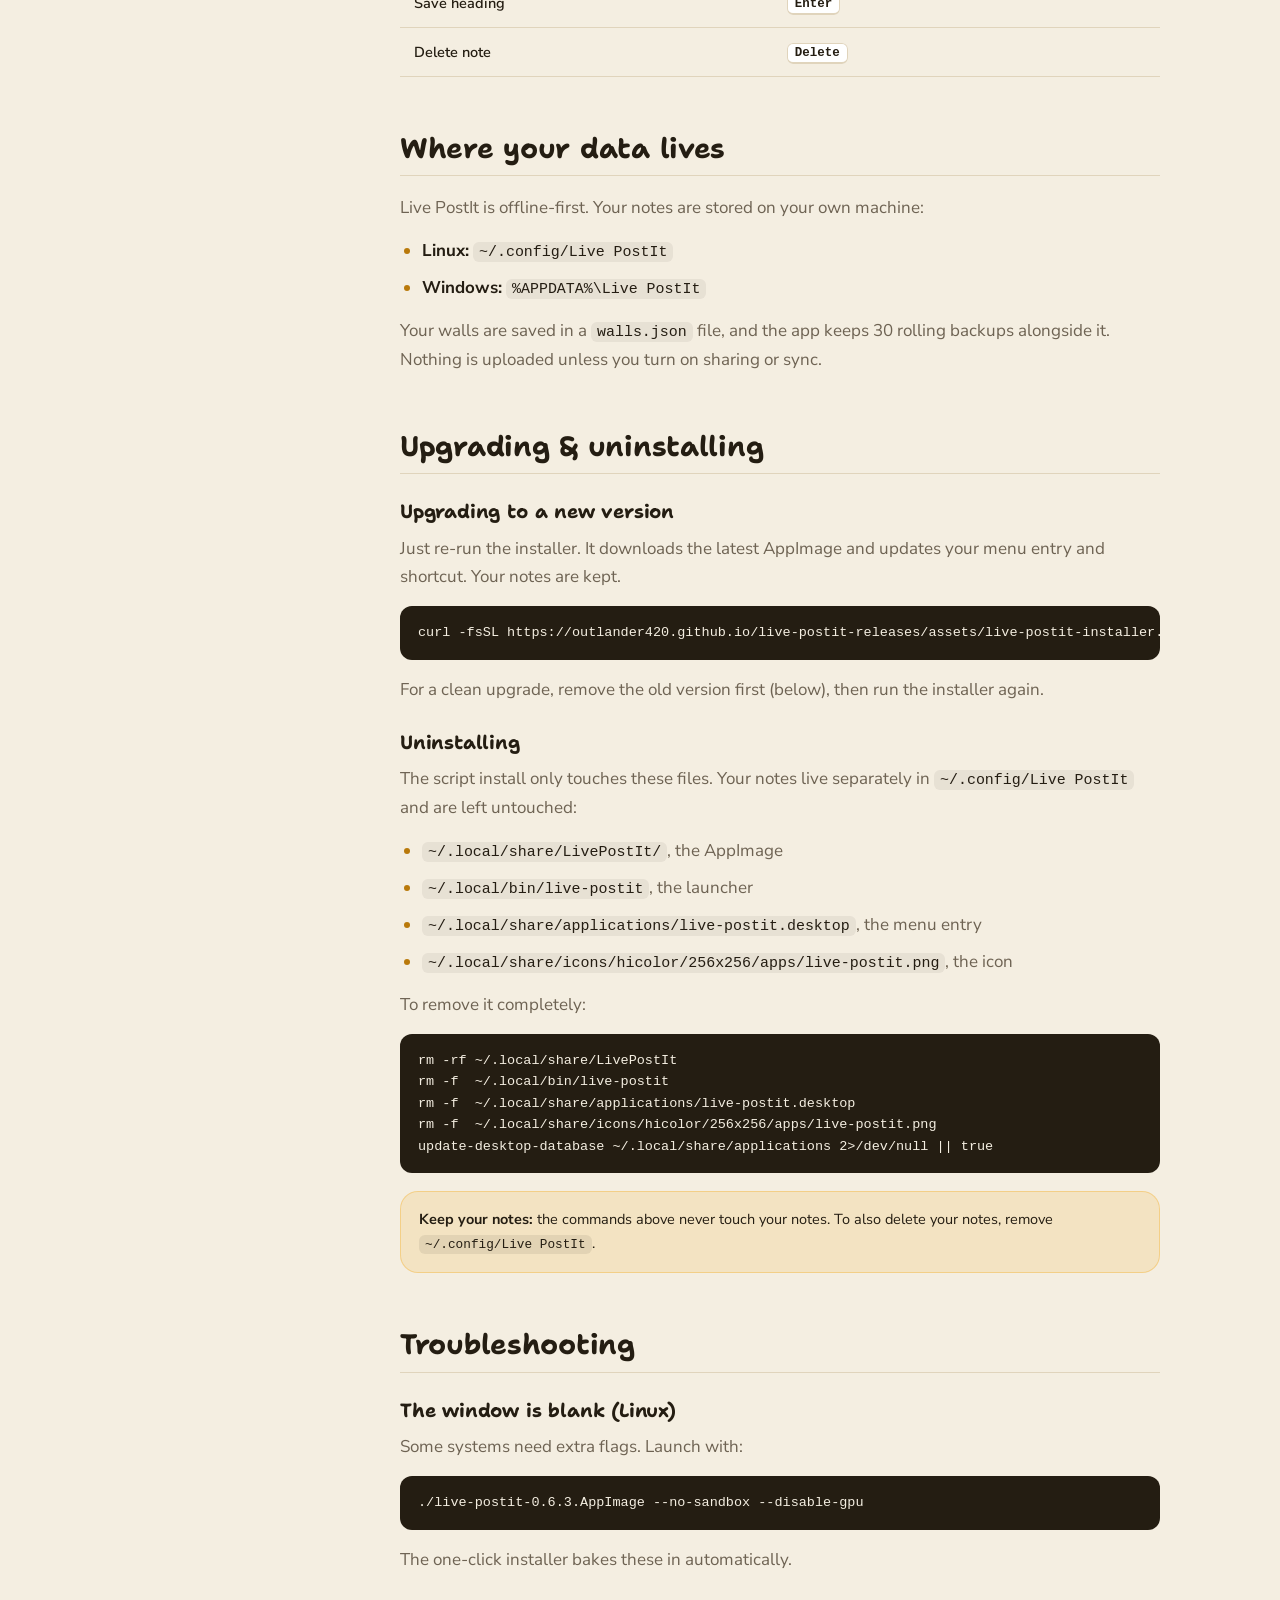
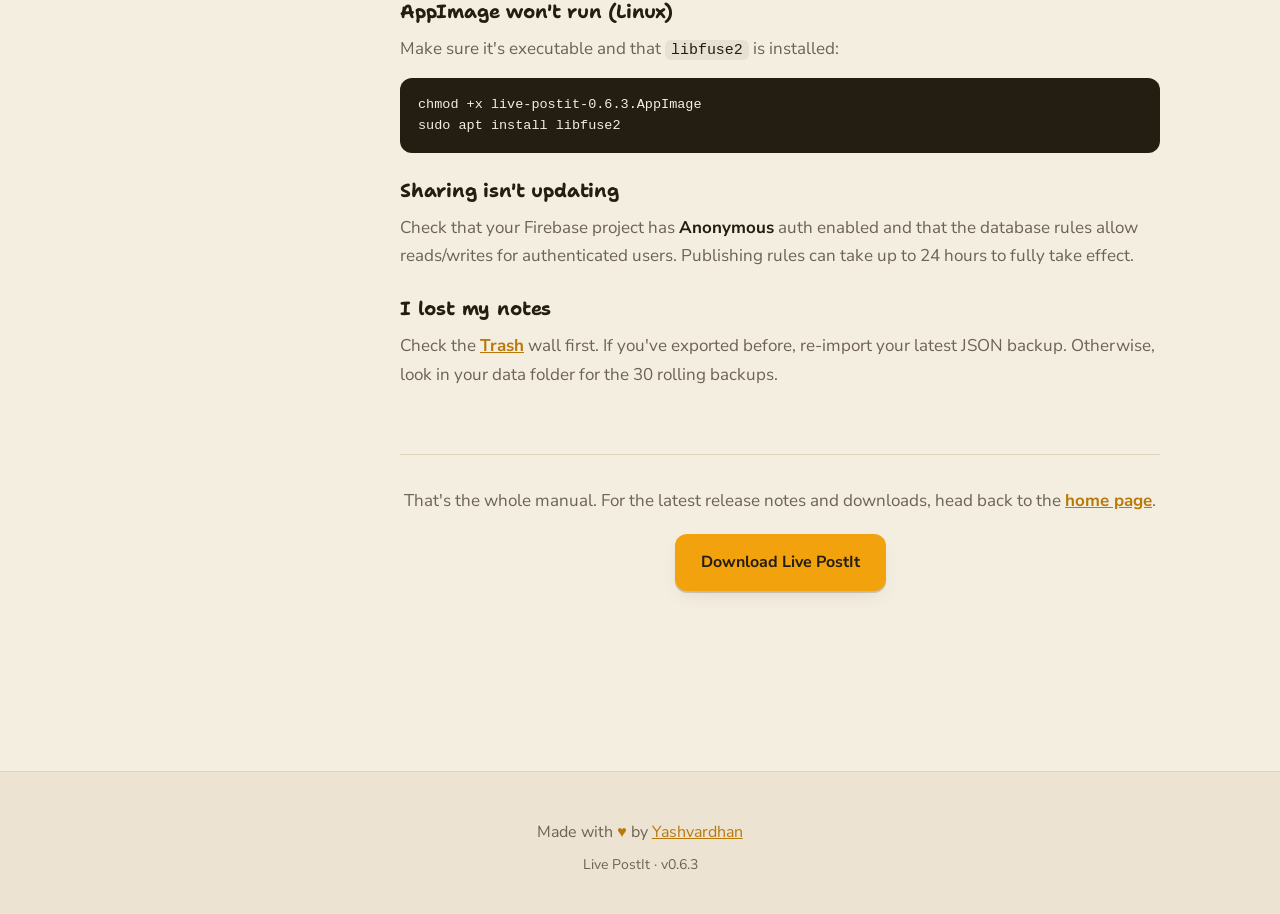
==== commit fcbf9199: "v0.6.3: native Android in-app updates with verified APK download" ====
--- a/manual.html
+++ b/manual.html
@@ -69,7 +69,7 @@
             <li><strong>macOS:</strong> coming soon.</li>
           </ul>
           <div class="callout">
-            <strong>Linux AppImage:</strong> run <code>chmod +x live-postit-0.6.2.AppImage</code> first. If the window is blank, launch with <code>--no-sandbox --disable-gpu</code> (the installer does this for you).
+            <strong>Linux AppImage:</strong> run <code>chmod +x live-postit-0.6.3.AppImage</code> first. If the window is blank, launch with <code>--no-sandbox --disable-gpu</code> (the installer does this for you).
           </div>
 
           <h3>Make your first note</h3>
@@ -308,12 +308,12 @@
           <h2>Troubleshooting</h2>
           <h3>The window is blank (Linux)</h3>
           <p>Some systems need extra flags. Launch with:</p>
-          <pre>./live-postit-0.6.2.AppImage --no-sandbox --disable-gpu</pre>
+          <pre>./live-postit-0.6.3.AppImage --no-sandbox --disable-gpu</pre>
           <p>The one-click installer bakes these in automatically.</p>
 
           <h3>AppImage won't run (Linux)</h3>
           <p>Make sure it's executable and that <code>libfuse2</code> is installed:</p>
-          <pre>chmod +x live-postit-0.6.2.AppImage
+          <pre>chmod +x live-postit-0.6.3.AppImage
 sudo apt install libfuse2</pre>
 
           <h3>Sharing isn't updating</h3>
@@ -336,7 +336,7 @@
           Made with <span class="heart">&hearts;</span> by
           <a href="https://github.com/outlander420" target="_blank" rel="noopener">Yashvardhan</a>
         </p>
-        <p>Live PostIt &middot; v0.6.2</p>
+        <p>Live PostIt &middot; v0.6.3</p>
       </div>
     </footer>
 
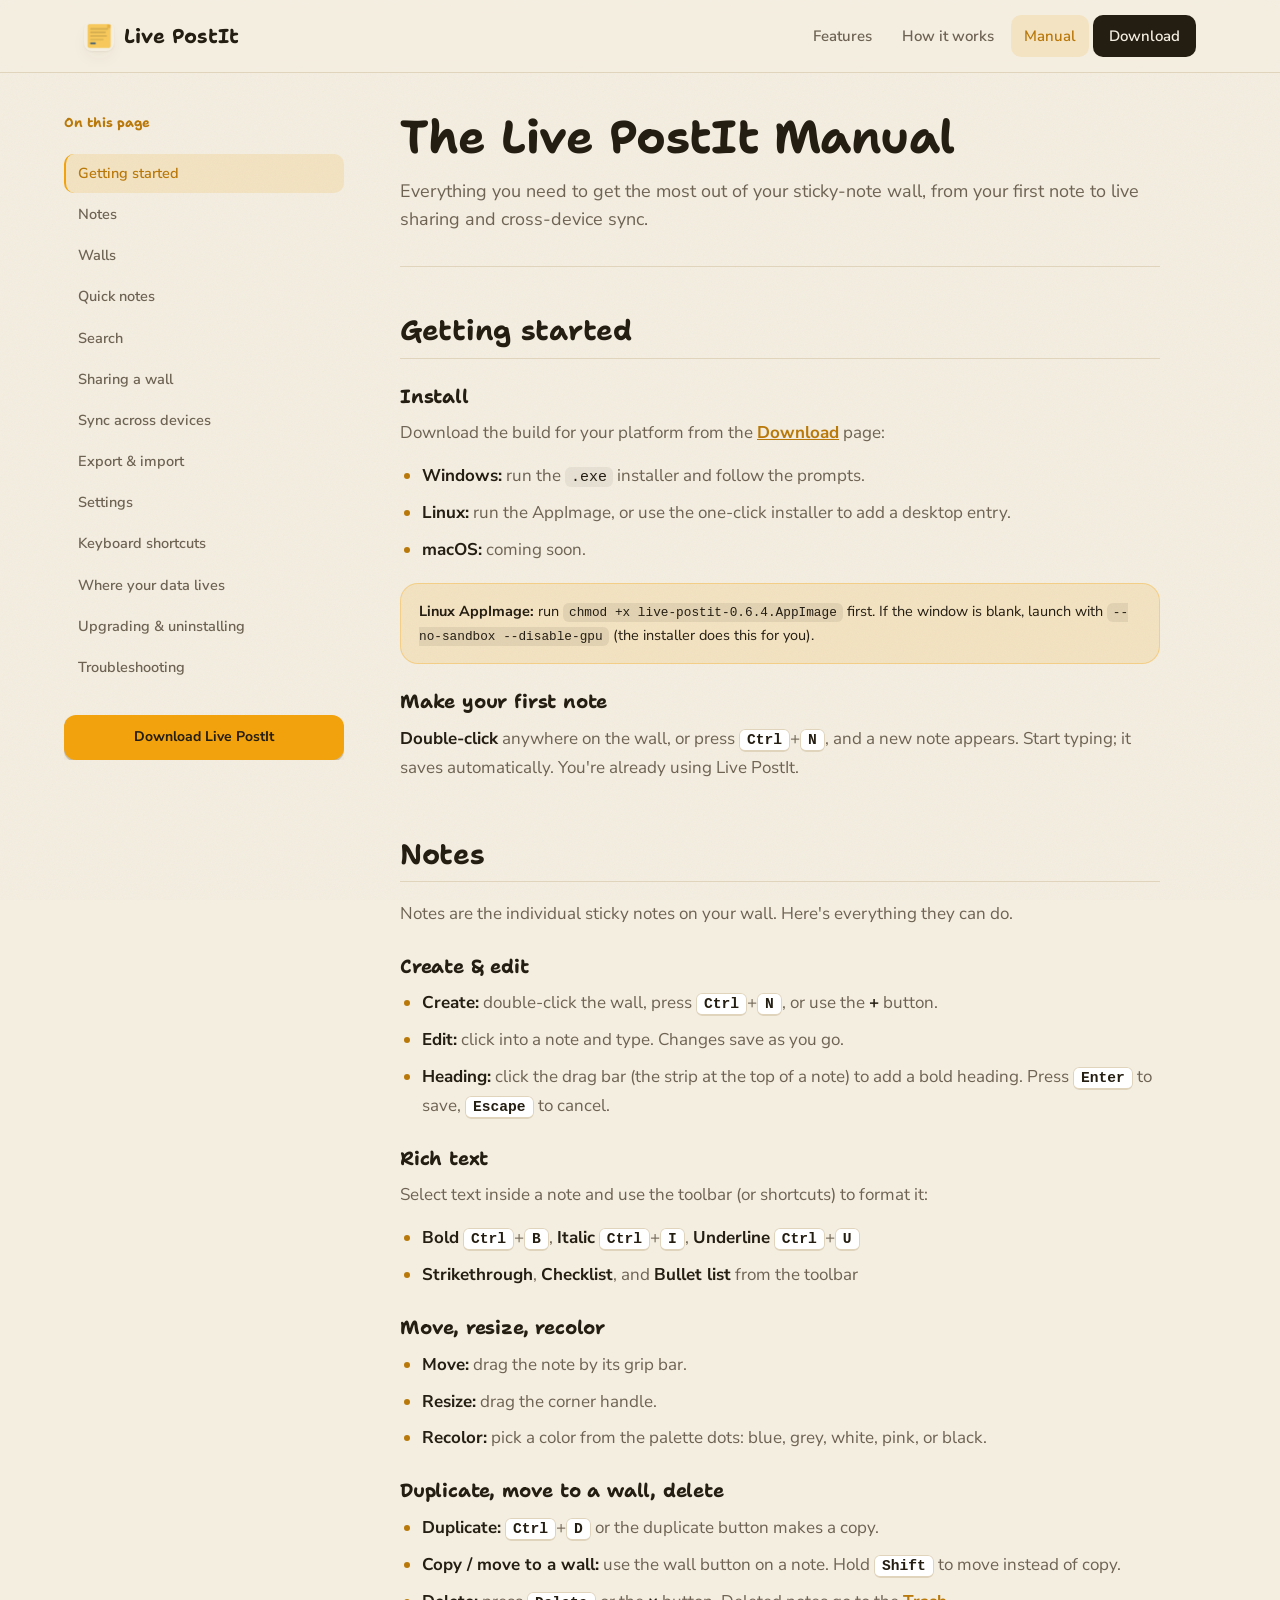
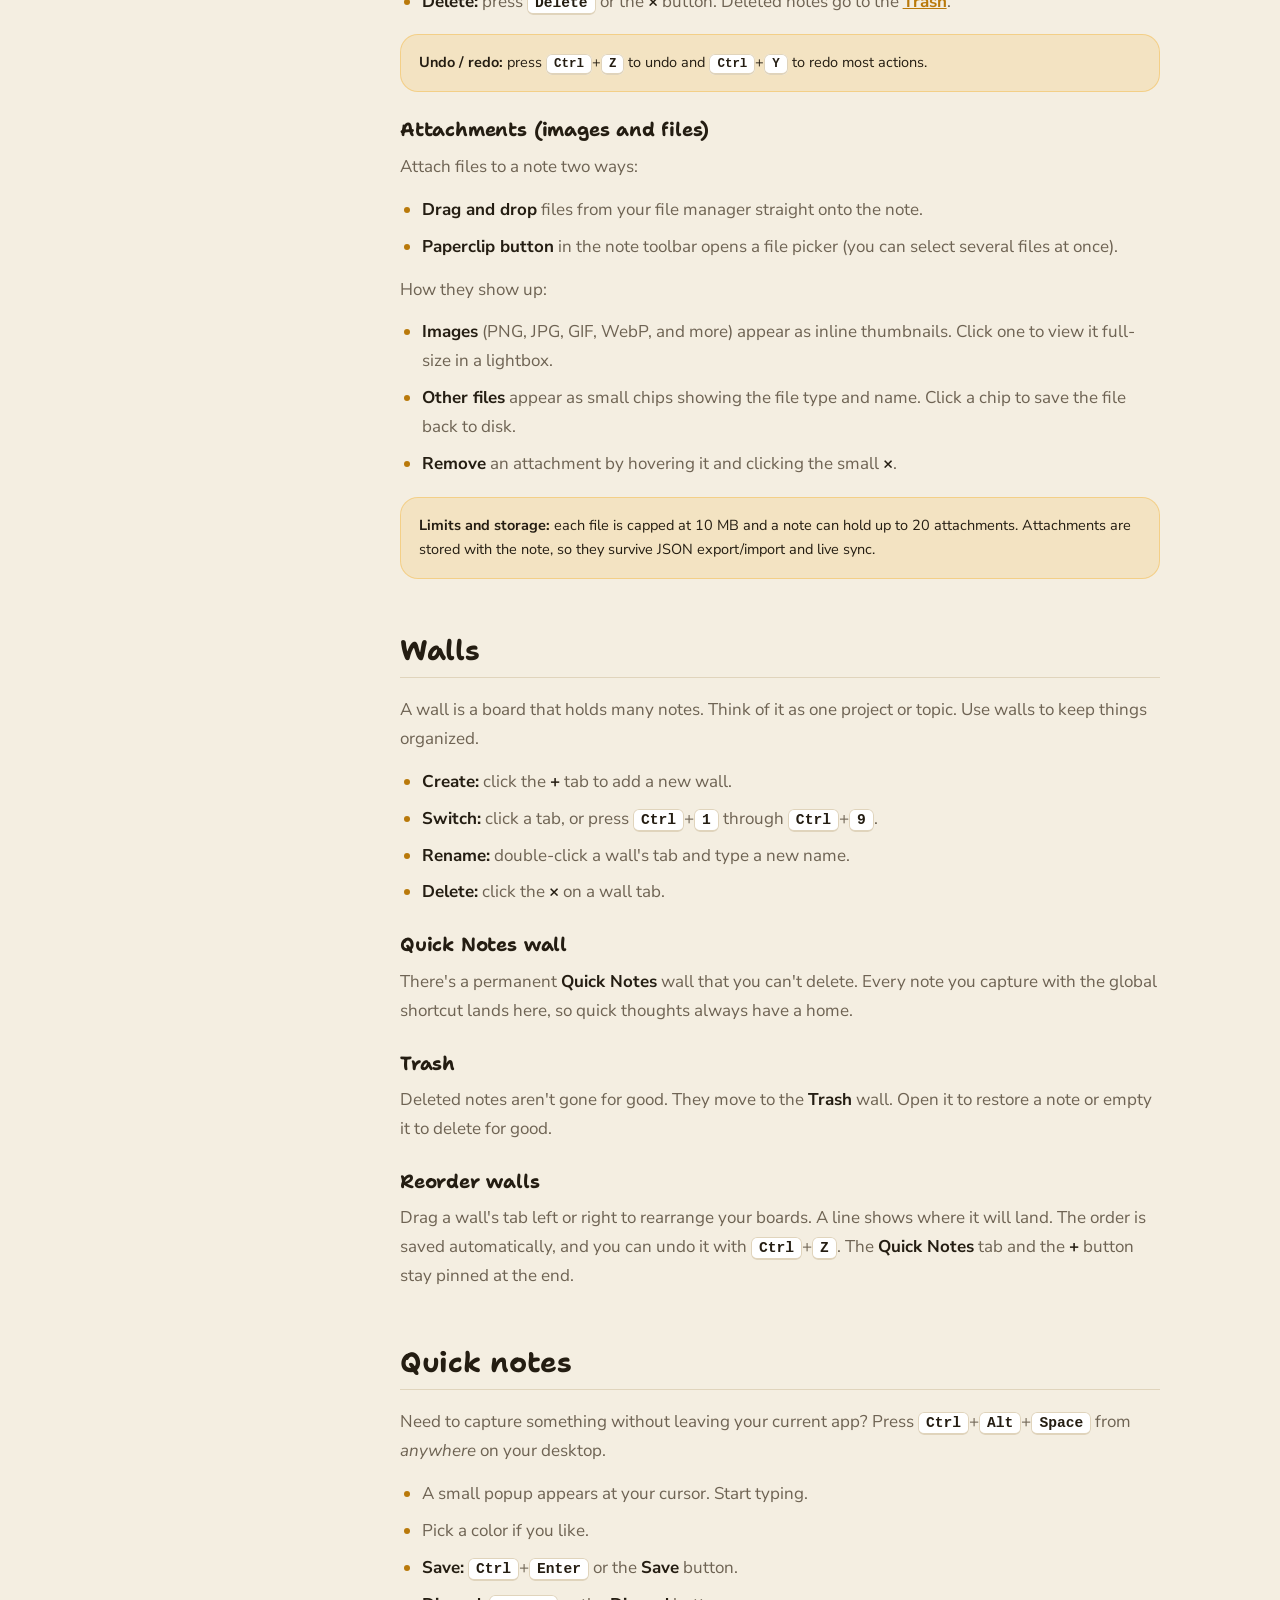
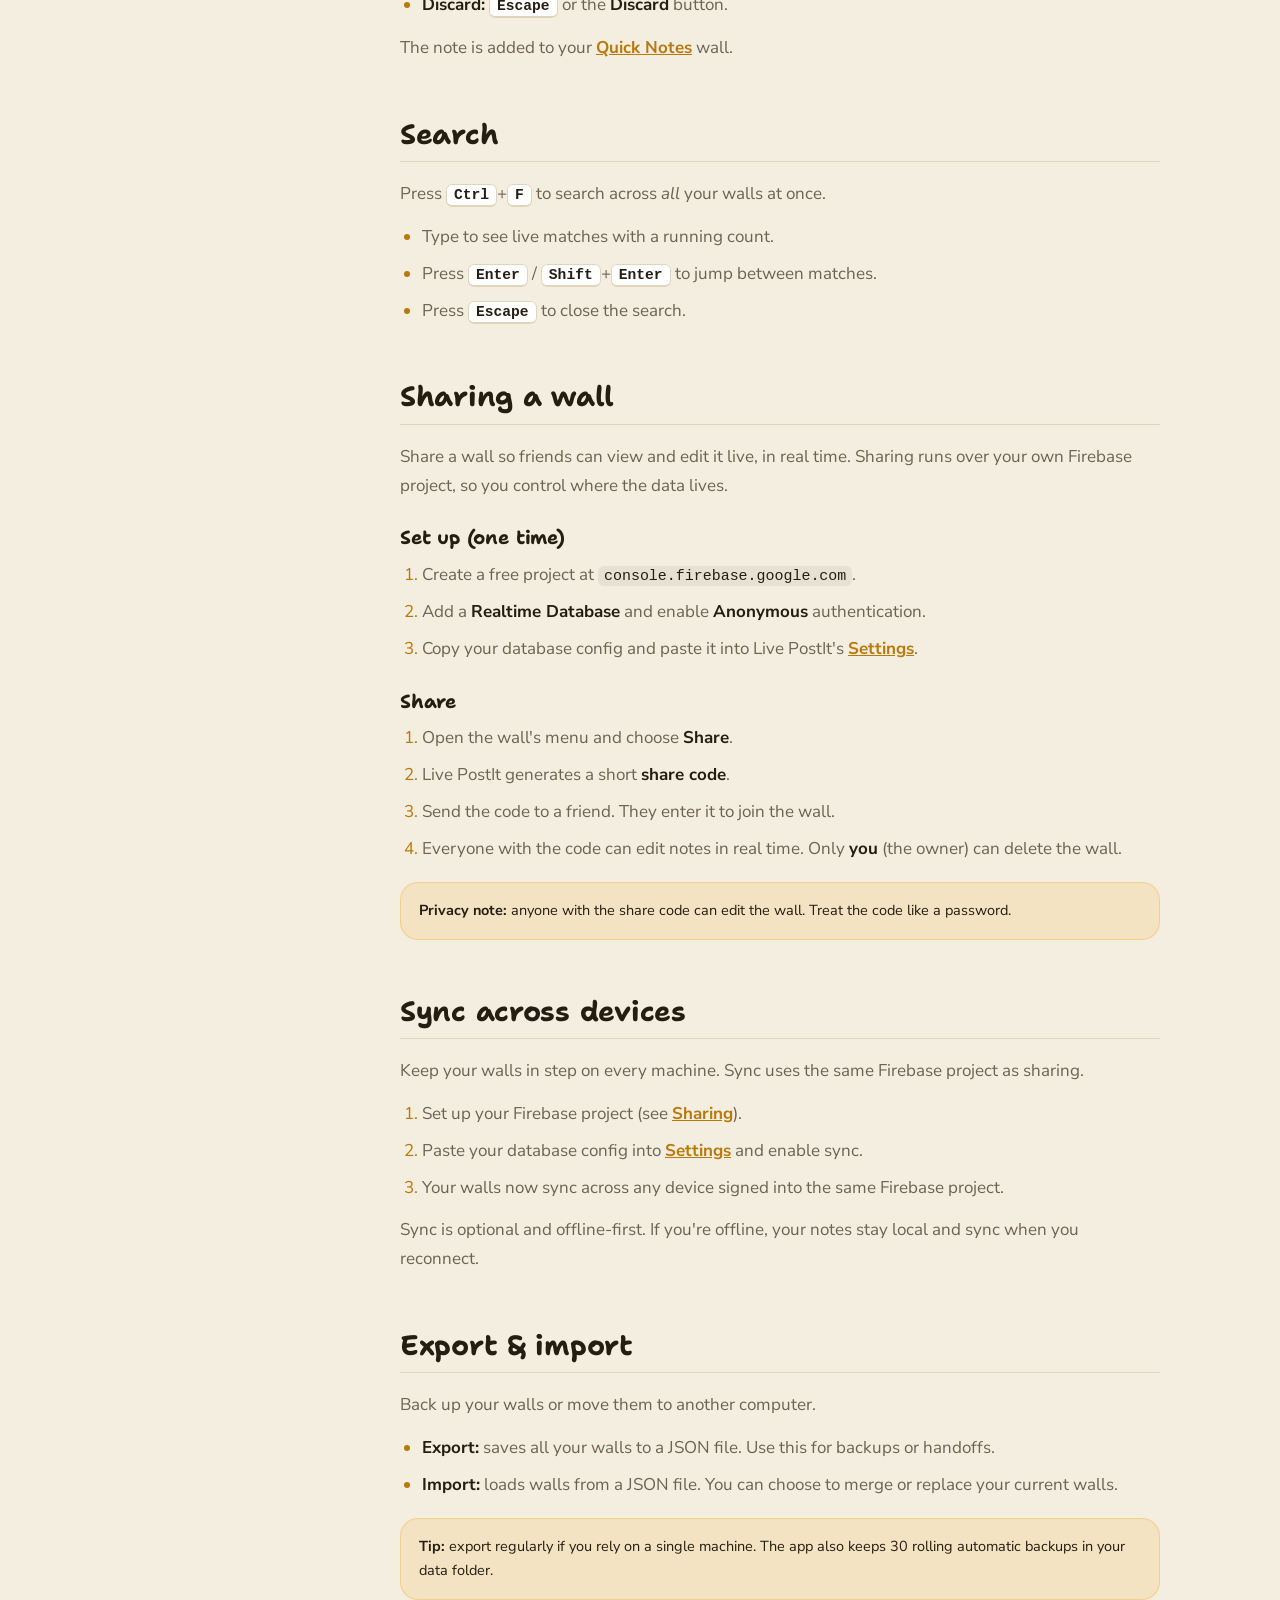
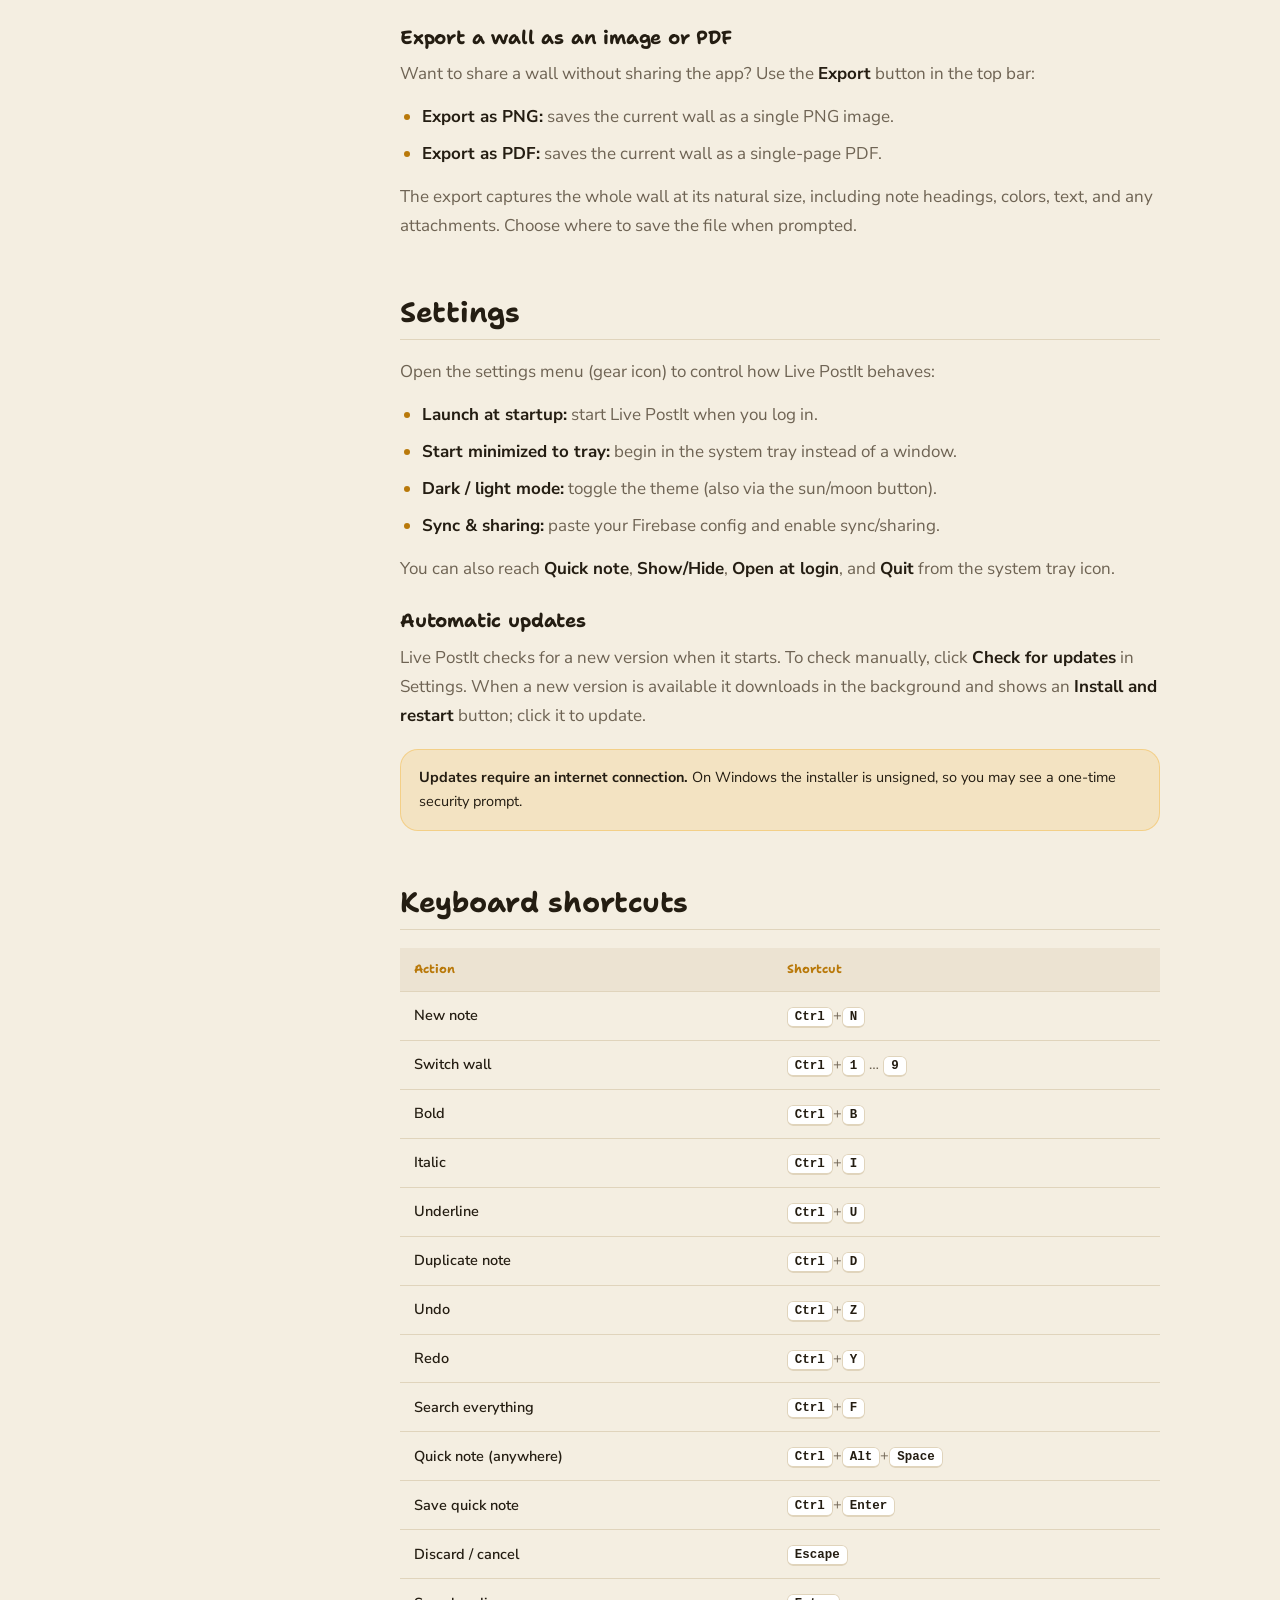
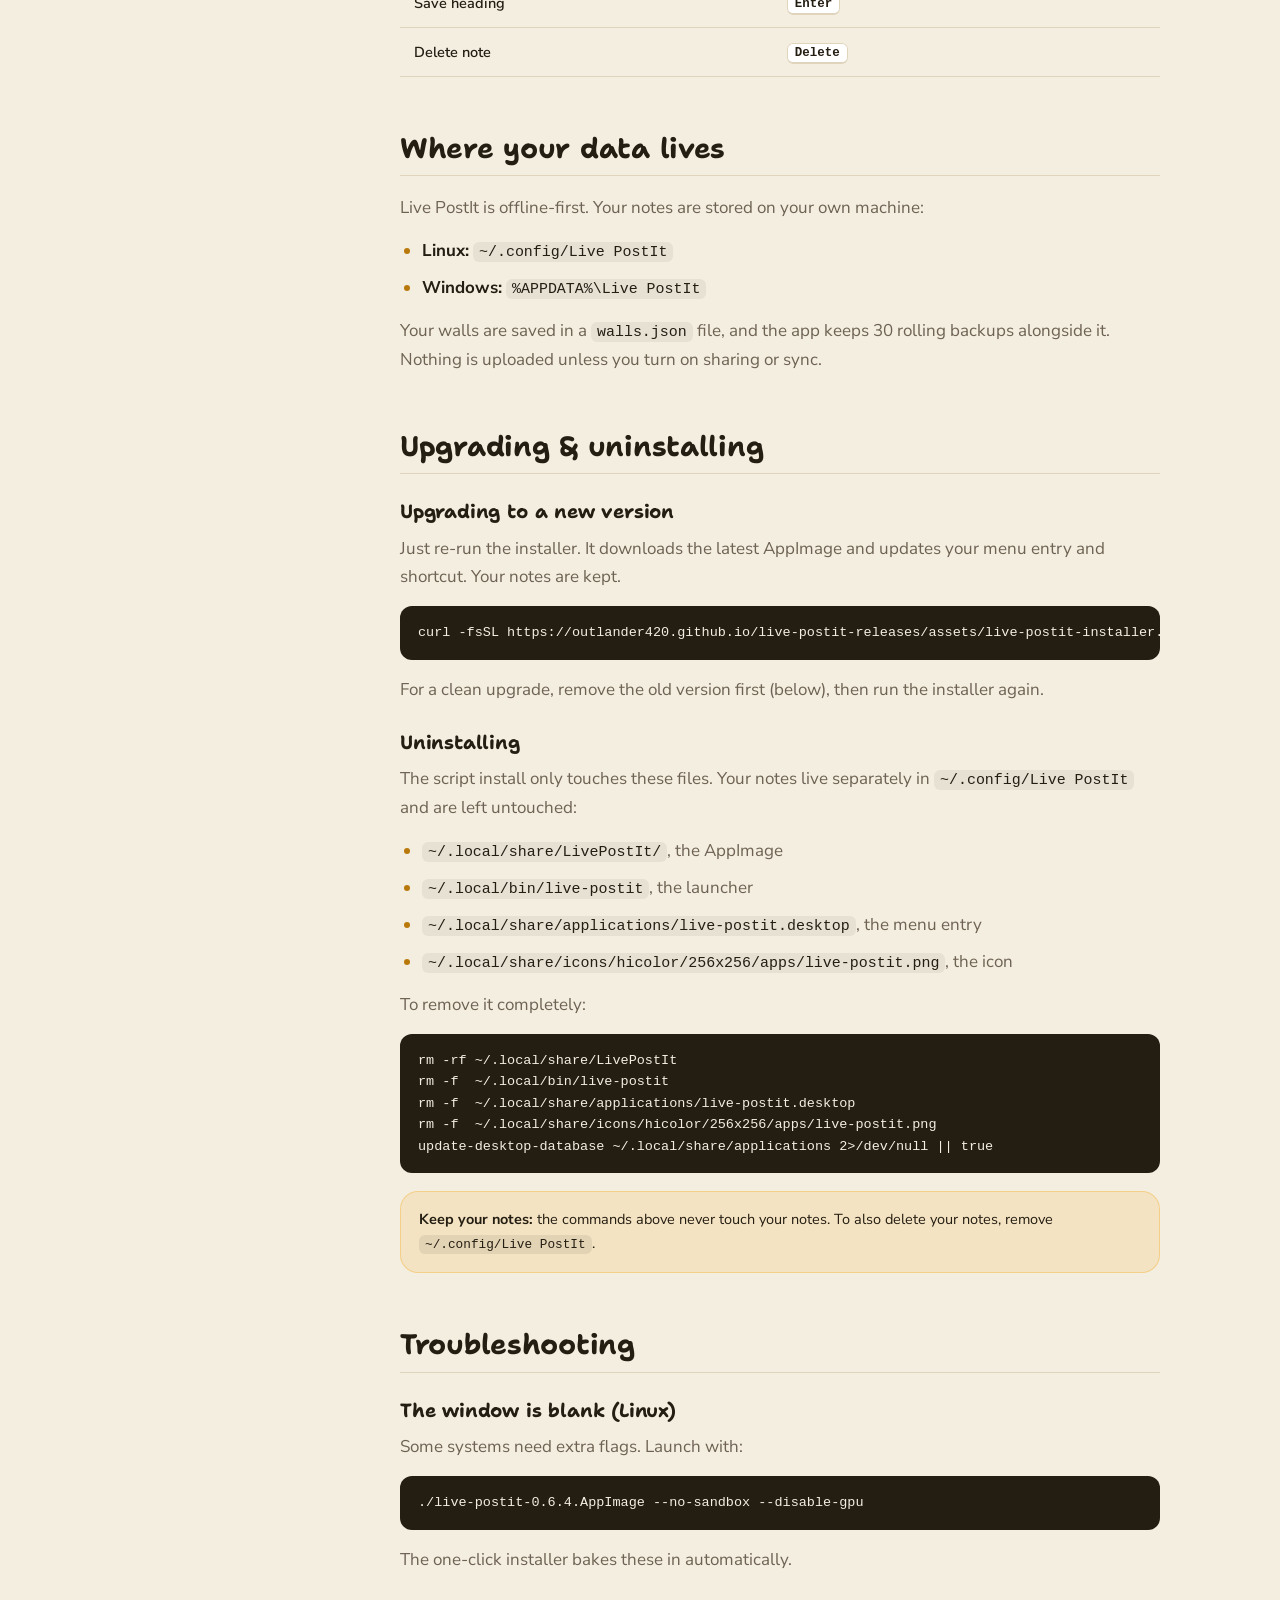
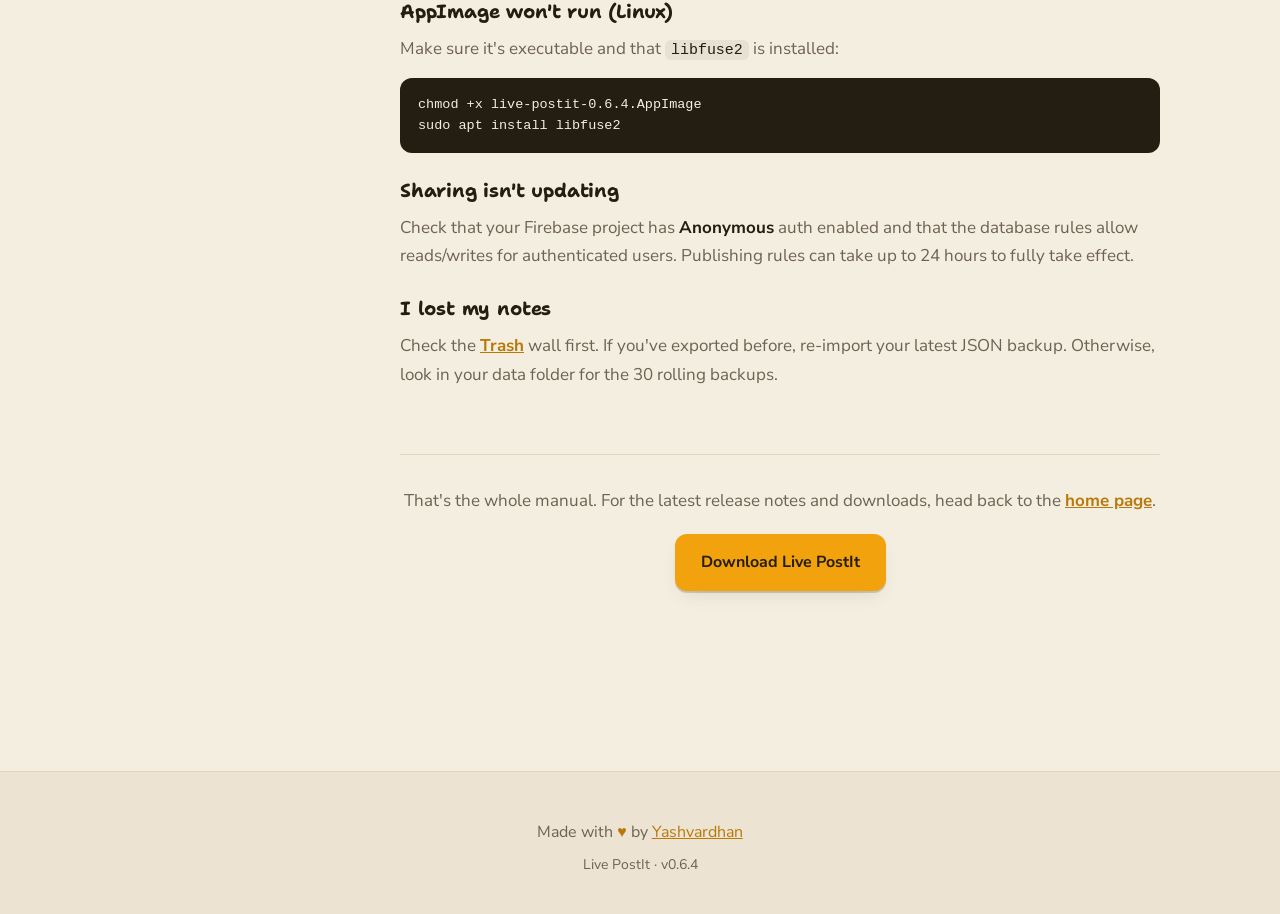
==== commit fa7ee168: "v0.6.4: native-feeling Android UI (drawer + bottom nav + note stream)" ====
--- a/manual.html
+++ b/manual.html
@@ -69,7 +69,7 @@
             <li><strong>macOS:</strong> coming soon.</li>
           </ul>
           <div class="callout">
-            <strong>Linux AppImage:</strong> run <code>chmod +x live-postit-0.6.3.AppImage</code> first. If the window is blank, launch with <code>--no-sandbox --disable-gpu</code> (the installer does this for you).
+            <strong>Linux AppImage:</strong> run <code>chmod +x live-postit-0.6.4.AppImage</code> first. If the window is blank, launch with <code>--no-sandbox --disable-gpu</code> (the installer does this for you).
           </div>
 
           <h3>Make your first note</h3>
@@ -308,12 +308,12 @@
           <h2>Troubleshooting</h2>
           <h3>The window is blank (Linux)</h3>
           <p>Some systems need extra flags. Launch with:</p>
-          <pre>./live-postit-0.6.3.AppImage --no-sandbox --disable-gpu</pre>
+          <pre>./live-postit-0.6.4.AppImage --no-sandbox --disable-gpu</pre>
           <p>The one-click installer bakes these in automatically.</p>
 
           <h3>AppImage won't run (Linux)</h3>
           <p>Make sure it's executable and that <code>libfuse2</code> is installed:</p>
-          <pre>chmod +x live-postit-0.6.3.AppImage
+          <pre>chmod +x live-postit-0.6.4.AppImage
 sudo apt install libfuse2</pre>
 
           <h3>Sharing isn't updating</h3>
@@ -336,7 +336,7 @@
           Made with <span class="heart">&hearts;</span> by
           <a href="https://github.com/outlander420" target="_blank" rel="noopener">Yashvardhan</a>
         </p>
-        <p>Live PostIt &middot; v0.6.3</p>
+        <p>Live PostIt &middot; v0.6.4</p>
       </div>
     </footer>
 
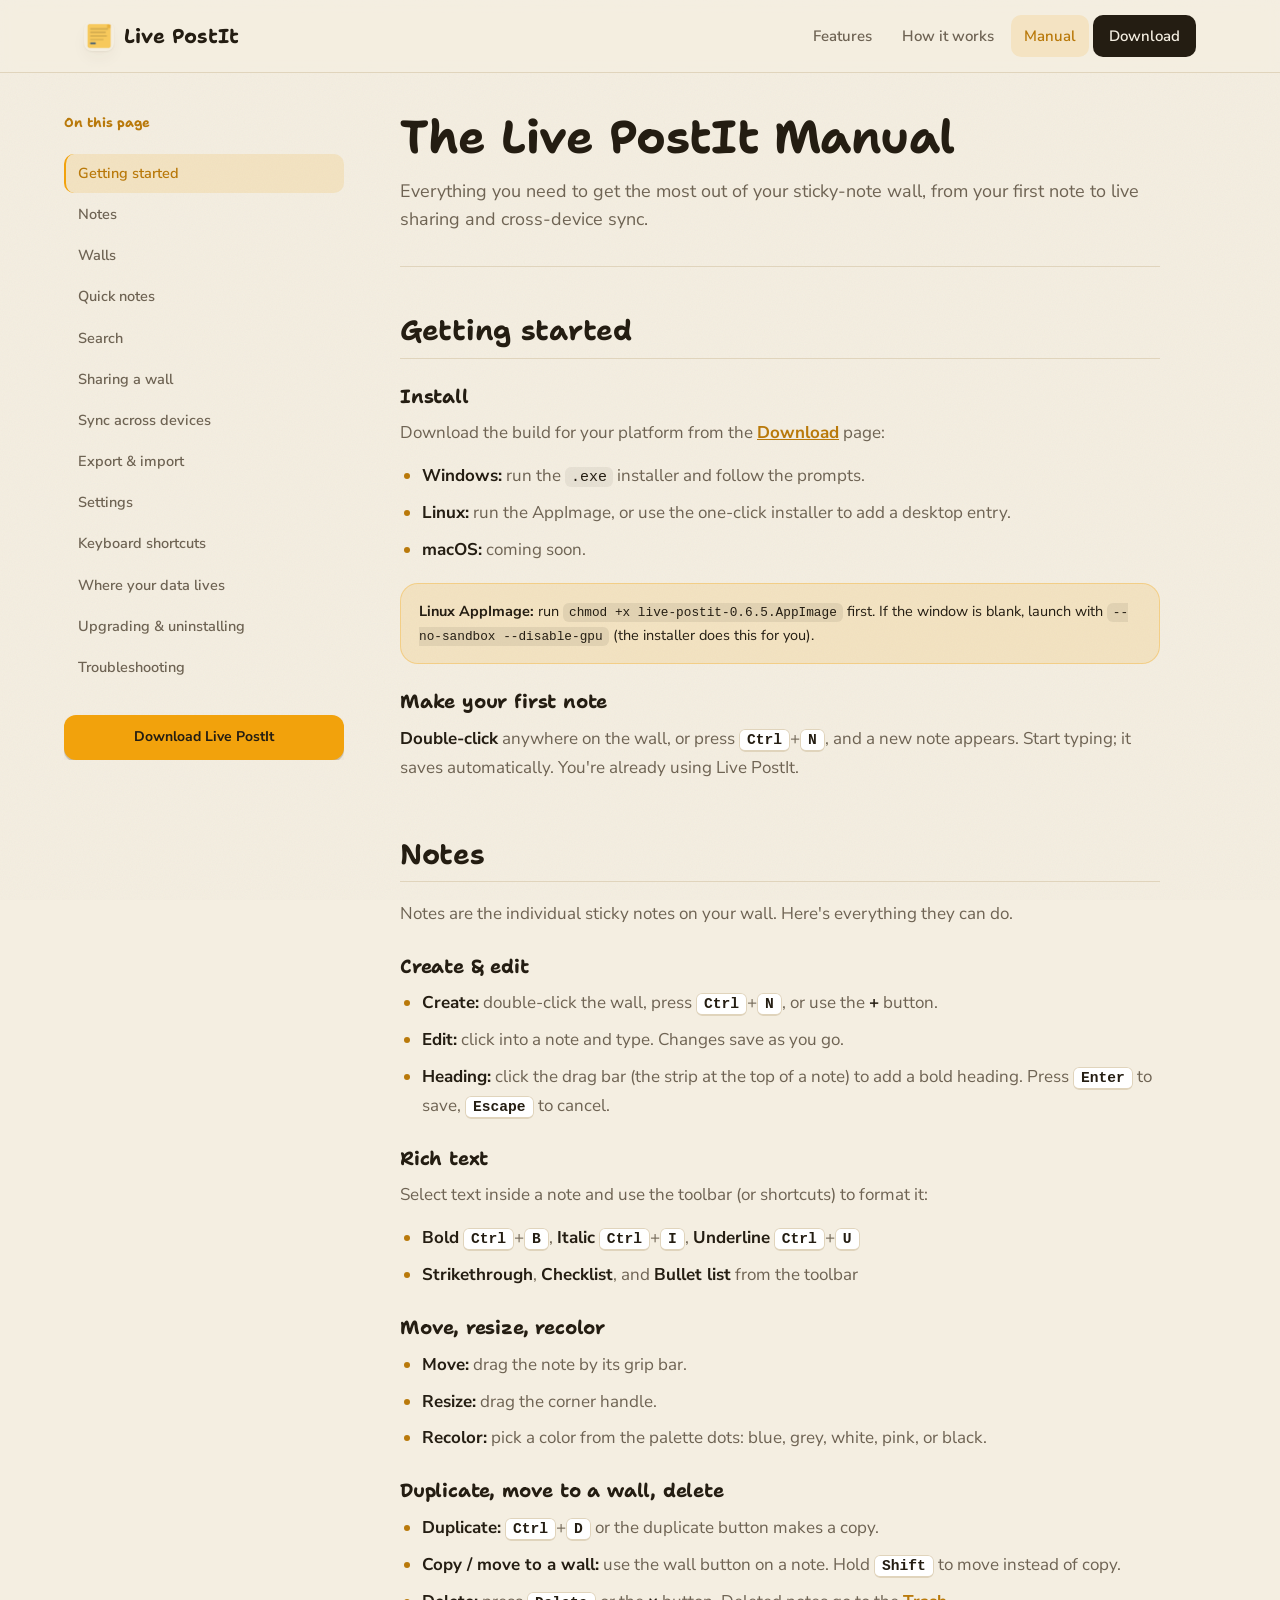
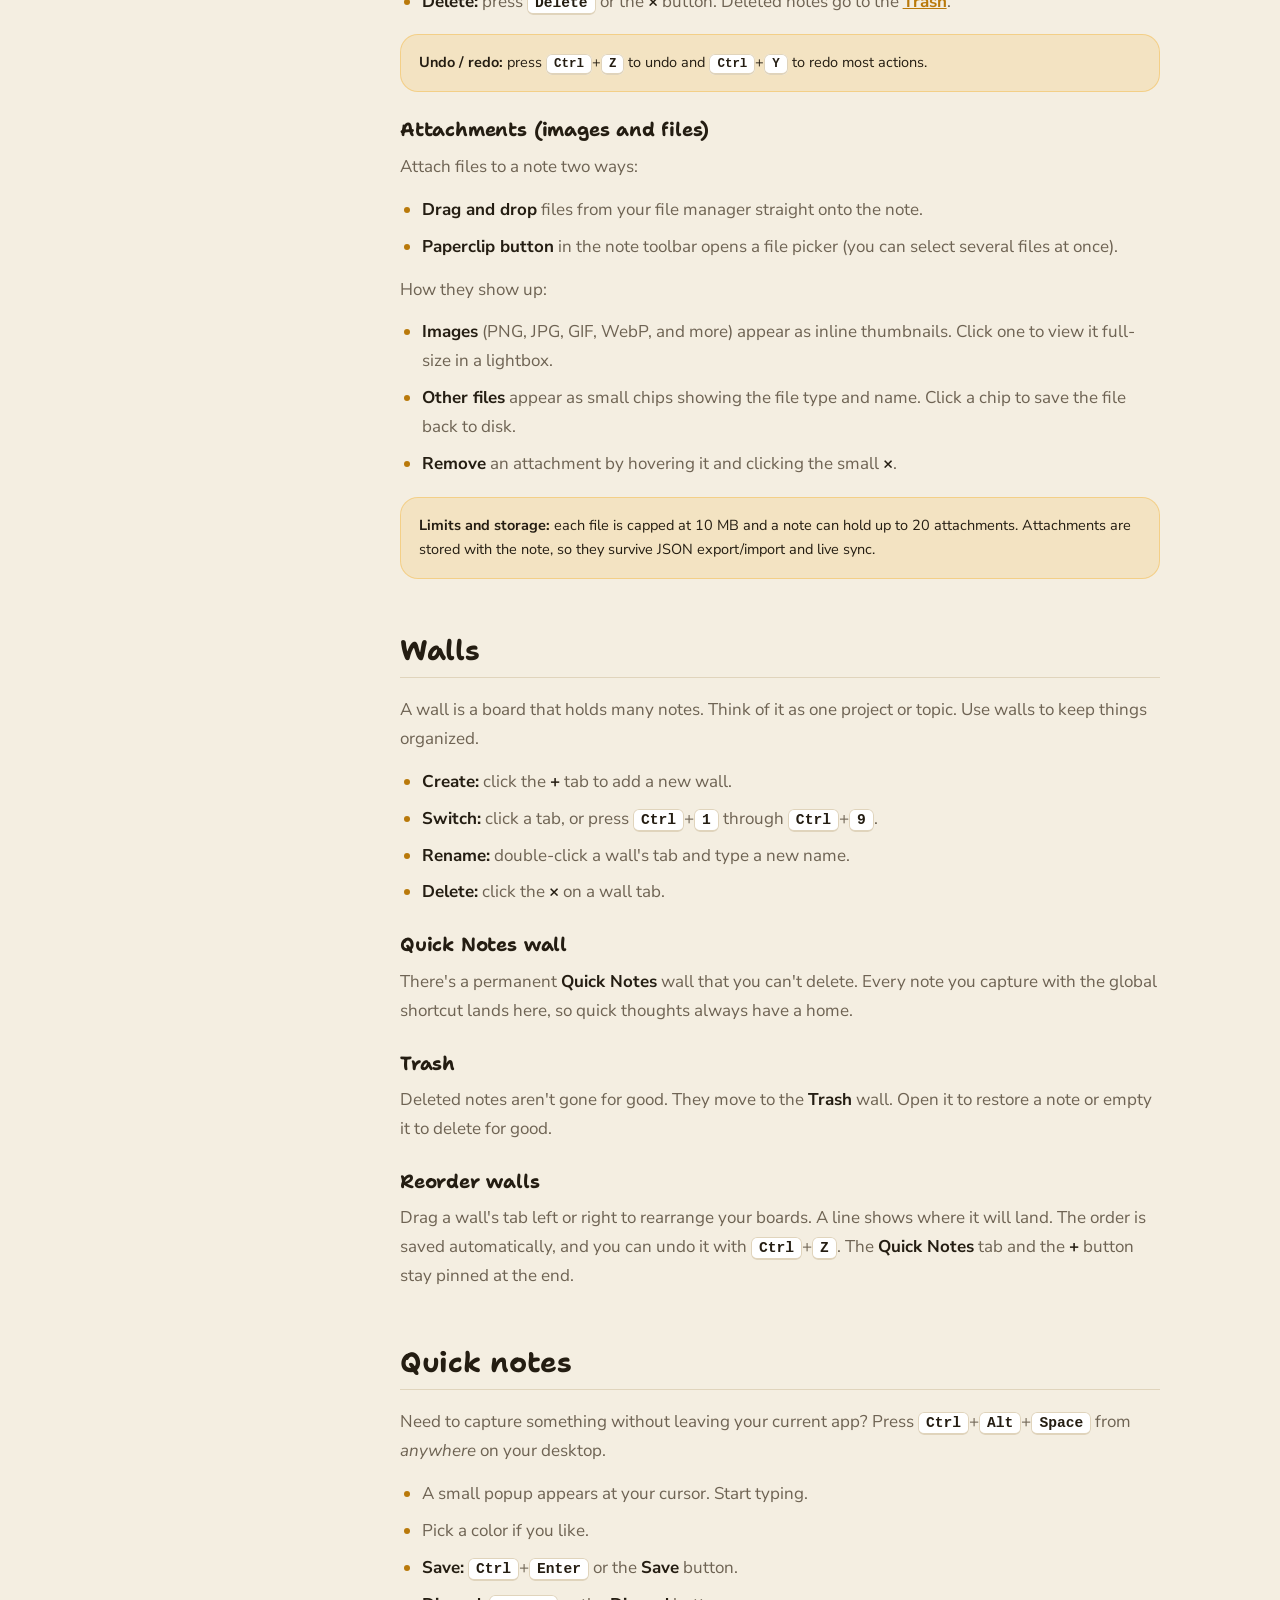
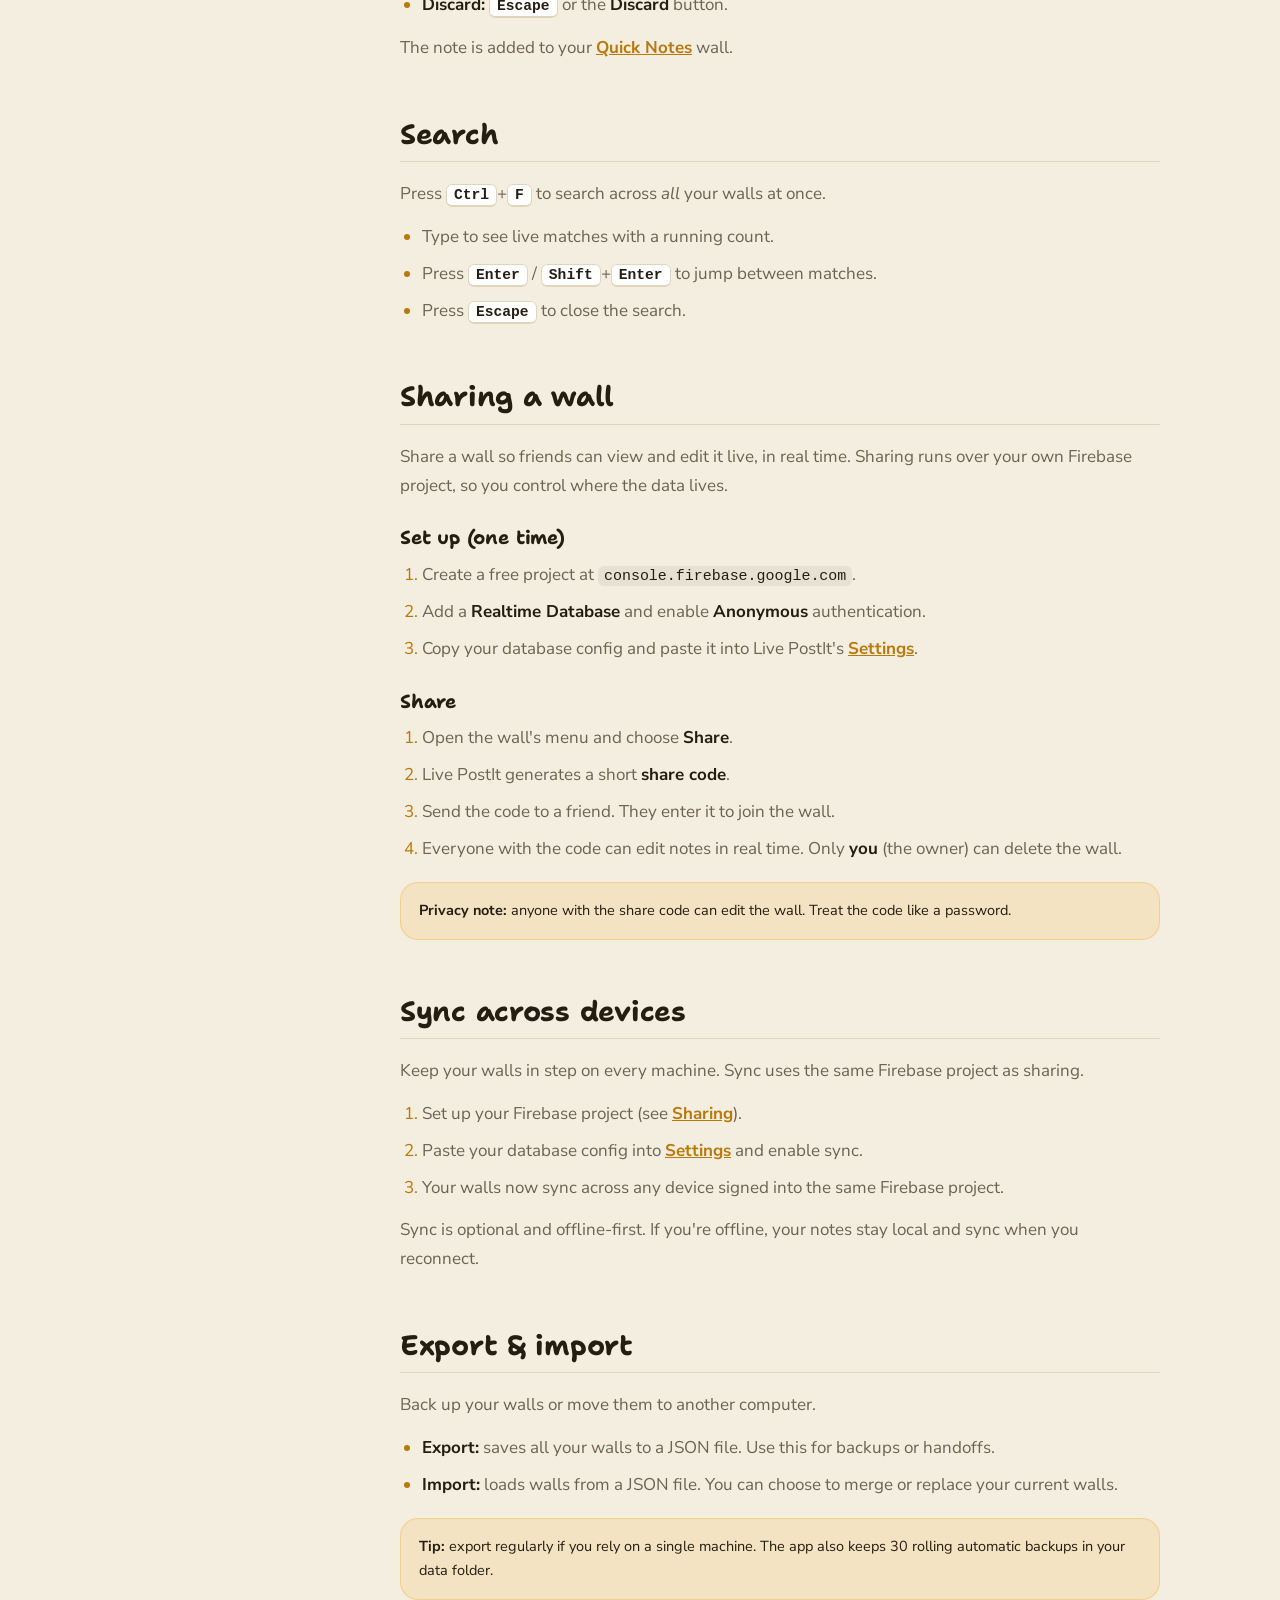
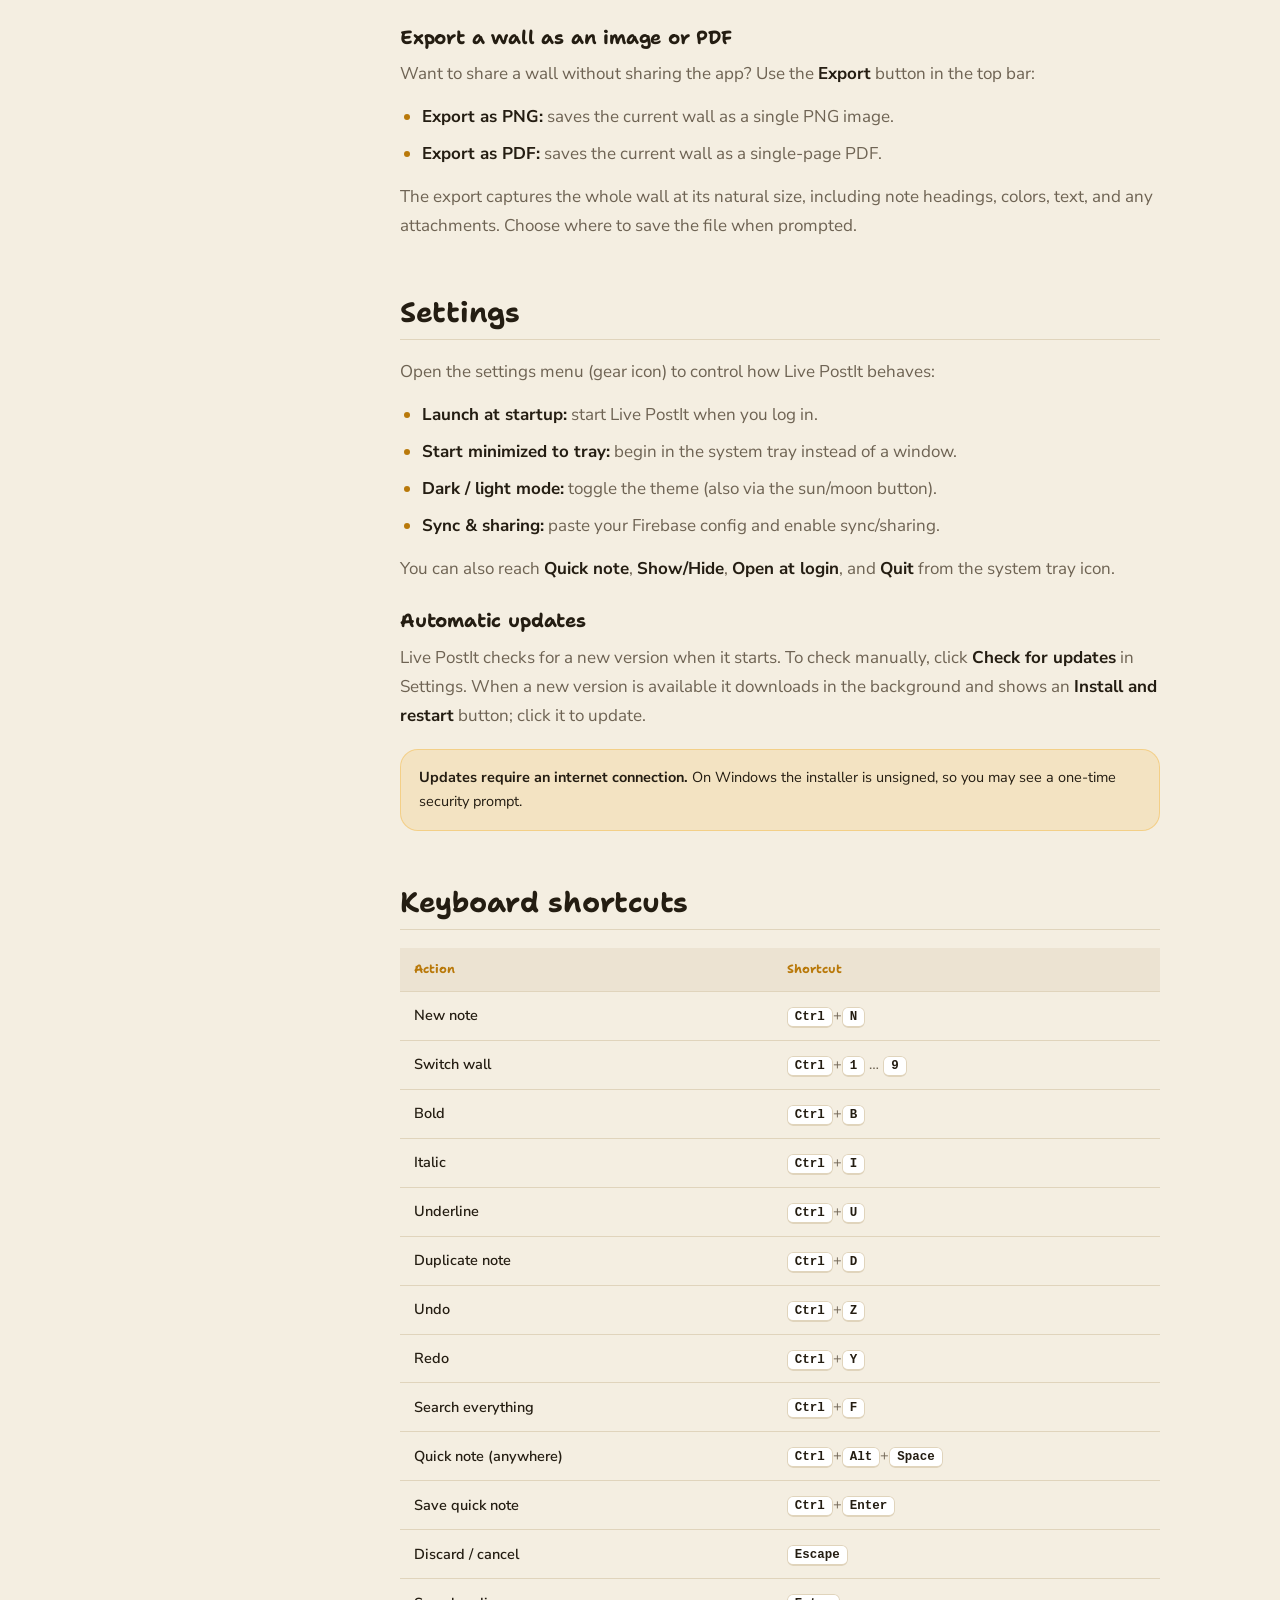
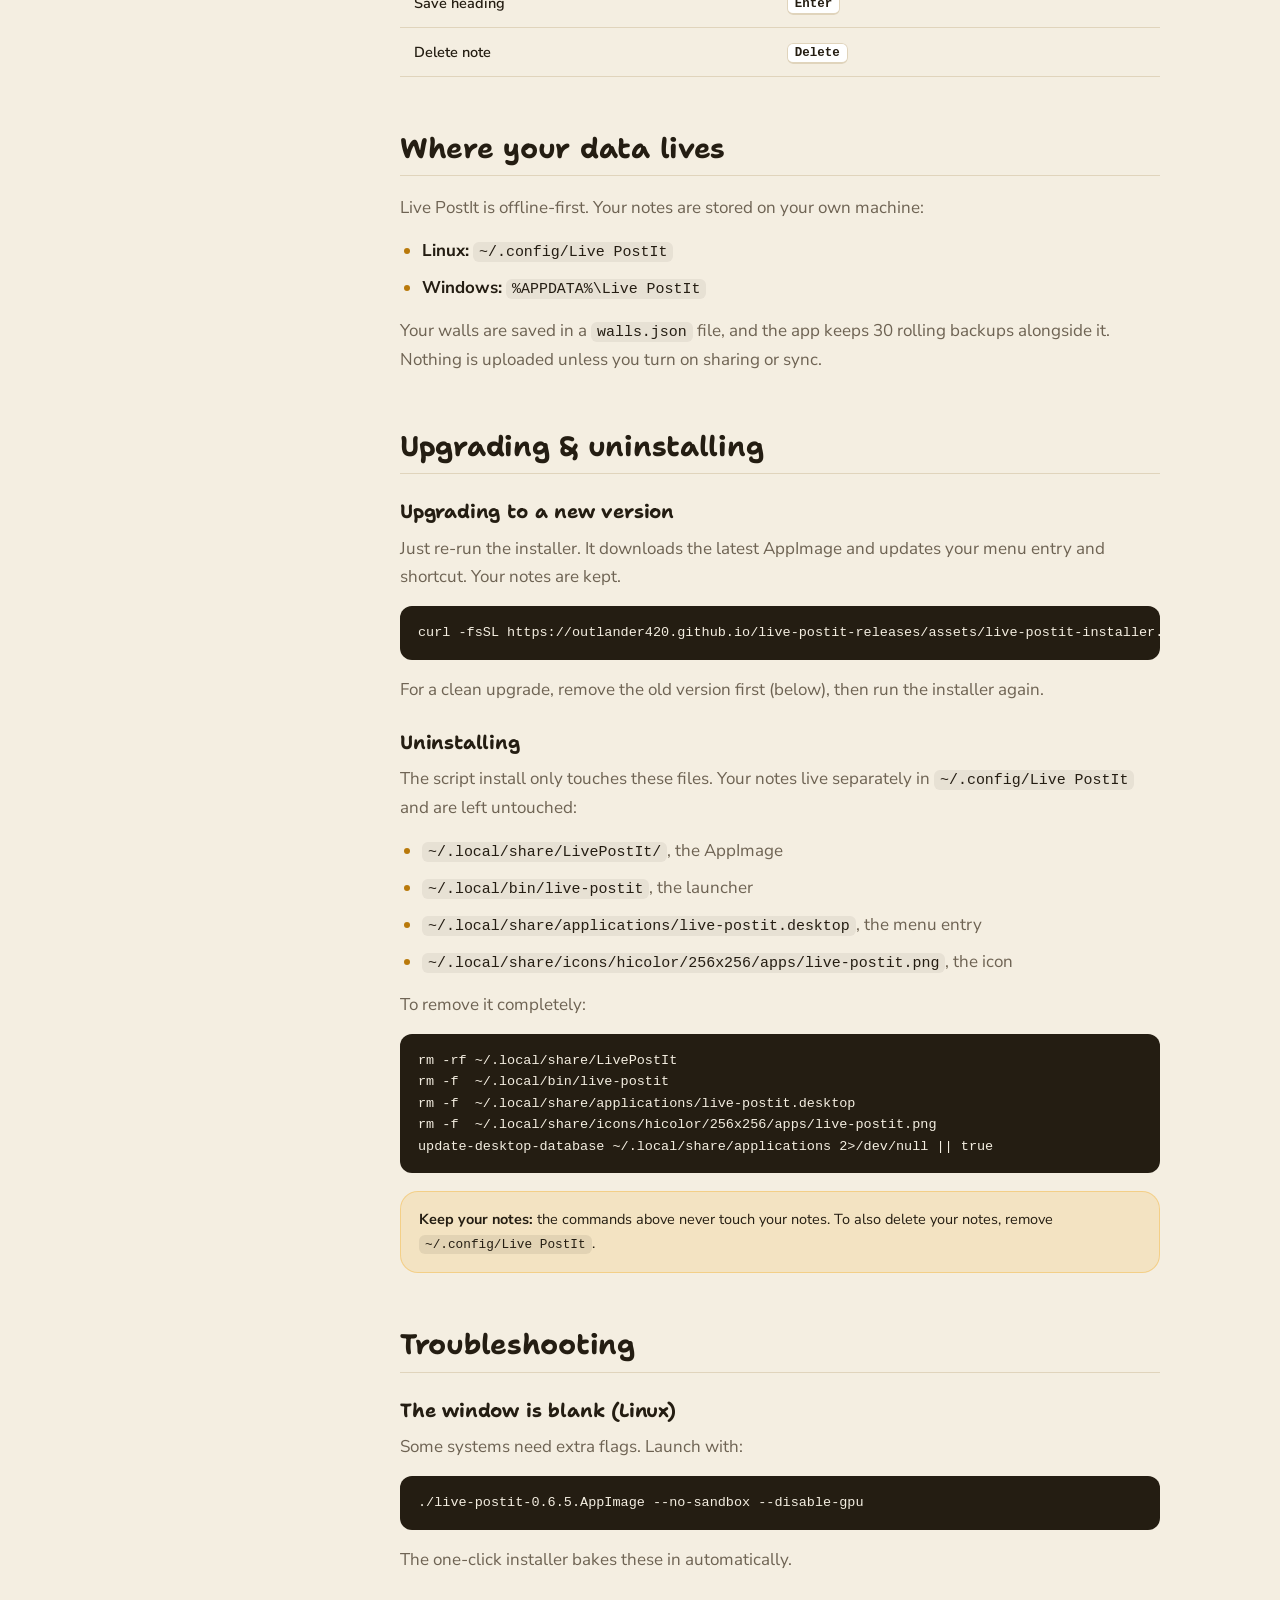
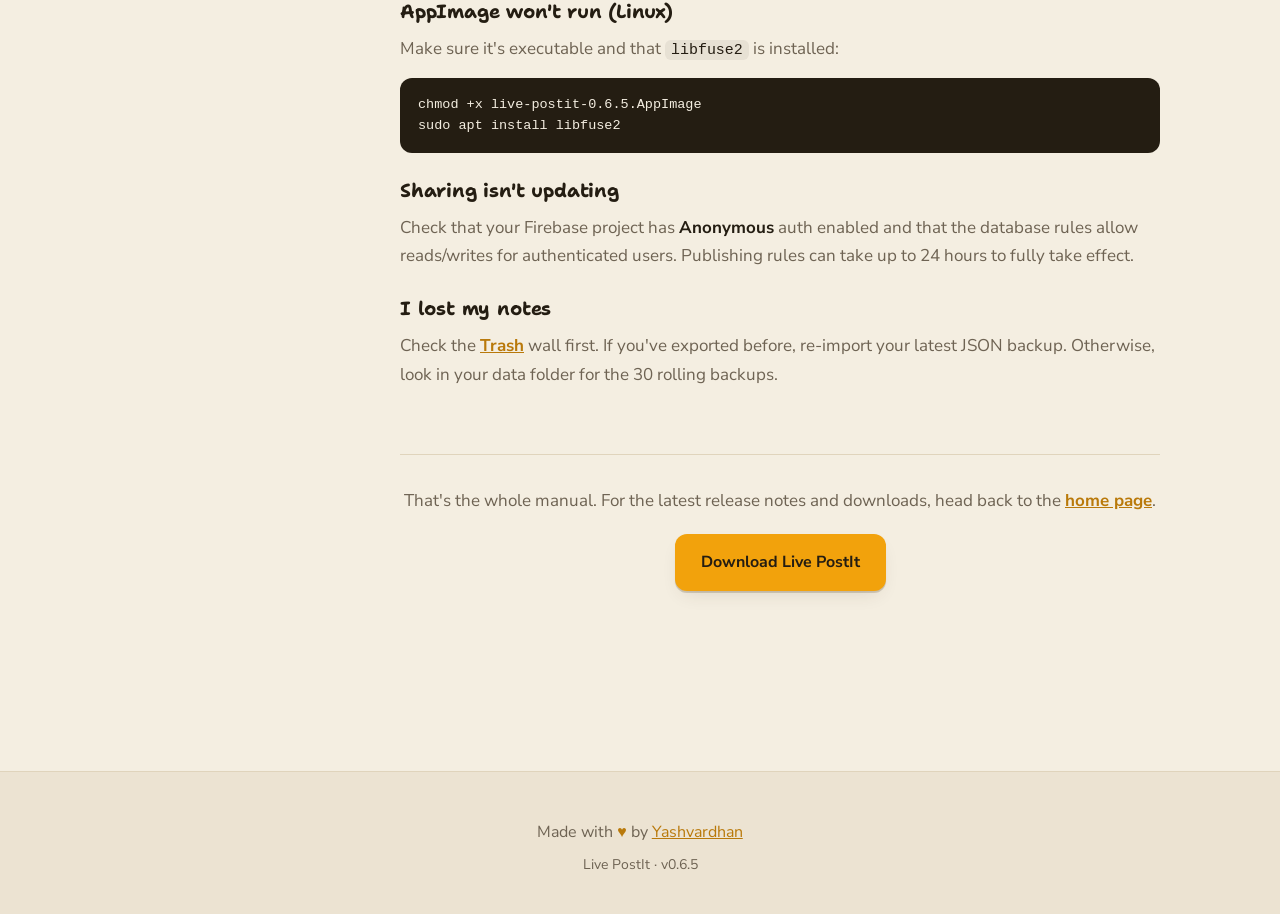
==== commit 8910a976: "v0.6.5: fix Android mobile UX defects (menu, resize, wall delete, search, keyboard, scroll, FAB)" ====
--- a/manual.html
+++ b/manual.html
@@ -69,7 +69,7 @@
             <li><strong>macOS:</strong> coming soon.</li>
           </ul>
           <div class="callout">
-            <strong>Linux AppImage:</strong> run <code>chmod +x live-postit-0.6.4.AppImage</code> first. If the window is blank, launch with <code>--no-sandbox --disable-gpu</code> (the installer does this for you).
+            <strong>Linux AppImage:</strong> run <code>chmod +x live-postit-0.6.5.AppImage</code> first. If the window is blank, launch with <code>--no-sandbox --disable-gpu</code> (the installer does this for you).
           </div>
 
           <h3>Make your first note</h3>
@@ -308,12 +308,12 @@
           <h2>Troubleshooting</h2>
           <h3>The window is blank (Linux)</h3>
           <p>Some systems need extra flags. Launch with:</p>
-          <pre>./live-postit-0.6.4.AppImage --no-sandbox --disable-gpu</pre>
+          <pre>./live-postit-0.6.5.AppImage --no-sandbox --disable-gpu</pre>
           <p>The one-click installer bakes these in automatically.</p>
 
           <h3>AppImage won't run (Linux)</h3>
           <p>Make sure it's executable and that <code>libfuse2</code> is installed:</p>
-          <pre>chmod +x live-postit-0.6.4.AppImage
+          <pre>chmod +x live-postit-0.6.5.AppImage
 sudo apt install libfuse2</pre>
 
           <h3>Sharing isn't updating</h3>
@@ -336,7 +336,7 @@
           Made with <span class="heart">&hearts;</span> by
           <a href="https://github.com/outlander420" target="_blank" rel="noopener">Yashvardhan</a>
         </p>
-        <p>Live PostIt &middot; v0.6.4</p>
+        <p>Live PostIt &middot; v0.6.5</p>
       </div>
     </footer>
 
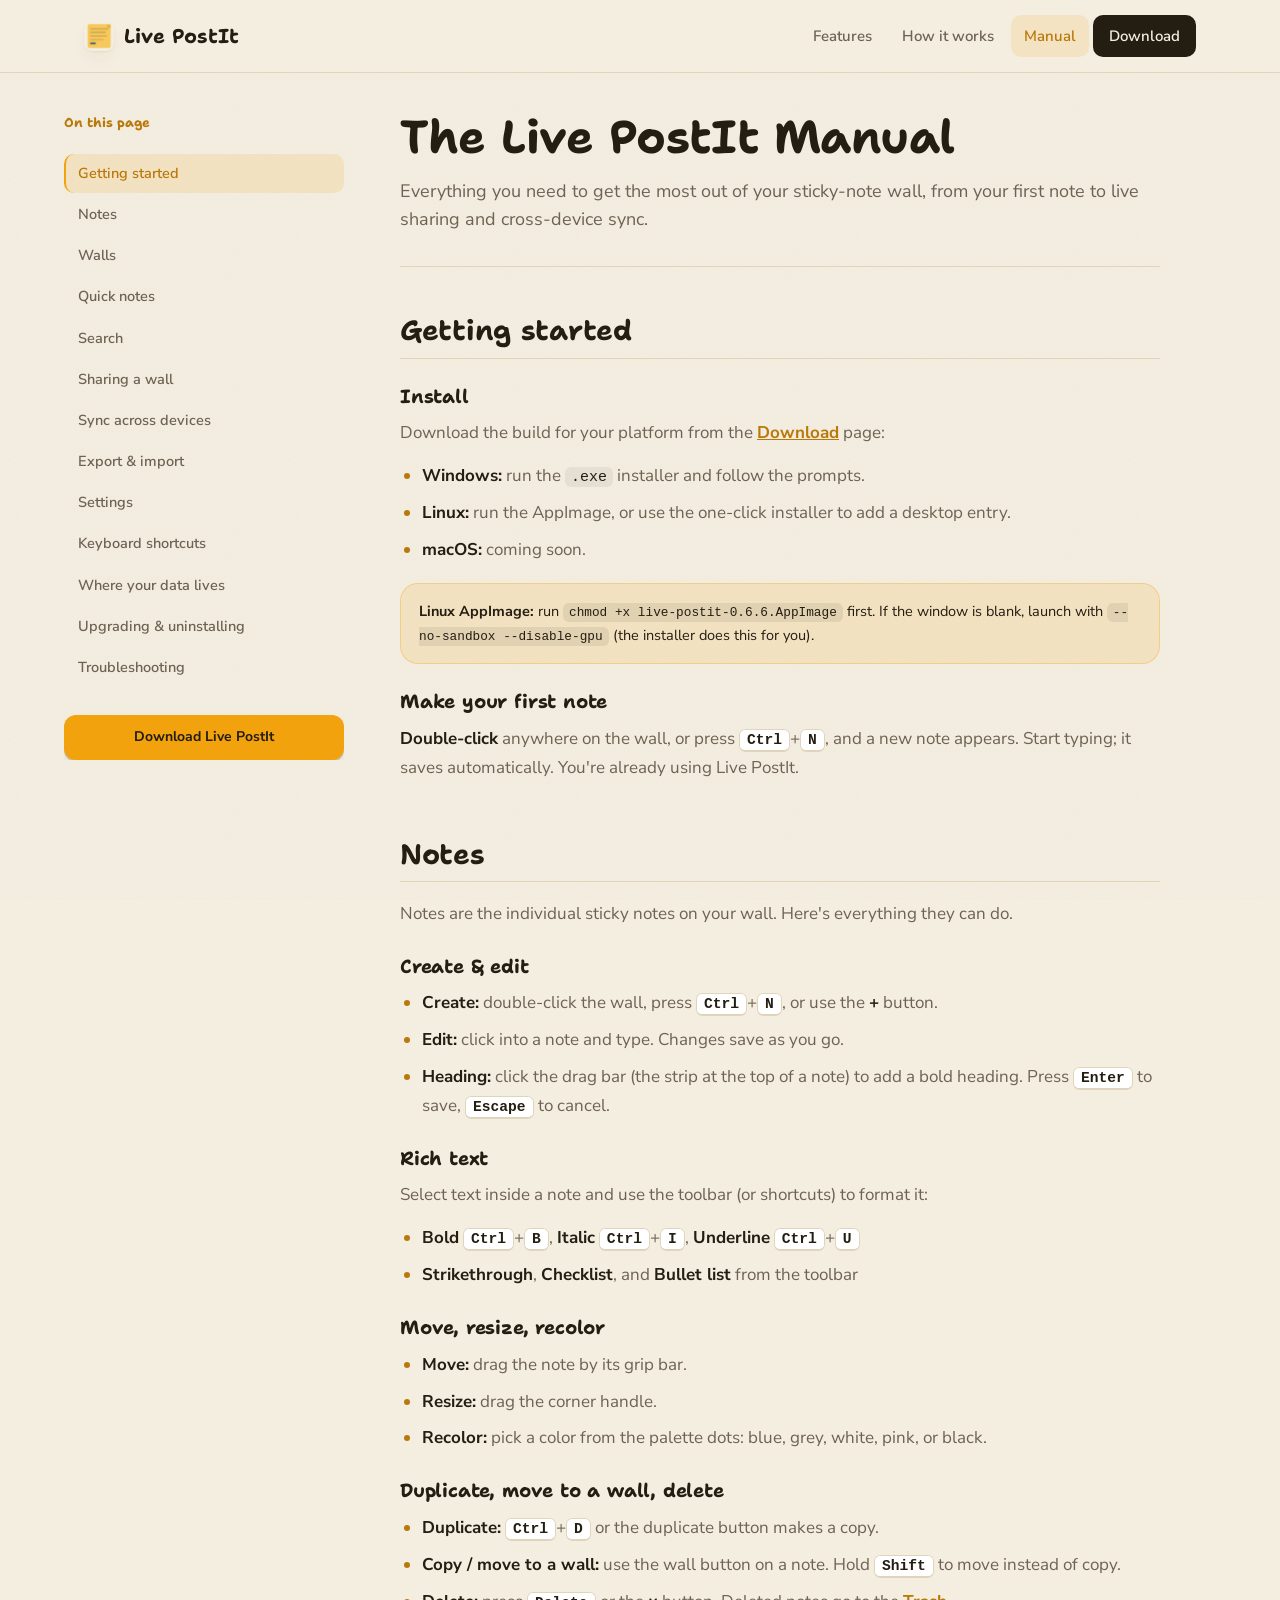
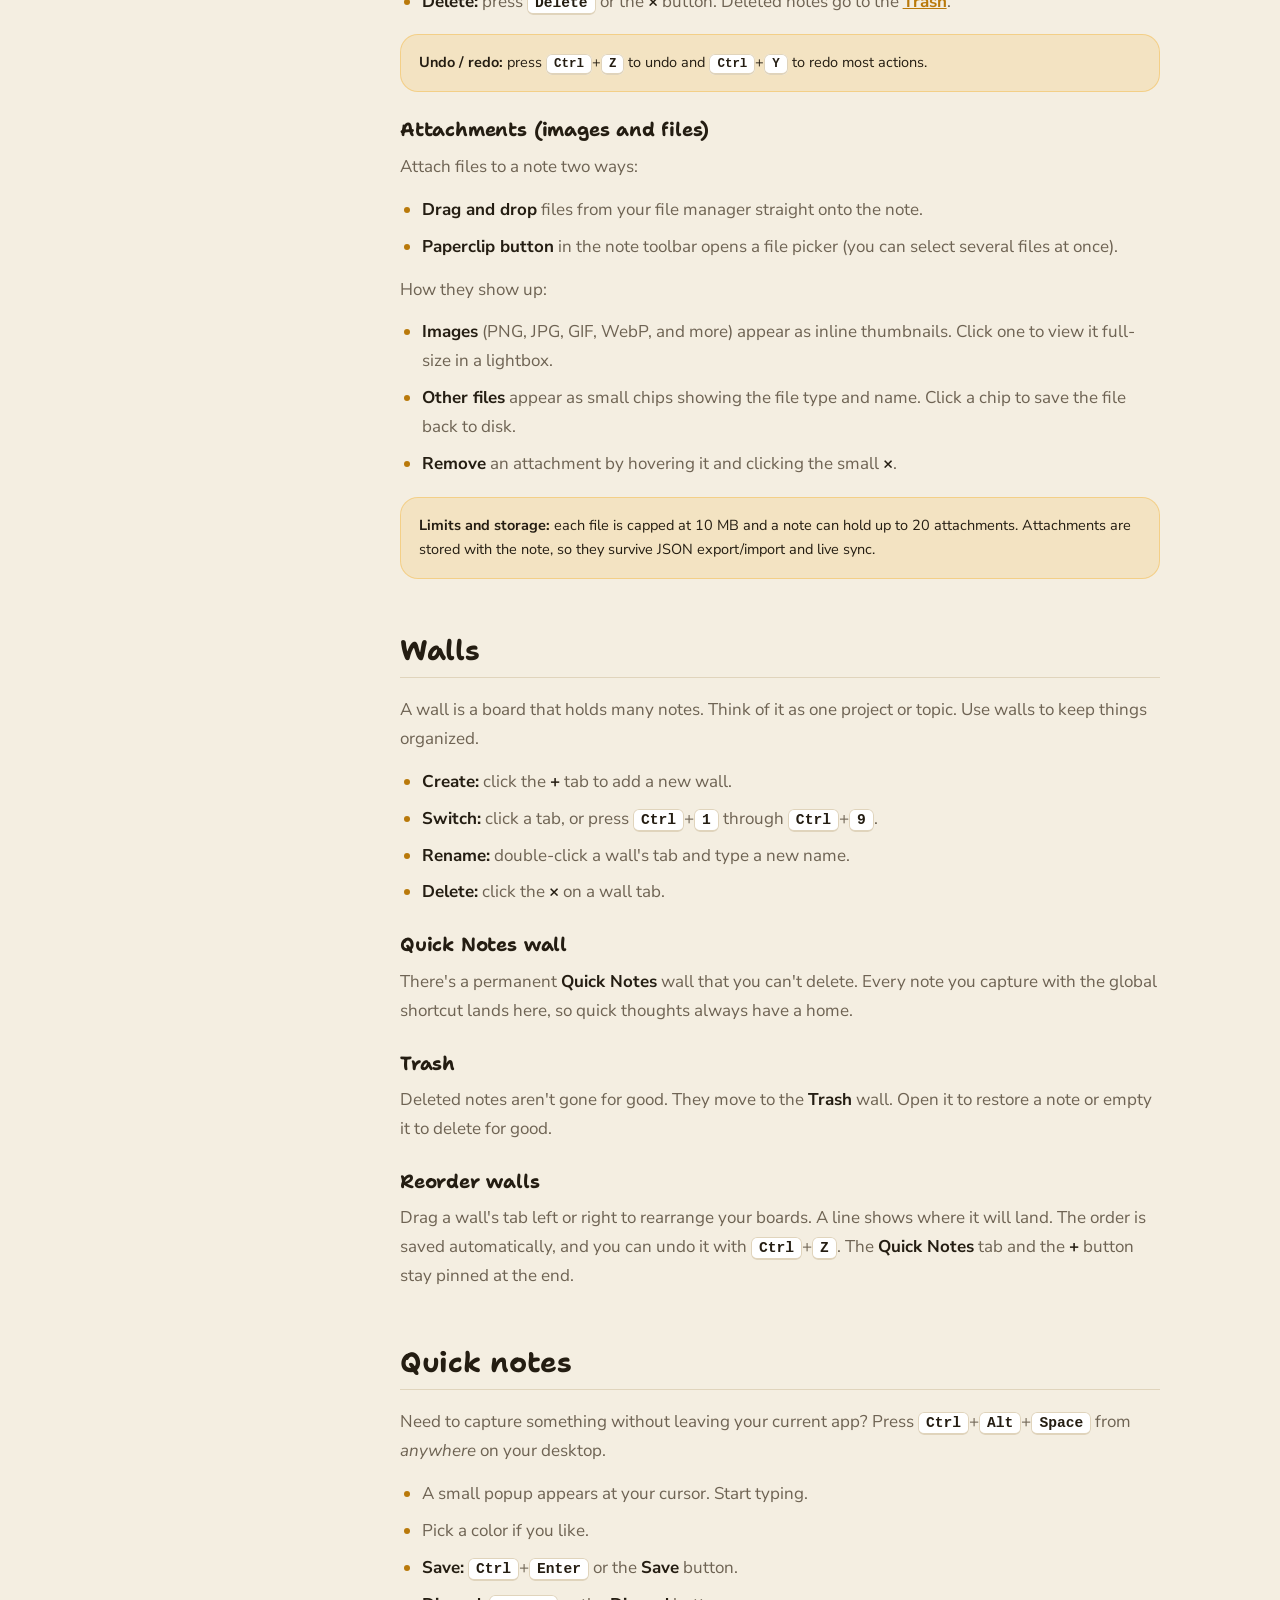
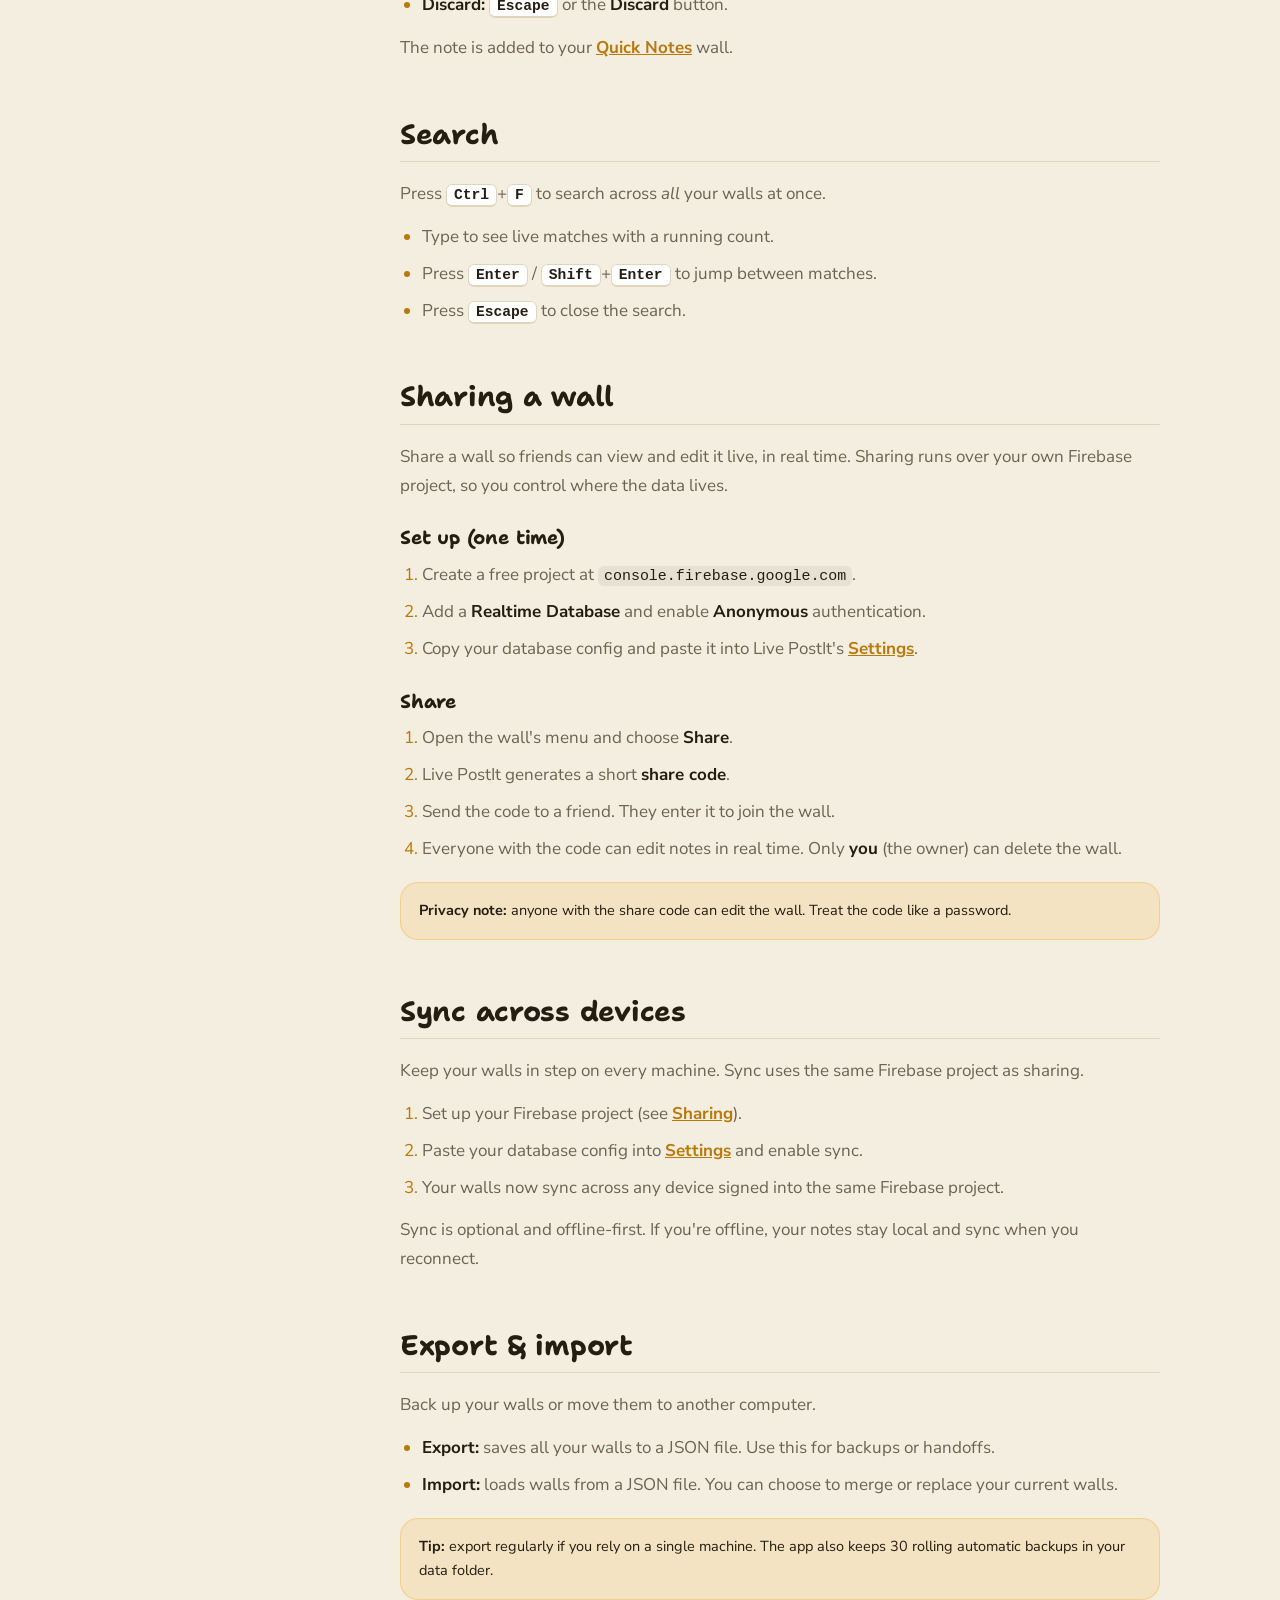
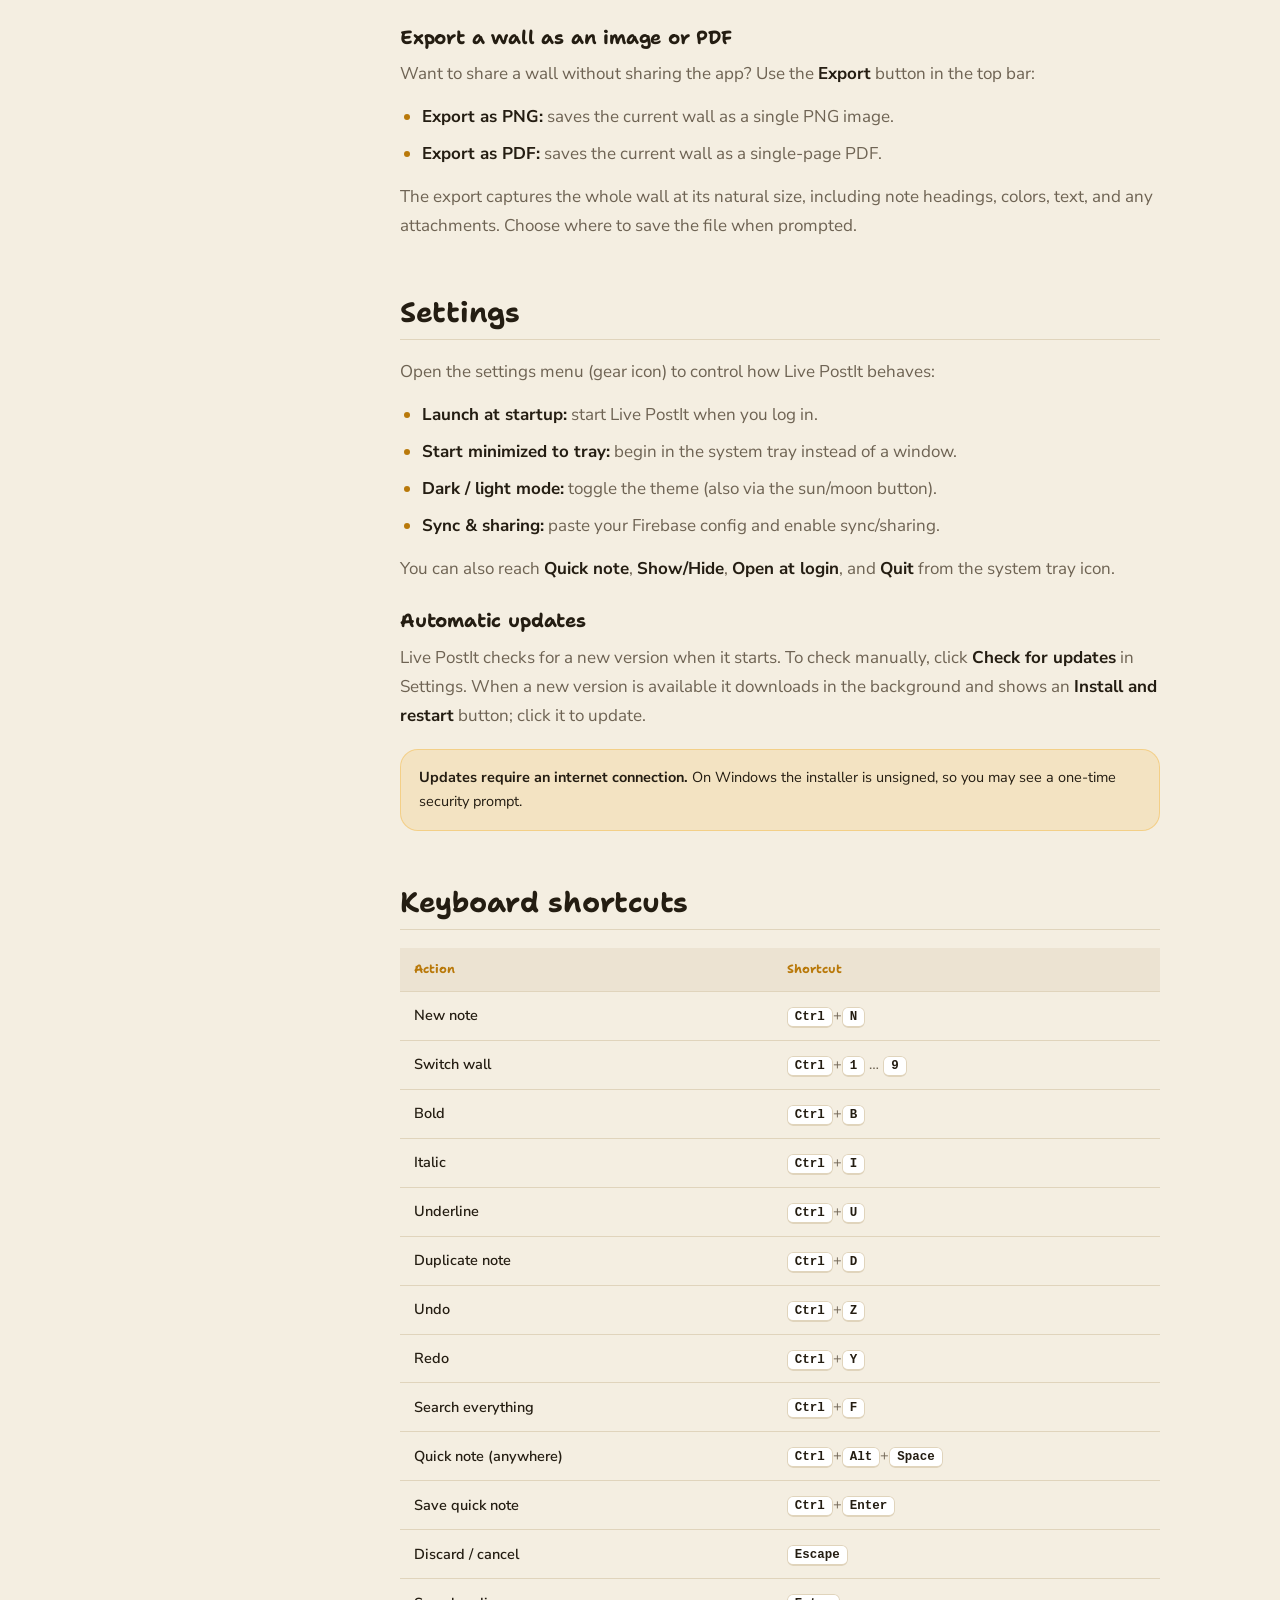
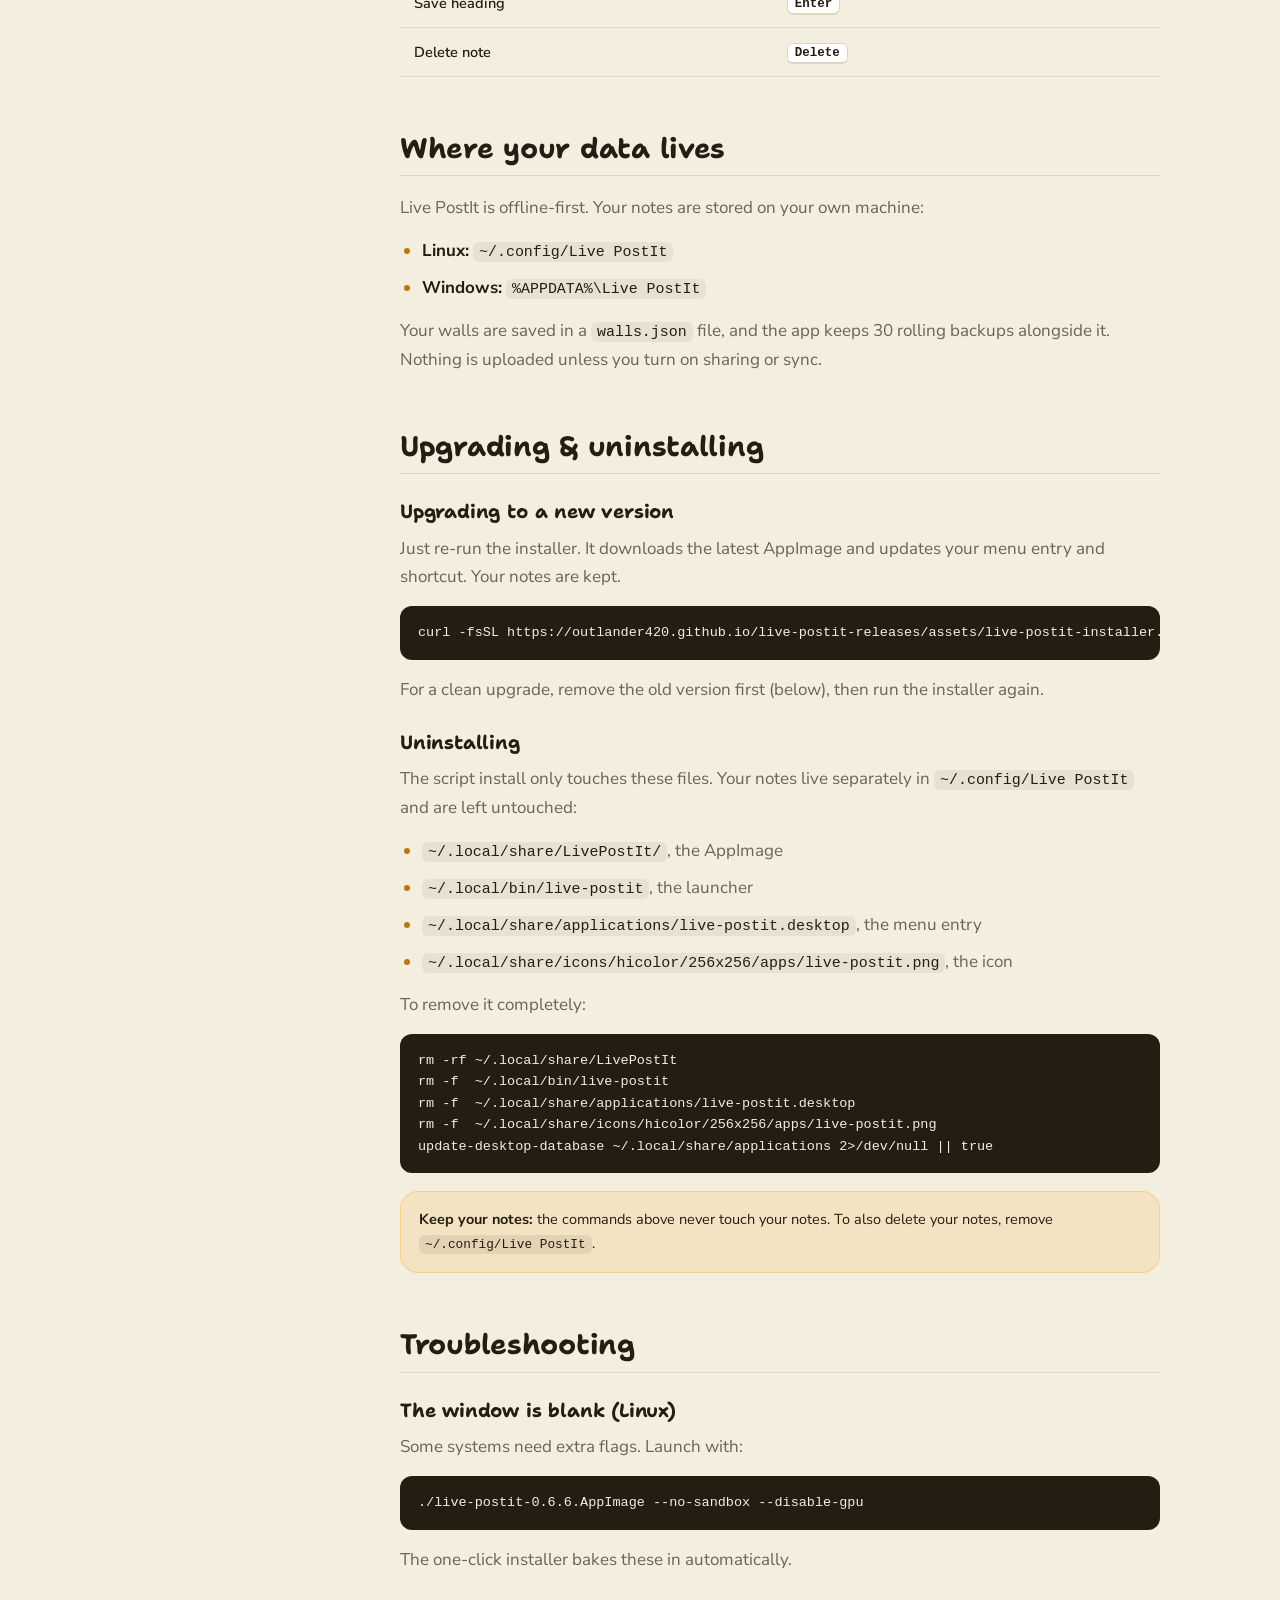
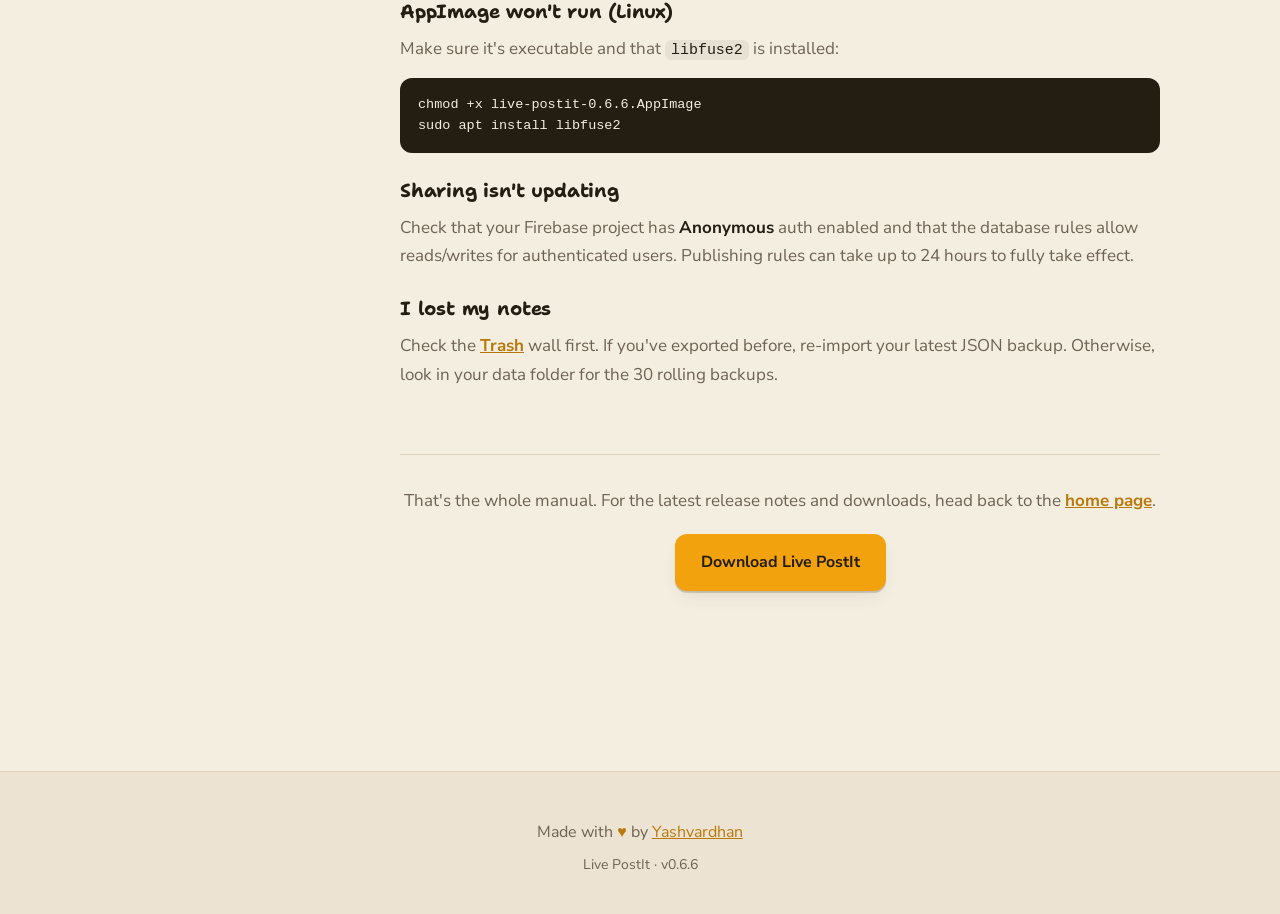
==== commit 6b3aef1b: "v0.6.6: harden Android menu/Settings and add native-feeling motion" ====
--- a/manual.html
+++ b/manual.html
@@ -69,7 +69,7 @@
             <li><strong>macOS:</strong> coming soon.</li>
           </ul>
           <div class="callout">
-            <strong>Linux AppImage:</strong> run <code>chmod +x live-postit-0.6.5.AppImage</code> first. If the window is blank, launch with <code>--no-sandbox --disable-gpu</code> (the installer does this for you).
+            <strong>Linux AppImage:</strong> run <code>chmod +x live-postit-0.6.6.AppImage</code> first. If the window is blank, launch with <code>--no-sandbox --disable-gpu</code> (the installer does this for you).
           </div>
 
           <h3>Make your first note</h3>
@@ -308,12 +308,12 @@
           <h2>Troubleshooting</h2>
           <h3>The window is blank (Linux)</h3>
           <p>Some systems need extra flags. Launch with:</p>
-          <pre>./live-postit-0.6.5.AppImage --no-sandbox --disable-gpu</pre>
+          <pre>./live-postit-0.6.6.AppImage --no-sandbox --disable-gpu</pre>
           <p>The one-click installer bakes these in automatically.</p>
 
           <h3>AppImage won't run (Linux)</h3>
           <p>Make sure it's executable and that <code>libfuse2</code> is installed:</p>
-          <pre>chmod +x live-postit-0.6.5.AppImage
+          <pre>chmod +x live-postit-0.6.6.AppImage
 sudo apt install libfuse2</pre>
 
           <h3>Sharing isn't updating</h3>
@@ -336,7 +336,7 @@
           Made with <span class="heart">&hearts;</span> by
           <a href="https://github.com/outlander420" target="_blank" rel="noopener">Yashvardhan</a>
         </p>
-        <p>Live PostIt &middot; v0.6.5</p>
+        <p>Live PostIt &middot; v0.6.6</p>
       </div>
     </footer>
 
